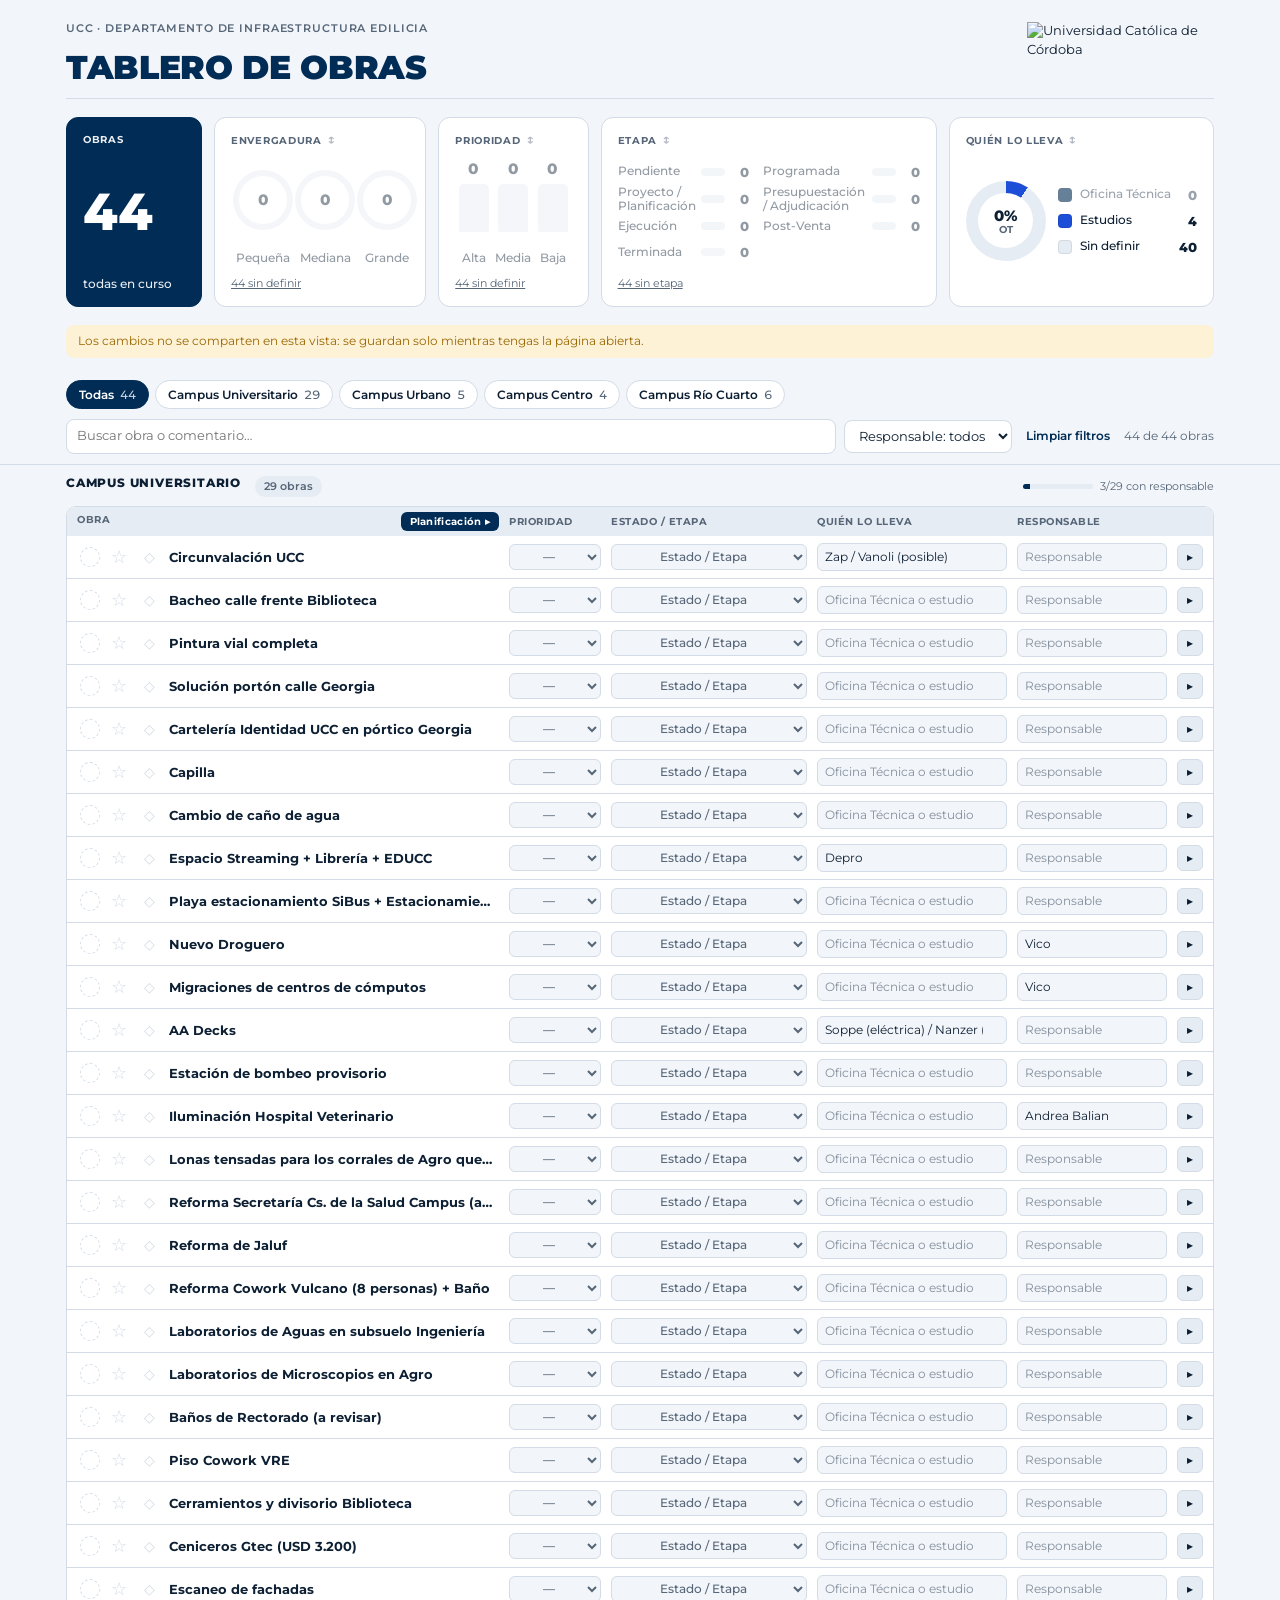
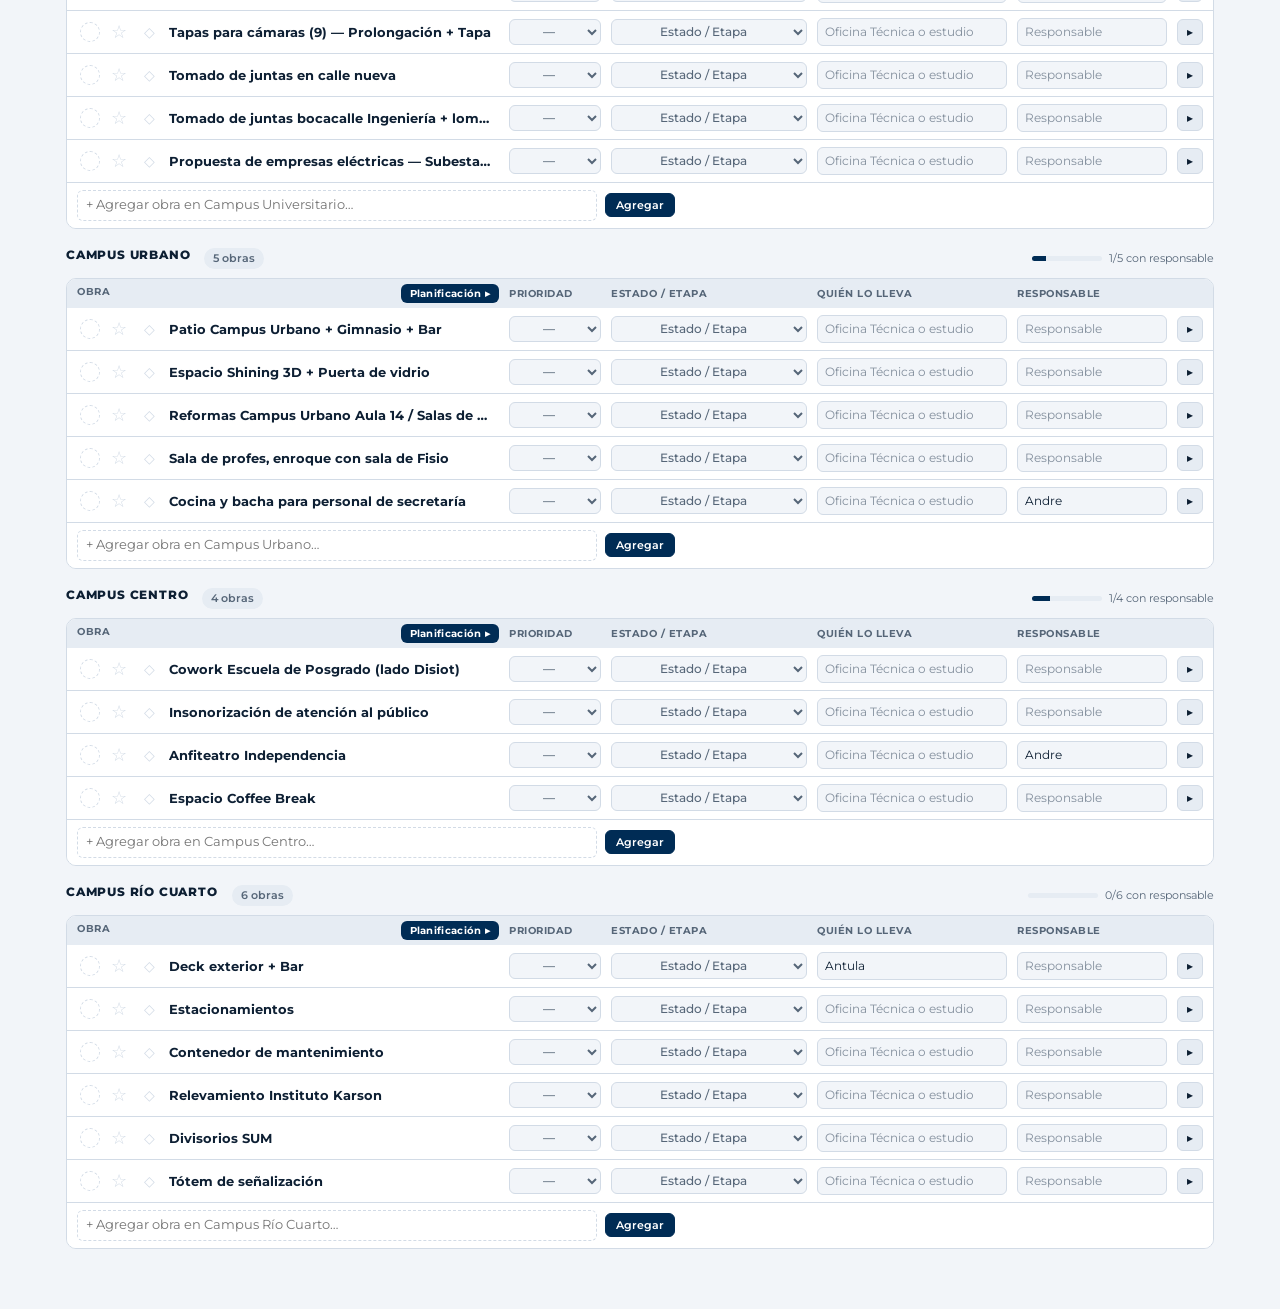
==== index.html @ f3025b64 "Calendario: feriados y períodos académicos se ven y se cargan en la vista Mes (sin pestañas aparte) " ====
<!doctype html><html><head><meta charset=utf8><meta name=viewport content="width=device-width,initial-scale=1,viewport-fit=cover"><style>:root{color-scheme:light;box-sizing:border-box;padding-top:env(safe-area-inset-top,0px);padding-bottom:env(safe-area-inset-bottom,0px)}html{scroll-padding-top:env(safe-area-inset-top,0px)}body{margin:0;padding:0;font:14px -apple-system,BlinkMacSystemFont,sans-serif;background:#fff;color:#000}img{max-width:100%}[hidden]:not([hidden=until-found i]){display:none!important}</style><meta name="description" content="Seguimiento de las obras de la Oficina Técnica de la UCC por sede, etapa y plazo.">
<meta property="og:type" content="website"><meta property="og:locale" content="es_AR"><meta property="og:site_name" content="UCC · Oficina Técnica">
<meta property="og:title" content="Tablero de obras · Oficina Técnica UCC"><meta property="og:description" content="Seguimiento de las obras por sede, etapa y plazo. Acceso con código.">
<meta property="og:url" content="https://ucc-oficinatecnica.github.io/tablero-obras/"><meta property="og:image" content="https://ucc-oficinatecnica.github.io/tablero-obras/preview-obras.jpg"><meta property="og:image:type" content="image/jpeg"><meta property="og:image:width" content="1200"><meta property="og:image:height" content="630"><meta property="og:image:alt" content="Tablero de obras · Oficina Técnica · Infraestructura Edilicia · UCC">
<meta name="twitter:card" content="summary_large_image"><meta name="twitter:title" content="Tablero de obras · Oficina Técnica UCC"><meta name="twitter:description" content="Seguimiento de las obras por sede, etapa y plazo."><meta name="twitter:image" content="https://ucc-oficinatecnica.github.io/tablero-obras/preview-obras.jpg">
</head><body>
<div id="cover" aria-hidden="true"><img src="logo-ucc.svg" alt=""></div>
<title>OFICINA TÉCNICA - Tablero de obras</title>
<meta name="claude:viewport-fit-sides" content="cover">
<link rel="preconnect" href="https://fonts.googleapis.com">
<link rel="stylesheet" href="https://fonts.googleapis.com/css2?family=Montserrat:wght@400;500;600;700;800;900&display=swap">
<style>
/* Layout: herramienta de lectura rápida — encabezado con resumen, barra de filtros fija, obras agrupadas por sede en filas de dos zonas (lectura | asignación) */
:root{
  --bg:#f2f5f9; --surface:#ffffff; --surface-2:#e6ecf3; --line:#d2dbe6;
  --fg:#0d1f33; --muted:#566678; --accent:#002C55; --accent-soft:#d8e6f4;
  --obra:#2f6b35; --obra-soft:#e3f0de;
  --martin:#b42318; --martin-soft:#fbe9e7;
  --ot:#1d4ed8; --ot-soft:#e5ecfd;
  --warn:#9a6700; --warn-soft:#fdf2d6;
  --p:#3d7f5a; --m:#b07a12; --g:#b3402a;
  --f-display:"Montserrat", "Helvetica Neue", Arial, sans-serif;
  --f-body:"Montserrat", "Segoe UI", Arial, sans-serif;
  --r:10px; --total-bg:#002C55; --plan:#00A4EB;
  --e1b:#b3261e; --e1f:#ffffff; --e2b:#d4edbc; --e2f:#1e5a1e; --e3b:#ffcfc9; --e3f:#8a1c12; --e4b:#11734b; --e4f:#ffffff; --e5b:#bfe1f6; --e5f:#0b4f7c; --e6b:#0a53a8; --e6f:#ffffff; --e7b:#ffe5a0; --e7f:#6b4a00; --e8b:#4b5459; --e8f:#ffffff; --e9b:#e4d7f5; --e9f:#4b2a7a; --e10b:#cfe4e6; --e10f:#154750;
}
@media (prefers-color-scheme: dark){:root:not([data-theme="light"]){
  --bg:#0a1626; --surface:#102238; --surface-2:#17304c; --line:#26405e;
  --fg:#e8eff7; --muted:#9db0c6; --accent:#4cc3f5; --accent-soft:#12324d;
  --obra:#8fcf87; --obra-soft:#1f3020;
  --martin:#ff8a7a; --martin-soft:#3a1f1c;
  --ot:#8fb0ff; --ot-soft:#1c2540;
  --warn:#f0c35a; --warn-soft:#3a2f12;
  --p:#7bcf9c; --m:#f0b950; --g:#ff8e72; --total-bg:#0b4a85; --plan:#00A4EB; --e1b:#c9382f; --e1f:#ffffff; --e2b:#2c4a22; --e2f:#bfe6a8; --e3b:#4d2420; --e3f:#ffb4aa; --e4b:#1c8a5c; --e4f:#ffffff; --e5b:#173c56; --e5f:#a8d8f7; --e6b:#2f6fc4; --e6f:#ffffff; --e7b:#4a3c12; --e7f:#ffdf8a; --e8b:#79838a; --e8f:#ffffff; --e9b:#3a2a52; --e9f:#d9c4f7; --e10b:#1f3d44; --e10f:#a9d9e2; color-scheme:dark}}
:root[data-theme="dark"]{
  --bg:#0a1626; --surface:#102238; --surface-2:#17304c; --line:#26405e;
  --fg:#e8eff7; --muted:#9db0c6; --accent:#4cc3f5; --accent-soft:#12324d;
  --obra:#8fcf87; --obra-soft:#1f3020;
  --martin:#ff8a7a; --martin-soft:#3a1f1c;
  --ot:#8fb0ff; --ot-soft:#1c2540;
  --warn:#f0c35a; --warn-soft:#3a2f12;
  --p:#7bcf9c; --m:#f0b950; --g:#ff8e72; --total-bg:#0b4a85; --plan:#00A4EB; --e1b:#c9382f; --e1f:#ffffff; --e2b:#2c4a22; --e2f:#bfe6a8; --e3b:#4d2420; --e3f:#ffb4aa; --e4b:#1c8a5c; --e4f:#ffffff; --e5b:#173c56; --e5f:#a8d8f7; --e6b:#2f6fc4; --e6f:#ffffff; --e7b:#4a3c12; --e7f:#ffdf8a; --e8b:#79838a; --e8f:#ffffff; --e9b:#3a2a52; --e9f:#d9c4f7; --e10b:#1f3d44; --e10f:#a9d9e2; color-scheme:dark}

*{box-sizing:border-box}
body{background:var(--bg);color:var(--fg);font-family:var(--f-body);font-size:12.5px;line-height:1.5}
.wrap{max-width:1180px;margin:0 auto;padding-left:max(16px,env(safe-area-inset-left,0px));padding-right:max(16px,env(safe-area-inset-right,0px))}
header.top{padding-block:22px 12px;display:grid;gap:18px}
.eyebrow{font-size:11px;letter-spacing:.08em;text-transform:uppercase;color:var(--muted);font-weight:600}
h1{font-family:var(--f-display);font-weight:900;font-size:clamp(22px,3.6vw,32px);margin:2px 0 0;letter-spacing:-.01em;text-wrap:balance;color:var(--accent);text-transform:uppercase}
.brand{display:flex;align-items:stretch;justify-content:space-between;gap:16px 24px;flex-wrap:wrap;padding-bottom:16px;border-bottom:1px solid var(--line)}
.logo{display:block;height:60px;width:auto;max-width:100%;margin-left:auto}
@media (prefers-color-scheme:dark){:root:not([data-theme="light"]) .logo{filter:brightness(0) invert(1)}}
:root[data-theme="dark"] .logo{filter:brightness(0) invert(1)}
.brand-t{min-width:0;display:flex;flex-direction:column;align-items:flex-start;justify-content:space-between}
.brand-t .eyebrow{line-height:1;margin-top:calc(2.5px - .1585em)}
.brand-t h1{line-height:1;margin:0 0 calc(2.7px - .1415em)}
.brand-t .eyebrow,.brand-t h1{white-space:nowrap}
.legend{display:flex;flex-wrap:wrap;gap:8px 16px;font-size:11.5px;color:var(--muted)}
.legend span{display:inline-flex;align-items:center;gap:6px}
.dot{width:10px;height:10px;border-radius:3px;display:inline-block}

.stats{display:grid;grid-template-columns:136px minmax(0,1.2fr) minmax(0,.85fr) minmax(0,1.9fr) minmax(0,1.5fr);gap:12px;align-items:stretch}
@media (max-width:1200px){.stats{grid-template-columns:repeat(3,minmax(0,1fr))}.c-etapa{grid-column:span 2}}
@media (max-width:760px){.stats{grid-template-columns:repeat(2,minmax(0,1fr))}.c-etapa{grid-column:1/-1}}
@media (max-width:520px){.stats{grid-template-columns:1fr}}
.card{background:var(--surface);border:1px solid var(--line);border-radius:12px;padding:14px 16px;overflow:hidden;display:grid;grid-template-rows:auto 1fr;gap:10px;min-width:0}
.card>:nth-child(2){align-self:center}
.card h3{margin:0;font-size:10px;font-weight:700;letter-spacing:.07em;text-transform:uppercase;color:var(--muted)}
.card.c-total{background:var(--total-bg);border-color:var(--total-bg);color:#ffffff}
.card.c-total h3,.card.c-total .sub{color:#ffffff;opacity:.92}
.card.c-total .sub{white-space:nowrap}
.card.c-total{grid-template-rows:auto 1fr auto}
.card.c-total .big{align-self:center;font-size:52px}
.big{font-family:var(--f-display);font-size:44px;font-weight:800;line-height:.95;font-variant-numeric:tabular-nums;letter-spacing:-.02em}
.card .sub{font-size:11px;color:var(--muted)}
.sbar{display:flex;height:8px;border-radius:4px;overflow:hidden;background:var(--surface-2);gap:2px}
.sbar i{display:block;height:100%;min-width:3px}
.lgs{display:grid;gap:1px}
.lgs.cols{grid-template-columns:repeat(2,minmax(0,1fr));column-gap:14px}
.lg{font:inherit;display:grid;grid-template-columns:10px minmax(0,1fr) auto;gap:8px;align-items:center;text-align:left;background:none;border:0;border-radius:6px;padding:3px 6px;margin:0 -6px;color:var(--fg);cursor:pointer;font-size:11.5px}
.lg i{width:10px;height:10px;border-radius:3px;border:1px solid rgba(0,0,0,.08)}
.lg span{white-space:nowrap;overflow:hidden;text-overflow:ellipsis}
.lg b{font-family:var(--f-display);font-variant-numeric:tabular-nums;font-size:12.5px}
.lg:hover{background:var(--surface-2)}
.lg[aria-pressed="true"]{background:var(--accent-soft);box-shadow:inset 0 0 0 1px var(--accent)}
.lg.zero{color:var(--muted);opacity:.6}
.bubs{display:grid;grid-template-columns:repeat(3,minmax(0,1fr));align-items:center;gap:8px;min-height:80px}
.bub{font:inherit;background:none;border:0;display:grid;justify-items:center;align-content:end;gap:5px;cursor:pointer;padding:4px 2px;min-width:0;border-radius:8px;color:var(--fg)}
.ring{position:relative;width:60px;height:60px;display:grid;place-items:center}
.ring svg{position:absolute;inset:0;width:100%;height:100%;transform:rotate(-90deg)}
.ring .tr{fill:none;stroke:var(--surface-2);stroke-width:6}
.ring .ar{fill:none;stroke-width:6;stroke-linecap:round}
.ring b{position:relative;font:800 15px var(--f-display);font-variant-numeric:tabular-nums}
.bub-c{flex:none;max-width:100%;border-radius:50%;display:grid;place-items:center;color:#fff;font:800 13.5px var(--f-display);font-variant-numeric:tabular-nums}
.bub-l{font-size:10.5px;font-weight:600}
.colb{font:inherit;background:none;border:0;display:grid;grid-template-rows:auto 64px auto;justify-items:center;gap:4px;cursor:pointer;padding:4px 2px;border-radius:8px;color:var(--fg)}
.colb b{font:800 14.5px var(--f-display);font-variant-numeric:tabular-nums}
.colb-t{width:30px;height:64px;display:flex;align-items:flex-end;background:var(--surface-2);border-radius:5px 5px 2px 2px;overflow:hidden}
.colb-t i{display:block;width:100%;border-radius:5px 5px 0 0}
.colb-l{font-size:11px;font-weight:600}
.cols3{display:grid;grid-template-columns:repeat(3,minmax(0,1fr));gap:2px}
.cols3 .colb{padding:0}
.hbs{display:grid;grid-template-columns:repeat(2,minmax(0,1fr));column-gap:18px;row-gap:3px;align-self:center}
.hb{font:inherit;background:none;border:0;display:grid;grid-template-columns:minmax(0,1fr) 24px 18px;gap:6px;align-items:center;cursor:pointer;padding:3px 6px;margin:0 -6px;border-radius:6px;color:var(--fg);font-size:11px;text-align:left}
.hb-l{white-space:normal;line-height:1.15;font-size:11px}
.hb-t{height:8px;background:var(--surface-2);border-radius:4px;overflow:hidden;display:block}
.hb-t i{display:block;height:100%;border-radius:4px}
.hb b{font:800 12.5px var(--f-display);text-align:right;font-variant-numeric:tabular-nums}
.card.c-lleva{grid-template-rows:auto 1fr}
.dn-w{display:flex;align-items:center;justify-content:center;gap:14px;align-self:center}
.dn-w .lg span{white-space:normal;line-height:1.2}
.dn{flex:none;width:74px;height:74px;border-radius:50%;display:grid;place-items:center}
.dn span{width:52px;height:52px;border-radius:50%;background:var(--surface);display:grid;place-items:center;align-content:center;line-height:1}
.dn b{font:800 15.5px var(--f-display)}
.dn small{font-size:10px;color:var(--muted);font-weight:700}
.c-lleva .dn{width:80px;height:80px}
.c-lleva .dn span{width:55px;height:55px}
.c-lleva .dn b{font-size:16px}
.c-lleva .dn small{font-size:10px}
.c-lleva .dn-w{gap:12px;justify-content:flex-start}
.c-lleva .lgs{gap:6px}
.c-lleva .lg{grid-template-columns:14px minmax(0,1fr) auto;gap:8px;padding:2px 4px;margin:0 -4px;font-size:12px}
.c-lleva .lg i{width:14px;height:14px;border-radius:4px}
.c-lleva .lg b{font-size:13px}
/* Sistema común de las tarjetas: mismas letras, misma línea superior y misma línea inferior */
.card .sub,.bub-l,.colb-l,.hb-l,.lg span,.c-lleva .lg{font-size:11.5px;line-height:1.25}
.card .sub,.bub-l,.colb-l,.hb-l,.lg span{font-weight:500}
.hb b,.lg b,.c-lleva .lg b{font-size:13px;font-weight:800}
.ring b,.colb b,.dn b,.c-lleva .dn b{font-size:15px;font-weight:800}
.card>.bubs,.card>.cols3{align-self:stretch}
.bubs{align-items:stretch;min-height:0}
.bub{display:grid;grid-template-rows:1fr auto;gap:6px;padding-block:0}
.bub .ring{align-self:center;margin-bottom:4px}
.cols3{align-items:stretch}
.colb{grid-template-rows:auto 1fr auto;gap:6px;padding-block:0}
.colb-t{height:auto;min-height:48px}
.card>.hbs{align-self:start;row-gap:0;grid-template-columns:minmax(0,1fr) minmax(0,1.2fr);column-gap:14px}
.hb{min-height:26px;padding-block:0}
.c-lleva .dn-w{align-items:center;align-self:center;margin-bottom:9px}
.c-lleva .lgs{gap:0}
.c-lleva .lg{min-height:26px;padding-block:0}
.dn-w .lgs{flex:1;min-width:0}
.lg-mini{font:inherit;justify-self:start;background:none;border:0;color:var(--muted);font-size:11px;text-decoration:underline;cursor:pointer;padding:0}
.bub:hover,.colb:hover,.hb:hover{background:var(--surface-2)}
.bub[aria-pressed="true"],.colb[aria-pressed="true"],.hb[aria-pressed="true"],.lg-mini[aria-pressed="true"]{background:var(--accent-soft);box-shadow:inset 0 0 0 1px var(--accent)}
.bub.zero,.colb.zero,.hb.zero{opacity:.45}
.planbtn{float:none!important;font:700 11.5px var(--f-body)!important;padding:7px 12px!important;border-radius:8px!important}
.plan-t{float:right;font:700 10px var(--f-body);letter-spacing:.03em;text-transform:none;color:var(--surface);background:var(--accent);border:0;border-radius:6px;padding:3px 9px;cursor:pointer}
.plan-t[aria-pressed="true"]{background:var(--fg)}
#main.plan .tbl{overflow-x:auto;scrollbar-width:none}
#main.plan .tbl::-webkit-scrollbar{display:none}
#hbar{position:fixed;bottom:0;height:16px;overflow-x:auto;overflow-y:hidden;z-index:20;background:var(--surface);border-top:1px solid var(--line)}
#hbar>div{height:1px}
#main.plan .hdr,#main.plan .row{grid-template-columns:310px 234px 2580px;gap:0;padding-inline:0;width:max-content;min-width:100%}
#main.plan .main-cell,#main.plan .c-est,#main.plan .gt{grid-column:auto;grid-row:auto}
#main.plan .main-cell,#main.plan .h-obra{padding-inline:10px;box-sizing:border-box}
#main.plan .c-est,#main.plan .hdr>span:nth-child(3){padding-inline:0 10px;box-sizing:border-box}
#main.plan .c-pr,#main.plan .c-lleva,#main.plan .c-resp,#main.plan .c-chev,#main.plan .h-pr,#main.plan .h-ll,#main.plan .h-rs,#main.plan .h-ch{display:none}
#main.plan .main-cell,#main.plan .h-obra{position:sticky;left:0;z-index:3;background:var(--surface);align-self:stretch;display:flex;align-items:center}
#main.plan .h-obra{background:var(--surface-2);justify-content:space-between}
#main.plan .c-est,#main.plan .hdr>span:nth-child(3){position:sticky;left:310px;z-index:3;background:var(--surface);align-self:stretch;display:flex;align-items:center;box-shadow:6px 0 6px -6px rgba(0,0,0,.18)}
#main.plan .hdr>span:nth-child(3){background:var(--surface-2)}
#main.plan .c-est{gap:6px}
#main.plan .c-est select{width:auto;flex:1;min-width:0}
/* dos carriles de igual altura separados por una línea: real (colores fuertes) arriba, previsto (colores claros) abajo */
.gt{height:38px}
.gt::after{content:"";position:absolute;left:0;right:0;top:19px;height:1px;background:var(--muted);opacity:.35;pointer-events:none}
.gt .g-bar{top:3px;height:15px;font-size:10px;line-height:15px;border-radius:4px}
.gt .g-over{top:3px;height:15px;border-radius:0 4px 4px 0}
.gt .g-teo{top:21px;height:15px;border-radius:4px;opacity:1}
.gt .g-prev{top:21px;height:15px;border-radius:4px;background:color-mix(in srgb,var(--muted) 10%,transparent)}
.lanes{display:grid;grid-template-rows:19px 19px;flex:none;width:52px;font:700 8.5px/19px var(--f-body);letter-spacing:.02em;text-transform:uppercase;color:var(--muted)}
.lanes b{font-weight:700;overflow:hidden;white-space:nowrap;display:flex;line-height:1}
.lanes b:first-child{align-items:flex-end;padding-bottom:3px}
.lanes b:last-child{align-items:flex-start;padding-top:3px}
.lanes{position:relative}
.lanes::after{content:"";position:absolute;left:0;right:-10px;top:19px;height:1px;background:var(--muted);opacity:.35;pointer-events:none}
#main.plan .main-cell .nm{width:100%}
#main.plan .hdr{align-items:end}
#main.plan .addf{position:sticky;left:0;width:min(100%,600px)}
.gh{position:relative;display:grid;gap:1px;font-size:10px;text-transform:none;letter-spacing:0}
.gh-m,.gh-w,.gh-d{display:flex}
.gh-m span{font:700 10px var(--f-body);color:var(--fg);padding:2px 6px;border-right:2px solid var(--surface);white-space:nowrap;overflow:hidden}
.gh-w span{font-weight:600;color:var(--fg);padding:1px 3px;border-right:1px solid var(--surface);white-space:nowrap;overflow:hidden;text-align:center}
.gh-d span{width:12px;text-align:center;color:var(--muted);font-weight:600}
.gt{position:relative;height:38px;align-self:center;border-radius:4px;overflow:hidden}
.gt::before{content:"";position:absolute;inset:0;background-image:repeating-linear-gradient(90deg,transparent 0 11px,color-mix(in srgb,var(--line) 70%,transparent) 11px 12px),repeating-linear-gradient(90deg,transparent 0 59px,var(--line) 59px 60px);pointer-events:none}
.gtb{position:absolute;inset:0;cursor:crosshair;touch-action:none}
.g-seg{position:absolute;top:4px;bottom:4px;background:var(--plan);border-radius:3px;pointer-events:none}
.g-today{position:absolute;top:0;bottom:0;width:2px;margin-left:-1px;background:var(--martin);pointer-events:none;opacity:.8}
.gh .g-today{bottom:-2px}
.chips{display:flex;flex-wrap:wrap;gap:6px;align-items:center}
.chips-l{font-size:10px;font-weight:700;letter-spacing:.06em;text-transform:uppercase;color:var(--muted)}
.chip{font:inherit;font-size:11px;color:var(--fg);background:var(--accent-soft);border:1px solid var(--accent);border-radius:999px;padding:3px 10px;cursor:pointer}
.chip span{color:var(--accent);margin-left:2px}
.sh-h{display:flex;flex-wrap:wrap;align-items:center;gap:6px 14px;margin:0 0 8px}
.sh-h h2{margin:0;font-family:var(--f-display);font-size:17px;font-weight:800;letter-spacing:-.005em;text-transform:none}
.sh-n{font-size:11px;font-weight:600;color:var(--muted);background:var(--surface-2);border-radius:999px;padding:2px 9px}
.sh-p{display:inline-flex;align-items:center;gap:7px;font-size:11px;color:var(--muted);margin-left:auto}
.pbar{width:70px;height:5px;border-radius:3px;background:var(--surface-2);overflow:hidden;display:inline-block}
.pbar i{display:block;height:100%;background:var(--accent)}

.toolbar{position:sticky;top:env(safe-area-inset-top,0px);z-index:5;background:var(--bg);border-bottom:1px solid var(--line);padding-block:10px}
body::before{content:"";position:fixed;inset:0 0 auto;height:env(safe-area-inset-top,0px);z-index:10;background:var(--bg)}
.tb{display:grid;gap:10px}
.tabs{display:flex;gap:6px;overflow-x:auto;scrollbar-width:none}
.tab{flex:none;border:1px solid var(--line);background:var(--surface);color:var(--fg);border-radius:999px;padding:6px 12px;font:600 12px var(--f-body);cursor:pointer;display:inline-flex;gap:6px;align-items:center}
.tab em{font-style:normal;color:var(--muted);font-weight:500;font-variant-numeric:tabular-nums}
.tab[aria-selected="true"]{background:var(--accent);border-color:var(--accent);color:var(--surface)}
.tab[aria-selected="true"] em{color:var(--surface);opacity:.8}
.filters{display:flex;flex-wrap:wrap;gap:8px;align-items:center}
.filters input[type=search],.filters select{font:inherit;font-size:12.5px;color:var(--fg);background:var(--surface);border:1px solid var(--line);border-radius:8px;padding:7px 10px;min-width:0}
.filters input[type=search]{flex:1 1 220px}
.filters select{flex:0 1 auto}
.clear{font:600 11.5px var(--f-body);background:none;border:0;color:var(--accent);cursor:pointer;padding:6px}
.count{font-size:11.5px;color:var(--muted);margin-left:auto}
:focus-visible{outline:2px solid var(--accent);outline-offset:2px}

main{padding-block:10px 60px;display:grid;gap:18px}
.sede h2{font-family:var(--f-display);font-size:11.5px;letter-spacing:.07em;text-transform:uppercase;margin:0 0 6px;display:flex;align-items:baseline;gap:10px}
.sede h2 small{font-family:var(--f-body);font-weight:500;letter-spacing:0;text-transform:none;color:var(--muted);font-size:11px}
.tbl{background:var(--surface);border:1px solid var(--line);border-radius:var(--r);overflow:hidden}
.hdr,.row{display:grid;grid-template-columns:minmax(0,1fr) 92px 196px 190px 150px 26px;gap:10px;align-items:center;padding:7px 10px}
.hdr{font-size:10px;font-weight:700;letter-spacing:.05em;text-transform:uppercase;color:var(--muted);background:var(--surface-2);padding-block:5px}
.item+.item{border-top:1px solid var(--line)}
.row{border-left:3px solid transparent}
.item.done .row{border-left-color:var(--accent)}
.main-cell{min-width:0;display:grid;gap:1px}
.nm{font-weight:700;font-size:13px;line-height:1.25;white-space:nowrap;overflow:hidden;text-overflow:ellipsis}
.nm{display:flex;align-items:center;gap:8px}
.nm span.t{min-width:0;overflow:hidden;text-overflow:ellipsis}
.ed{flex:none;width:20px;height:20px;border-radius:50%;border:1px dashed var(--line);background:transparent;color:var(--muted);font:700 10px var(--f-body);cursor:pointer;padding:0;line-height:1}
.ed:hover{border-color:var(--accent)}
.ed[data-v="Pequeña"]{border:0;background:var(--p);color:var(--surface)}
.ed[data-v="Mediana"]{border:0;background:var(--m);color:var(--surface)}
.ed[data-v="Grande"]{border:0;background:var(--g);color:var(--surface)}
.ed-legend{display:inline-flex;gap:8px;align-items:center;font-size:11px;color:var(--muted)}
.ed-legend i{width:12px;height:12px;border-radius:50%;display:inline-block}
.pv{font-size:11px;white-space:nowrap;overflow:hidden;text-overflow:ellipsis;color:var(--muted)}
.pv .m{color:var(--martin)}
.pv .e{color:var(--fg);font-weight:600}
.row input{font:inherit;font-size:12px;color:var(--fg);background:var(--bg);border:1px solid var(--line);border-radius:6px;padding:4px 7px;width:100%;min-width:0}
.row select{font:inherit;font-size:11.5px;font-weight:600;color:var(--fg);background:var(--bg);border:1px solid var(--line);border-radius:6px;padding:4px 6px;width:100%;min-width:0;cursor:pointer}
.row select.empty{color:var(--muted);font-weight:500}
.sh[data-v="Sí"]{background:var(--obra-soft);color:var(--obra);border-color:transparent}
.sh[data-v="No"]{background:var(--martin-soft);color:var(--martin);border-color:transparent}
.sh[data-v="A definir"]{background:var(--warn-soft);color:var(--warn);border-color:transparent}
.es[data-v="Pendiente"]{background:var(--e1b);color:var(--e1f);border-color:transparent}
.es[data-v="Proyecto / Planificación"]{background:var(--e2b);color:var(--e2f);border-color:transparent}
.es[data-v="Presupuestación / Adjudicación"]{background:var(--e3b);color:var(--e3f);border-color:transparent}
.es[data-v="Ejecución"]{background:var(--e4b);color:var(--e4f);border-color:transparent}
.es[data-v="Post-Venta"]{background:var(--e5b);color:var(--e5f);border-color:transparent}
.es[data-v="Terminada"]{background:var(--e6b);color:var(--e6f);border-color:transparent}
.es[data-v="Suspendida"]{background:var(--e7b);color:var(--e7f);border-color:transparent}
.es[data-v="Programada"]{background:var(--e9b);color:var(--e9f);border-color:transparent}
.es[data-v="En stand by"]{background:var(--e8b);color:var(--e8f);border-color:transparent}
.es[data-v="Mantenimiento"]{background:var(--e10b);color:var(--e10f);border-color:transparent}
.pr{border-width:1.5px}
.pr[data-v="Alta"]{color:var(--martin);border-color:var(--martin);font-weight:700}
.pr[data-v="Media"]{color:var(--warn);border-color:var(--warn)}
.pr[data-v="Baja"]{color:var(--muted);border-color:var(--line)}
#fPlazo,#plazosBtn,#planTop,#sortPr{display:none!important}
#cover{position:fixed;inset:0;z-index:999;display:grid;place-items:center;align-content:center;gap:14px;background:var(--bg);color:var(--muted);font:600 13px var(--f-body);text-align:center;padding:16px}
#cover img{height:44px;opacity:.55}
#gate{position:fixed;inset:0;z-index:1000;display:grid;place-items:center;padding:24px;overflow:auto;background:#d9e7f8}
.gate-bg{position:absolute;inset:0;overflow:hidden}
.gate-bg::before{content:"";position:absolute;inset:-4%;background:url(fondo-acceso.jpg) 8% 78%/auto 150% no-repeat;filter:blur(6px) saturate(.8)}
.gate-bg::after{content:"";position:absolute;inset:0;background:radial-gradient(90% 70% at 12% 0%,rgba(255,255,255,.5),transparent 62%),radial-gradient(70% 60% at 100% 100%,rgba(255,255,255,.35),transparent 60%),linear-gradient(180deg,rgba(222,236,252,.62),rgba(196,216,242,.5))}
.gate-box{position:relative;z-index:2;width:clamp(290px,36vw,440px);box-sizing:border-box;background:linear-gradient(155deg,rgba(255,255,255,.78),rgba(240,246,255,.5));-webkit-backdrop-filter:blur(22px) saturate(1.25);backdrop-filter:blur(22px) saturate(1.25);border:1.5px solid rgba(255,255,255,.85);border-radius:clamp(20px,2.4vw,28px);padding:clamp(20px,5vh,40px) clamp(18px,3.6vw,48px) clamp(22px,5vh,44px);display:grid;gap:clamp(10px,1.8vh,14px);text-align:center;box-shadow:0 24px 70px rgba(30,70,130,.22),inset 0 1px 0 rgba(255,255,255,.9)}
.gate-logo{display:block;height:clamp(42px,8vh,64px);margin:0 auto}
.gate-box::before{content:"";width:44px;height:3px;background:#74b4ee;border-radius:3px;margin:clamp(4px,1.6vh,12px) auto 0;order:2}
.gate-box h1{margin:0;font:800 clamp(17px,2vw,24px) var(--f-display);color:#002c55;order:3;letter-spacing:.01em}
.gate-box p{margin:0;font-size:clamp(11px,1.05vw,14px);color:#4a6384;order:4}
.gate-fld{position:relative;order:5;margin-top:clamp(2px,1vh,8px)}
.gate-box input{width:100%;box-sizing:border-box;font:700 clamp(15px,1.4vw,18px) var(--f-display);letter-spacing:.1em;text-align:center;padding:clamp(11px,2.2vh,16px) 46px;min-width:0;border:1.5px solid rgba(255,255,255,.9);border-radius:clamp(12px,1.3vw,16px);background:rgba(255,255,255,.62);color:#002c55;box-shadow:0 6px 20px rgba(60,100,160,.12),inset 0 1px 0 rgba(255,255,255,.9)}
.gate-box input::placeholder{letter-spacing:.2em;color:#7e92ad;font-weight:600}
.gate-box input:focus{outline:2px solid #3a82d0;outline-offset:2px}
.gate-lock{position:absolute;left:16px;top:50%;transform:translateY(-50%);width:18px;height:18px;color:#6d83a3;pointer-events:none}
.gate-eye{position:absolute;right:8px;top:50%;transform:translateY(-50%);width:32px;height:32px;display:grid;place-items:center;border:0;border-radius:10px;background:none;color:#6d83a3;cursor:pointer;padding:0}
.gate-eye:hover{background:rgba(0,44,85,.08);color:#002c55}
.gate-eye svg{width:18px;height:18px}
.gate-err{order:6;min-height:16px;font-size:12px;font-weight:600;color:var(--martin)}
.gate-box button[type="submit"]{order:7;position:relative;font:700 clamp(14px,1.4vw,17px) var(--f-body);padding:clamp(11px,2.2vh,16px) 48px;border:1px solid rgba(255,255,255,.35);border-radius:clamp(12px,1.3vw,16px);background:linear-gradient(180deg,#1d4f86,#0a3466);color:#fff;cursor:pointer;display:block;text-align:center;box-shadow:0 12px 26px rgba(8,45,95,.35),inset 0 1px 0 rgba(255,255,255,.25)}
.gate-box button[type="submit"] i{position:absolute;right:18px;top:50%;transform:translateY(-50%);font-style:normal;display:grid}
.gate-box button[type="submit"] i svg{width:20px;height:20px}
.gate-box button[type="submit"]:disabled{opacity:.6;cursor:wait}
@media(max-width:560px){.gate-box{width:min(380px,100%)}}
.sortbtn{font:600 11.5px var(--f-body);color:var(--fg);background:var(--surface);border:1px solid var(--line);border-radius:8px;padding:7px 10px;cursor:pointer}
.sortbtn[aria-pressed="true"]{background:var(--accent);border-color:var(--accent);color:var(--surface)}
.sd{flex:none;font-size:10px;font-weight:600;color:var(--muted);background:var(--surface-2);border-radius:4px;padding:1px 6px}
.susp{margin-top:14px;padding-top:16px;border-top:2px dashed var(--line)}
.susp-t{font:inherit;letter-spacing:inherit;text-transform:inherit;color:var(--muted);background:none;border:0;padding:0;cursor:pointer}
.susp .item.no .main-cell,.susp .item.no .c-lleva,.susp .item.no .c-resp{opacity:.6}
.chev{position:relative}
.c-chev{position:relative}
.ncount{position:absolute;top:-6px;right:-6px;min-width:16px;height:16px;border-radius:8px;background:var(--accent);color:var(--surface);font:700 10px/16px var(--f-body);text-align:center;padding:0 3px;pointer-events:none}
.cm.nota .tag{background:var(--accent-soft);color:var(--accent)}
.cm.nota p{color:var(--fg)}
.cm.nota .dt{color:var(--muted);font-size:11px}
.ndel{font:600 10.5px var(--f-body);color:var(--muted);background:none;border:0;padding:0 4px;cursor:pointer;text-decoration:underline}
.nform{display:flex;flex-wrap:wrap;gap:8px;align-items:center;max-width:760px}
.nform select{flex:0 0 92px}
.nform .nfirma{flex:0 0 130px}
.nform .ntxt{flex:1 1 240px}
.nform select{font:inherit;font-size:11.5px;font-weight:600;color:var(--fg);background:var(--bg);border:1px solid var(--line);border-radius:6px;padding:5px 6px}
.nform input{font:inherit;font-size:12px;color:var(--fg);background:var(--bg);border:1px solid var(--line);border-radius:6px;padding:5px 8px;min-width:0}
.nform button{justify-self:start;font:600 11.5px var(--f-body);color:var(--surface);background:var(--accent);border:0;border-radius:6px;padding:6px 12px;cursor:pointer}
.acts{display:flex;flex-wrap:wrap;gap:8px;align-items:center;padding-top:4px;border-top:1px dashed var(--line);margin-top:2px;padding-top:8px}
.act{font:600 11px var(--f-body);color:var(--muted);background:var(--surface);border:1px solid var(--line);border-radius:6px;padding:4px 10px;cursor:pointer}
.act:hover{color:var(--fg);border-color:var(--fg)}
.act.pri{background:var(--accent);border-color:var(--accent);color:var(--surface)}
.act.danger{background:var(--martin);border-color:var(--martin);color:var(--surface)}
.warn-t{font-size:11.5px;font-weight:600;color:var(--martin)}
.rnin{font:inherit;font-size:12.5px;color:var(--fg);background:var(--bg);border:1px solid var(--accent);border-radius:6px;padding:4px 8px;flex:1 1 260px;max-width:480px;min-width:0}
.dels{margin-top:10px}
.dels-t{font:inherit;letter-spacing:inherit;text-transform:inherit;color:var(--muted);background:none;border:0;padding:0;cursor:pointer}
.delrow{display:flex;gap:10px;align-items:center;padding:7px 12px;color:var(--muted)}
.delrow .t{flex:1;min-width:0;text-decoration:line-through}
.nmin{flex:1;min-width:0;font:700 13px var(--f-body)!important;color:var(--fg)!important;background:transparent!important;border:1px solid transparent!important;border-radius:6px;padding:3px 6px!important;margin-left:-6px;text-overflow:ellipsis}
.nmin:hover{border-color:var(--line)!important}
.nmin:focus{background:var(--bg)!important;border-color:var(--accent)!important;outline:none}
.addf{display:flex;gap:8px;align-items:center;padding:7px 10px;border-top:1px solid var(--line);background:var(--surface)}
.addf input{flex:1 1 auto;max-width:520px;min-width:0;font:inherit;font-size:12.5px;color:var(--fg);background:transparent;border:1px dashed var(--line);border-radius:6px;padding:5px 8px}
.addf input:focus{border-style:solid;border-color:var(--accent);background:var(--bg);outline:none}
.row select option{background:var(--surface);color:var(--fg)}
.item.no .main-cell,.item.no .c-lleva,.item.no .c-resp{opacity:.45}
.item.no .nmin{text-decoration:line-through;text-decoration-color:var(--muted)}
.item.fu .main-cell,.item.fu .c-lleva,.item.fu .c-resp{opacity:.75}
.c-total .sub span{display:block}
.row input::placeholder{color:var(--muted);opacity:.7}
.seg{display:grid;grid-auto-flow:column;grid-auto-columns:1fr;border:1px solid var(--line);border-radius:6px;overflow:hidden;background:var(--bg)}
.seg button{font:600 11px var(--f-body);color:var(--fg);background:transparent;border:0;border-right:1px solid var(--line);padding:4px 2px;cursor:pointer}
.seg button:last-child{border-right:0}
.seg button:hover{background:var(--accent-soft)}
.seg button[aria-pressed="true"]{background:var(--accent);color:var(--surface)}
.seg.env button[data-v="Pequeña"][aria-pressed="true"]{background:var(--p)}
.seg.env button[data-v="Mediana"][aria-pressed="true"]{background:var(--m)}
.seg.env button[data-v="Grande"][aria-pressed="true"]{background:var(--g)}
.chev{background:var(--surface-2);border:1px solid var(--line);border-radius:6px;color:var(--fg);cursor:pointer;font-size:11.5px;width:26px;height:26px;padding:0;transition:transform .15s}
.chev:hover{border-color:var(--accent);color:var(--accent)}
.item.open .chev{transform:rotate(90deg)}
.item.dragging{opacity:.45}
.item.dropt{box-shadow:inset 0 3px 0 var(--accent)}
.item.dropb{box-shadow:inset 0 -3px 0 var(--accent)}
.item.open .sgt{transform:none}
.item.sgopen .sgt{transform:rotate(90deg)}
.sgt{margin-left:auto;flex:none}
.sgpanel{padding:6px 12px 12px 23px;background:var(--surface)}
.sgpanel[hidden]{display:none}
#main.plan .sgpanel{position:sticky;left:0;width:calc(var(--tw,1000px) - 12px);box-sizing:border-box}
#main.plan .sgpanel .sg{max-width:none}
#main.plan .item{width:max-content;min-width:100%}
.detail{padding:4px 12px 12px 23px;display:grid;gap:7px;background:var(--surface)}
.cm{font-size:12px;display:grid;grid-template-columns:52px minmax(0,1fr);gap:8px;align-items:start;max-width:860px}
.cm .tag{font-size:10px;font-weight:700;letter-spacing:.05em;text-transform:uppercase;padding:2px 5px;border-radius:4px;text-align:center}
.cm.martin .tag{background:var(--martin-soft);color:var(--martin)}
.cm.martin p{color:var(--martin)}
.cm.ot .tag{background:var(--ot-soft);color:var(--ot)}
.cm.ot p{color:var(--ot)}
.cm p{margin:0;white-space:pre-line}
.ents{display:grid;gap:6px;min-width:0}
.ent{white-space:pre-line}
.cm.martin .ent{color:var(--martin)}
.cm.ot .ent{color:var(--ot)}
.cm.nota .ent{color:var(--fg)}
.ent .dt{font-weight:600;font-size:11px;opacity:.85}
.est{display:grid;grid-template-columns:52px minmax(0,320px);gap:8px;align-items:center;font-size:11px;color:var(--muted)}
.est label{font-size:10px;font-weight:700;text-transform:uppercase;letter-spacing:.05em;text-align:center}
.est input{font:inherit;font-size:12px;color:var(--fg);background:var(--bg);border:1px solid var(--line);border-radius:6px;padding:4px 7px;width:100%}
.nocm{font-size:11px;color:var(--muted);font-style:italic}
.saved{font-size:10.5px;color:var(--muted);min-height:14px;padding-left:60px}
.notice{font-size:11.5px;background:var(--warn-soft);color:var(--warn);border-radius:8px;padding:8px 12px}
.empty{color:var(--muted);text-align:center;padding:40px 0}
.lbl-m{display:none}
@media (max-width:760px){
  .hdr{display:none}
  .row{grid-template-columns:minmax(0,1fr) minmax(0,1fr) 26px;row-gap:6px}
  .main-cell{grid-column:1/3}
  .chev{grid-column:3;grid-row:1}
  .c-pr{grid-column:1/2}
  .c-est{grid-column:2/4}
  .c-lleva{grid-column:1/2}
  .c-resp{grid-column:2/4}
  .detail{padding-left:13px}
}
/* ---- Seguimiento de etapas ---- */
.tk{flex:none;font:700 10.5px/1.3 var(--f-body);font-variant-numeric:tabular-nums;border-radius:999px;padding:2px 8px;border:1px solid transparent;white-space:nowrap;cursor:default}
.tk.ok,.tkc.ok{background:var(--obra-soft);color:var(--obra)}
.tk.near,.tkc.near{background:var(--warn-soft);color:var(--warn)}
.tk.late,.tkc.late{background:var(--martin-soft);color:var(--martin)}
.tk.free,.tkc.free{background:var(--surface-2);color:var(--muted)}
button.tk.nodate{background:transparent;color:var(--muted);border:1px dashed var(--line);cursor:pointer}
button.tk.nodate:hover{border-color:var(--accent);color:var(--accent)}
.tkc{font:700 10.5px/1.3 var(--f-body);border-radius:999px;padding:2px 9px;white-space:nowrap}
.tkp{display:grid;gap:8px;padding:10px 12px;border:1px solid var(--line);border-radius:8px;background:var(--bg);max-width:860px}
.tkp-h{font:700 10px var(--f-body);letter-spacing:.07em;text-transform:uppercase;color:var(--muted)}
.tkp-sub{font:700 10px var(--f-body);letter-spacing:.05em;text-transform:uppercase;color:var(--muted);margin-top:2px}
.tkp-n{font-size:11.5px;color:var(--muted)}
.tkp-cur,.tkp-r{display:flex;flex-wrap:wrap;align-items:center;gap:6px 12px;font-size:11.5px}
.tkp-r{border-top:1px dashed var(--line);padding-top:6px}
.tkp-e{font:700 10.5px/1.3 var(--f-body);border-radius:5px;padding:2px 8px;white-space:nowrap}
.tkp-d b{font-size:13px;font-weight:800}
.tkp-pv{display:inline-flex;align-items:center;gap:6px}
.tkp input[type=date],.tkp input[type=number],.pz input[type=number]{font:inherit;font-size:11.5px;color:var(--fg);background:var(--surface);border:1px solid var(--line);border-radius:6px;padding:3px 6px;min-width:0}
.tkp input[type=number],.pz input[type=number]{width:64px}
/* panel de plazos por etapa */
.pz{margin-top:10px;padding:12px 14px;border:1px solid var(--line);border-radius:10px;background:var(--surface);display:grid;gap:10px}
.pz-h{font:700 10px var(--f-body);letter-spacing:.07em;text-transform:uppercase;color:var(--muted)}
.pz-n{margin:0;font-size:11.5px;color:var(--muted);max-width:760px}
.pz-g{display:flex;flex-wrap:wrap;gap:8px 18px}
.pz-i{display:inline-flex;align-items:center;gap:8px;font-size:11.5px}
.pz-a{display:flex;flex-wrap:wrap;align-items:center;gap:8px 12px;font-size:11.5px;padding-top:8px;border-top:1px dashed var(--line)}
.filters #fPlazo{font:inherit;font-size:12px}
/* barras del calendario */
.g-bar{position:absolute;top:3px;height:12px;border-radius:3px;overflow:hidden;font:700 9.5px/12px var(--f-body);padding:0 4px;white-space:nowrap;box-shadow:inset 0 0 0 1px rgba(0,0,0,.14)}
.g-prev{position:absolute;top:17px;height:5px;border:1.5px dashed;border-radius:3px;pointer-events:none}
.g-over{position:absolute;top:3px;height:12px;background:repeating-linear-gradient(135deg,rgba(180,35,24,.9) 0 3px,rgba(255,255,255,.55) 3px 6px);border-radius:0 3px 3px 0;box-shadow:inset 0 0 0 1px rgba(180,35,24,.8)}
.plg{display:flex;flex-wrap:wrap;align-items:center;gap:6px 14px;font-size:11px;color:var(--muted);padding:2px 2px 0}
.plg-t{font:700 10px var(--f-body);letter-spacing:.07em;text-transform:uppercase}
.plg-i{display:inline-flex;align-items:center;gap:6px}
.plg-i i{width:14px;height:10px;border-radius:3px;display:inline-block;box-shadow:inset 0 0 0 1px rgba(0,0,0,.14)}
.plg-i i.pv{background:transparent;border:1.5px dashed var(--muted);height:6px;box-shadow:none}
.plg-i i.ov{background:repeating-linear-gradient(135deg,rgba(180,35,24,.9) 0 3px,rgba(255,255,255,.55) 3px 6px)}
main>.sede{min-width:0}
.tkp-note{font-size:11px;color:var(--muted)}
/* ---- panel de seguimiento (jerarquía: resumen, pestañas, tarjetas, campos con etiqueta arriba) ---- */
.sg{display:grid;gap:12px;padding:14px;border:1px solid var(--line);border-radius:12px;background:var(--bg);max-width:1000px;min-width:0}
.sg-title{font:800 13px var(--f-display);color:var(--fg)}
.sg-kpis{display:grid;grid-template-columns:minmax(0,1fr);gap:8px}
.sg-seg{display:flex;border:1px solid var(--line);border-radius:10px;overflow:hidden;width:360px;max-width:100%}
.sg-seg button{flex:1;font:700 13px var(--f-body);padding:10px 14px;border:0;background:var(--surface);color:var(--fg);cursor:pointer;text-align:center}
.sg-seg button+button{border-left:1px solid var(--line)}
.sg-seg button:hover{color:var(--fg)}
.sg-seg button[aria-pressed="true"]{background:var(--accent);color:var(--surface)}
.sg-kpi{background:var(--surface);border:1px solid var(--line);border-radius:12px;padding:16px 20px;display:flex;flex-wrap:wrap;align-items:flex-start;gap:14px 20px;min-width:0}
.sg-kpi .sg-kd{border-left:1px solid var(--line);padding-left:20px;display:flex;flex-wrap:wrap;align-items:center;gap:6px 12px;min-width:0}
.sg-kpi .sg-seg{margin-top:0}
@media(max-width:700px){.sg-kpi .sg-kd{border-left:0;padding-left:0;width:100%}.sg-seg{width:100%}}
.sg-kpi.st-late .sg-ks{color:var(--martin);font-weight:700}
.sg-kl{font:700 10px var(--f-body);letter-spacing:.07em;text-transform:uppercase;color:var(--muted)}
.sg-kv{font:800 13px/1.25 var(--f-display);color:var(--fg);display:flex;align-items:center;gap:6px;flex-wrap:wrap}
.sg-ks{font-size:11px;color:var(--muted);line-height:1.3}
.sg-dot{width:9px;height:9px;border-radius:50%;display:inline-block;flex:none;background:var(--muted)}
.sg-dot.ok{background:var(--obra)}.sg-dot.near{background:var(--warn)}.sg-dot.late{background:var(--martin)}.sg-dot.free{background:var(--muted)}
.sg-tabs{display:flex;gap:4px;border-bottom:2px solid var(--line)}
.sg-tab{font:800 12.5px var(--f-body);padding:8px 16px 7px;border:0;background:none;color:var(--muted);border-bottom:3px solid transparent;margin-bottom:-2px;cursor:pointer;text-align:left}
.sg-tab small{display:block;font-weight:500;font-size:10.5px;color:var(--muted)}
.sg-tab:hover{color:var(--fg)}
.sg-tab[aria-selected="true"]{color:var(--accent);border-bottom-color:var(--accent)}
.sg-body{display:grid;gap:12px}
.sg-intro{margin:0;font-size:12px;color:var(--muted);max-width:760px;line-height:1.4}
.sg-card{background:var(--surface);border:1px solid var(--line);border-radius:10px;padding:12px 14px;display:grid;gap:10px;min-width:0}
.sg-assist{background:var(--surface-2)}
.sg-h{font:800 12.5px var(--f-display);color:var(--fg);display:flex;align-items:center;gap:8px;flex-wrap:wrap}
.sg-opc{font:500 11px var(--f-body);color:var(--muted)}
.sg-step{width:20px;height:20px;border-radius:50%;background:var(--accent);color:var(--surface);display:inline-grid;place-items:center;font:800 11px var(--f-body);flex:none}
.sg-stepbox{display:grid;gap:8px;padding:10px 12px;background:var(--surface);border:1px solid var(--line);border-radius:8px}
.sg-fields{display:flex;flex-wrap:wrap;gap:10px 18px;align-items:flex-end}
.sg-f{display:grid;gap:4px;min-width:0}
.sg-fl{font:700 10px var(--f-body);letter-spacing:.05em;text-transform:uppercase;color:var(--muted)}
.sg-inl{display:inline-flex;align-items:center;gap:6px;font-size:11.5px}
.sg-hint{font-size:11px;color:var(--muted);line-height:1.35}
.sg-empty{font-size:12px;color:var(--muted);padding:10px 12px;border:1px dashed var(--line);border-radius:8px;background:var(--bg)}
.sg-call{display:flex;flex-wrap:wrap;align-items:center;gap:8px 10px;padding:9px 12px;border-radius:8px;font-size:12px;font-weight:600;line-height:1.35}
.sg-call.ok{background:var(--obra-soft);color:var(--obra)}.sg-call.near{background:var(--warn-soft);color:var(--warn)}.sg-call.late{background:var(--martin-soft);color:var(--martin)}.sg-call.free{background:var(--surface-2);color:var(--muted)}
.sg-call .sg-dot{margin-right:0}
.sg-msg{font-size:12px;font-weight:600;color:var(--accent);min-height:0}
.sg .tkp-s,.sg input[type=date],.sg input[type=number]{font:inherit;font-size:12px;color:var(--fg);background:var(--surface);border:1px solid var(--line);border-radius:6px;padding:5px 8px;min-width:0}
.sg input[type=number]{width:70px}
.sg .tkp-s{font-weight:600;max-width:270px;width:100%}
.sg .act{font-size:11.5px}
.sg-go{padding:7px 16px;font-size:12.5px}
.sg-total{font:800 13px var(--f-display);color:var(--fg);padding:5px 0}
.sg .sg-kdate{font:500 13px var(--f-body);color:var(--fg);background:var(--surface);border:1px solid var(--line);border-radius:10px;padding:8px 12px;width:100%;min-width:190px;max-width:240px}
.sg .sg-kdate:hover,.sg .sg-kdate:focus{border-color:var(--accent)}
.sg-kpi>.sg-kl{font:700 14px var(--f-body);letter-spacing:0;text-transform:none;color:var(--fg);display:flex;align-items:center;gap:10px;min-height:38px}
.sg-kpi>.sg-kl svg{color:var(--muted)}
/* Escala tipográfica del panel (igual de chica que el resto de la lista): título 13 · bloques 12 · controles 12 · ayudas 11 · etiquetas de campo 10 */
.sg-title{font-size:13px}
.sg-h,.sg-kpi>.sg-kl{font:800 12px var(--f-display)}
.sg-kpi>.sg-kl{min-height:32px;gap:8px}
.sg-kpi>.sg-kl svg{width:14px;height:14px}
.sg-tab{font-size:12px}
.sg-tab small{font-size:10.5px}
.sg-seg{border-radius:8px;width:300px}
.sg-seg button{font:600 12px var(--f-body);padding:7px 12px}
.sg .tkp-s,.sg input[type=date],.sg input[type=number],.sg .sg-kdate{font:600 12px var(--f-body);color:var(--fg);padding:6px 9px;border-radius:8px;min-height:32px;box-sizing:border-box}
.sg .sg-kdate{min-width:150px;max-width:170px}
.sg-fl{font-size:10px}
.sg-ks,.sg-hint,.sg-intro,.sg-empty,.sg-opc,.sg-msg,.sg-call{font-size:11px}
.sg .act,.sg-inl{font-size:11px;font-weight:600}
.sg .act{padding:8px 16px;min-height:32px;border-radius:8px;box-sizing:border-box}
/* el botón de agregar etapa pasada mide lo mismo que el selector de etapa de arriba */
.sg .sg-fields select{width:260px;max-width:100%}
.sg [data-hadd]{width:260px;max-width:100%;text-align:center}
.sg-go{font-size:12px}
.sg-lleva{display:flex;align-items:center;min-height:32px;font-size:12px;font-weight:600;white-space:nowrap}
.sg-total{font-size:12px}
.sg-kpi{align-items:center}
.sg-kpi .sg-kd{align-self:stretch}
.sg-kpi .sg-kd .sg-ks{font-size:12px;font-weight:600;white-space:nowrap}
.sg .sg-kd .sg-kdate{width:170px;min-width:0;flex:none}

@media (max-width:520px){.sg-tab{padding:8px 10px 7px}}
.tkp-l{font:700 10.5px var(--f-body);letter-spacing:.04em;text-transform:uppercase;color:var(--muted)}
.tkp-g{display:grid;gap:7px}
.tkp-gt{font:700 11.5px var(--f-body);color:var(--fg)}
.tkp-q{font-size:11.5px;font-weight:600;color:var(--fg)}
.tkp-opt{display:flex;flex-wrap:wrap;align-items:center;gap:6px 8px;font-size:11.5px;cursor:pointer;padding:6px 8px;border:1px solid var(--line);border-radius:8px;background:var(--surface)}
.tkp-opt:has(input:checked){border-color:var(--accent);background:var(--accent-soft)}
.tkp-opt input[type=radio]{accent-color:var(--accent);margin:0}
.tkp-tbl{display:grid;gap:6px}
.tkp-th,.tkp-tbl .tkp-r{display:grid;grid-template-columns:minmax(200px,270px) 132px 132px 92px minmax(0,1fr);gap:6px 10px;align-items:center}
.tkp-th{font:700 10px var(--f-body);letter-spacing:.05em;text-transform:uppercase;color:var(--muted)}
.tkp-tbl .tkp-r{border-top:1px dashed var(--line);padding-top:6px}
.tkp-tbl input[type=date]{width:100%}
.tkp-ex{display:flex;flex-wrap:wrap;gap:6px 8px;align-items:center}
@media (max-width:760px){.tkp-th{display:none}.tkp-th,.tkp-tbl .tkp-r{grid-template-columns:minmax(0,1fr) minmax(0,1fr)}.tkp-tbl .tkp-r>:first-child,.tkp-tbl .tkp-r>:last-child{grid-column:1/-1}}
.tkp-blk{display:grid;gap:8px;padding-top:8px;border-top:1px solid var(--line)}
.tkp-h+.tkp-blk{border-top:0;padding-top:0}
.tkp-msg{font-size:11px;color:var(--martin);min-height:0}
.tkp-s{font:inherit;font-size:11.5px;font-weight:600;color:var(--fg);background:var(--surface);border:1px solid var(--line);border-radius:6px;padding:3px 6px;min-width:0;max-width:210px}
.tkp .act{font-size:11px}
.g-teo{position:absolute;top:16px;height:6px;border:1px solid;border-radius:3px;opacity:.75}
.g-lim{position:absolute;top:0;bottom:0;width:0;border-left:2px dashed var(--martin);pointer-events:auto;opacity:.9}
.plg-i i.re{width:14px;height:10px;background:var(--muted);opacity:.75;border-radius:3px}
.plg-i i.te{width:14px;height:5px;background:var(--muted);opacity:.45;border-radius:3px;border:1px solid var(--muted)}
.plg-i i.lm{width:0;height:12px;border-left:2px dashed var(--martin);border-radius:0;box-shadow:none}
.tkp-f{display:inline-flex;align-items:center;gap:6px}
.tkp input[type=number][data-dias]{width:58px}
button.tk{font-family:var(--f-body);cursor:pointer}
button.tk:hover{box-shadow:0 0 0 2px var(--accent-soft),0 0 0 3px var(--accent)}
.tk.days{background:var(--surface-2);color:var(--fg)}
.tk.prog{background:var(--e9b);color:var(--e9f)}
.tk.prog.past{background:var(--warn-soft);color:var(--warn)}
.tk.prog.nodate{background:transparent;color:var(--muted);border:1px dashed var(--line)}
.g-flag{position:absolute;top:4px;width:11px;height:11px;margin-left:.5px;transform:rotate(45deg);border-radius:2px;box-shadow:inset 0 0 0 1.5px rgba(0,0,0,.3)}
.plg-i i.fl{width:10px;height:10px;transform:rotate(45deg);border-radius:2px}
@media (max-width:760px){.tkp-cur,.tkp-r{gap:6px 10px}}
@media (prefers-reduced-motion:no-preference){.item .row{transition:border-color .2s}}
/* Obras destacadas: estrella en cada obra y sección propia arriba, con filas amarillas */
:root{--dst-bg:#fffbea;--dst-head:#fff0b3;--dst-line:#e0a100;--dst-ring:#fff3c4;--dst-star:#d99a00}
@media (prefers-color-scheme:dark){:root:not([data-theme="light"]){--dst-bg:#33290f;--dst-head:#473a12;--dst-line:#c99200;--dst-ring:#2a2209;--dst-star:#f0c35a}}
:root[data-theme="dark"]{--dst-bg:#33290f;--dst-head:#473a12;--dst-line:#c99200;--dst-ring:#2a2209;--dst-star:#f0c35a}
.st{flex:none;display:grid;place-items:center;width:22px;height:22px;border:0;background:none;color:var(--line);font-size:18px;line-height:1;padding:0;border-radius:6px;cursor:pointer}
.st:hover:not(:disabled){background:var(--warn-soft);color:var(--dst-star)}
.st.on{color:var(--dst-star)}
.st:disabled{cursor:default}
.dst h2{color:var(--dst-star);display:flex;align-items:center;gap:8px}
.dst h2 small{color:var(--muted);font-weight:600}
.dst .tbl{border:2px solid var(--dst-line);box-shadow:0 0 0 4px var(--dst-ring)}
.dst .tbl>div:first-child{background:var(--dst-head)}
.dst .item .row{background:var(--dst-bg)}
.dst .item .nmin{font-weight:800!important}
.c-total .sub .dsub{color:#ffd54a;font-weight:700}
/* Título de las tarjetas de arriba como botón de orden */
.card h3 .ord{font:inherit;letter-spacing:inherit;text-transform:inherit;color:inherit;background:none;border:0;padding:3px 7px;margin:-3px -7px;border-radius:7px;cursor:pointer;display:inline-flex;align-items:center;gap:6px;transition:background .15s,color .15s}
.card h3 .ord::after{content:"↕";font-size:11px;letter-spacing:0;opacity:.45}
.card h3 .ord:hover{background:var(--surface-2);color:var(--fg)}
.card h3 .ord:hover::after{opacity:.9}
.card h3 .ord[aria-pressed="true"]{background:var(--accent);color:var(--surface)}
.card h3 .ord[aria-pressed="true"]::after{content:"↓";opacity:1}
/* Obras importantes (segundo nivel): rombo en cada obra y sección azul debajo de las destacadas (una obra es destacada o importante, no las dos) */
:root{--gst-bg:#eef4fd;--gst-head:#d4e4f8;--gst-line:#2f6fc4;--gst-ring:#e3eefb;--gst-ico:#1d4f9a}
@media (prefers-color-scheme:dark){:root:not([data-theme="light"]){--gst-bg:#162a44;--gst-head:#1d3858;--gst-line:#4a86d6;--gst-ring:#0f1d30;--gst-ico:#8fb8f5}}
:root[data-theme="dark"]{--gst-bg:#162a44;--gst-head:#1d3858;--gst-line:#4a86d6;--gst-ring:#0f1d30;--gst-ico:#8fb8f5}
.rx{flex:none;display:grid;place-items:center;width:22px;height:22px;border:0;background:none;color:var(--line);font-size:14px;line-height:1;padding:0;border-radius:6px;cursor:pointer}
.rx:hover:not(:disabled){background:var(--gst-bg);color:var(--gst-ico)}
.rx.on{color:var(--gst-line)}
.rx:disabled{cursor:default}
.gst h2{color:var(--gst-ico);display:flex;align-items:center;gap:8px}
.gst h2 small{color:var(--muted);font-weight:600}
.gst .tbl{border:2px solid var(--gst-line);box-shadow:0 0 0 4px var(--gst-ring)}
.gst .tbl>div:first-child{background:var(--gst-head)}
.gst .item .row{background:var(--gst-bg)}
.gst .item .nmin{font-weight:800!important}
.c-total .sub .gsub{color:#9cc4ff;font-weight:700}
</style>

<div class="wrap">
  <header class="top">
    <div class="brand">
      <div class="brand-t">
        <div class="eyebrow">UCC · Departamento de Infraestructura Edilicia</div>
        <h1>Tablero de obras</h1>
      </div>
      <img class="logo" src="logo-ucc.svg" alt="Universidad Católica de Córdoba" width="187" height="60">
    </div>
    <div class="stats" id="stats"></div>
    <div id="notice" hidden class="notice"></div>
  </header>
</div>

<div class="toolbar">
  <div class="wrap tb">
    <div class="tabs" id="tabs" role="tablist" aria-label="Sede"></div>
    <div class="filters">
      <input type="search" id="q" placeholder="Buscar obra o comentario…" aria-label="Buscar">
      <select id="fResp" aria-label="Responsable"></select>
      <select hidden id="fLleva" aria-label="Quién lo lleva">
        <option value="">Quién lo lleva: todos</option>
        <option>Oficina Técnica</option><option value="__estudio">Estudios externos</option><option value="__none">Sin definir</option>
      </select>
      <select hidden id="fEnv" aria-label="Envergadura">
        <option value="">Envergadura: todas</option>
        <option>Pequeña</option><option>Mediana</option><option>Grande</option><option value="__none">Sin definir</option>
      </select>
      <select hidden id="fPr" aria-label="Prioridad">
        <option value="">Prioridad: todas</option><option>Alta</option><option>Media</option><option>Baja</option><option value="__none">Sin prioridad</option>
      </select>
      <select hidden id="fEst" aria-label="Estado"></select>
      <select hidden id="fPlazo" aria-label="Plazo de la etapa"></select>
      <button hidden class="sortbtn" id="plazosBtn" type="button" aria-expanded="false" aria-controls="plazosPanel">Duración general por etapa</button>
      <button hidden class="sortbtn planbtn plan-t" id="planTop" type="button" aria-pressed="false">Ver planificación ▸</button>
      <button hidden class="sortbtn" id="sortPr" type="button" aria-pressed="false">Ordenar por prioridad</button>
      <button class="clear" id="clear" type="button">Limpiar filtros</button>
      <span class="count" id="count"></span>
    </div>
    <div class="chips" id="chips" hidden>
    </div>
  </div>
</div>

<div class="wrap"><div id="plazosPanel" class="pz" hidden></div></div>
<div class="wrap"><main id="main"></main></div>
<datalist id="people"></datalist><datalist id="lleva-list"></datalist>

<!-- Capa de datos: reemplaza la base interna de Claude por Firebase Firestore (ver firebase-config.js) -->
<script src="https://www.gstatic.com/firebasejs/10.12.2/firebase-app-compat.js"></script>
<script src="https://www.gstatic.com/firebasejs/10.12.2/firebase-auth-compat.js"></script>
<script src="https://www.gstatic.com/firebasejs/10.12.2/firebase-firestore-compat.js"></script>
<script src="firebase-config.js"></script>
<script src="firebase-shim.js"></script>

<script>
const BASE = [
["campus-circunvalacion","CAMPUS","Circunvalación UCC","1) Zap tiene que entregar el Concept + Anteproyecto. Ejecutable y aprobable. Aprox 60 días.\n2) Solicitud de proyecto ejecutivo por parte UCC. Posiblemente VANOLI.","",{lleva:"Zap / Vanoli (posible)"}],
["campus-bacheo-biblioteca","CAMPUS","Bacheo calle frente Biblioteca","Ver si es necesario teniendo en cuenta que se realizará la obra de circunvalación del Máster.","Agregado de paño roto que lo hace Distrito (SÍ).\nHay un bache grande en el ingreso, se podría hacer una opción de mínima con bacheos puntuales sin recomposición de paños completos."],
["campus-pintura-vial","CAMPUS","Pintura vial completa","Poner un STOP.",""],
["campus-porton-georgia","CAMPUS","Solución portón calle Georgia","Ver si es necesario en este tiempo que se va a utilizar y se vuelve a evaluar.",""],
["campus-carteleria-georgia","CAMPUS","Cartelería Identidad UCC en pórtico Georgia","Continuar con el avance.",""],
["campus-capilla","CAMPUS","Capilla","Mañana se presentará a Martín las devoluciones que nos indiquen.","Hoy entregarían todo. Los ítems más incidentes son:\n· Revestimientos de madera.\n· Hormigón, sobre todo las terminaciones vistas.\n· La capilla se conecta a la subestación de 500 frente a Ingeniería y al mismo grupo."],
["campus-cano-agua","CAMPUS","Cambio de caño de agua","","Se ejecuta en verano."],
["campus-streaming","CAMPUS","Espacio Streaming + Librería + EDUCC","Equipamiento móvil definirlo por UCC.","Depro tiene que enviar renders para la aprobación final.\nAlejandro ya envió por mail los requisitos.",{lleva:"Depro"}],
["campus-playa-sibus","CAMPUS","Playa estacionamiento SiBus + Estacionamiento ampliado Ing.","Ok! Falta definición de técnica de SiBus.","Se enviaron los detalles al área Técnica."],
["campus-droguero","CAMPUS","Nuevo Droguero","Aprobado! Avanzar sobre el ejecutivo.","Ale envió el correo, se aprobó hasta 55 millones. Lo sigue Vico. Ver requerimientos precisos.\n¿Visitar un espacio que funcione así? (Ver con Daniela López)",{responsable:"Vico"}],
["campus-computo","CAMPUS","Migraciones de centros de cómputos","1) Validar con Vulcano. El espacio donde agregaremos una sala de cómputo nueva podría migrar los óculus ahí.\n2) Elaborar un plan a la foto final (con el nuevo mobiliario).","Presentar las primeras acciones con mínima intervención para comenzar la migración.",{responsable:"Vico"}],
["campus-aa-decks","CAMPUS","AA Decks","Continuar.","Obra eléctrica: faltan detalles del proyecto de Soppe.\nObra de AA: Nanzer está haciendo propuesta + presupuesto de equipos.",{lleva:"Soppe (eléctrica) / Nanzer (AA)"}],
["campus-bombeo","CAMPUS","Estación de bombeo provisorio","Confirmado! Avanzar con presupuesto y resolución.","El presupuesto de la parte eléctrica es de $7.000.000."],
["campus-ilum-veterinario","CAMPUS","Iluminación Hospital Veterinario","","Quedó en manos de Andrea Balian.",{responsable:"Andrea Balian"}],
["campus-lonas-agro","CAMPUS","Lonas tensadas para los corrales de Agro que miran hacia las canchas","","Ver quién lo hace."],
["campus-secretaria-salud","CAMPUS","Reforma Secretaría Cs. de la Salud Campus (a chequear)","Martín dice explícitamente que “se la pierdan en el …”",""],
["campus-jaluf","CAMPUS","Reforma de Jaluf","Siempre y cuando los espacios de profes sean “universales”.",""],
["campus-cowork-vulcano","CAMPUS","Reforma Cowork Vulcano (8 personas) + Baño","Avanzar con ese cowork y baño.","Ver baño con baño de Rectorado."],
["campus-lab-aguas","CAMPUS","Laboratorios de Aguas en subsuelo Ingeniería","No se hace. Se deja de backup para las cosas de 1er piso.",""],
["campus-lab-microscopios","CAMPUS","Laboratorios de Microscopios en Agro","Continuar con la fecha prevista de finalización.",""],
["campus-banos-rectorado","CAMPUS","Baños de Rectorado (a revisar)","",""],
["campus-piso-vre","CAMPUS","Piso Cowork VRE","Coordinar el trabajo para el verano.",""],
["campus-cerramientos-biblio","CAMPUS","Cerramientos y divisorio Biblioteca","","Está en proceso."],
["campus-ceniceros","CAMPUS","Ceniceros Gtec (USD 3.200)","","Volver a insistir a Ale."],
["campus-escaneo-fachadas","CAMPUS","Escaneo de fachadas","",""],
["campus-tapas-camaras","CAMPUS","Tapas para cámaras (9) — Prolongación + Tapa","","Incluye las rotas por SiBus. Está cotizando Distrito."],
["campus-juntas-calle-nueva","CAMPUS","Tomado de juntas en calle nueva","","Reemplazo de las que se salieron."],
["campus-juntas-ingenieria","CAMPUS","Tomado de juntas bocacalle Ingeniería + loma de ingreso","",""],
["campus-subestaciones","CAMPUS","Propuesta de empresas eléctricas — Subestaciones","","Ingenia; GIECO; Grupo Conectar."],
["cu-patio","CAMPUS URBANO","Patio Campus Urbano + Gimnasio + Bar","",""],
["cu-shining","CAMPUS URBANO","Espacio Shining 3D + Puerta de vidrio","","En proceso, fecha de fin 6/11."],
["cu-aula14","CAMPUS URBANO","Reformas Campus Urbano Aula 14 / Salas de robots","",""],
["cu-sala-profes","CAMPUS URBANO","Sala de profes, enroque con sala de Fisio","","Empezar a trabajar en una planta a partir del 19/10."],
["cu-cocina-secretaria","CAMPUS URBANO","Cocina y bacha para personal de secretaría","","Lo está viendo Andre.",{responsable:"Andre"}],
["centro-cowork-posgrado","CENTRO","Cowork Escuela de Posgrado (lado Disiot)","No avanzar. Se pospone de manera indefinida.",""],
["centro-insonorizacion","CENTRO","Insonorización de atención al público","Avanzar con resolución.",""],
["centro-anfiteatro","CENTRO","Anfiteatro Independencia","Ver una propuesta de mejora completa.","Lo ve Andre.",{responsable:"Andre"}],
["centro-coffee-break","CENTRO","Espacio Coffee Break","Hablar con Gabriel Disiot, Daniel Pavón y Daniel López, el encargado de Filosofía. Una vez validada la idea volver a hablar con Martín.","En el Cowork de 1er piso se convierte en aula."],
["rc-deck-bar","RÍO CUARTO","Deck exterior + Bar","Está avanzando el proyecto con ANTULA, agregar mesas y bancos exteriores.","",{lleva:"Antula"}],
["rc-estacionamientos","RÍO CUARTO","Estacionamientos","Martín no los quiere sobre el lote UCC, proponer hacerlos sobre el casco alquilado del frente.",""],
["rc-contenedor","RÍO CUARTO","Contenedor de mantenimiento","",""],
["rc-karson","RÍO CUARTO","Relevamiento Instituto Karson","",""],
["rc-divisorios-sum","RÍO CUARTO","Divisorios SUM","",""],
["rc-totem","RÍO CUARTO","Tótem de señalización","",""]
].map(([id,sede,nombre,martin,ot,def])=>({id,sede,nombre,martin,ot,def:Object.assign({responsable:"",lleva:"",envergadura:"",sehace:"",estado:"",prioridad:"",nombre:"",borrada:false,plan:[],prog:"",limite:"",teo:[],hist:[],prev:{}},def||{})}));
const DEF0={responsable:"",lleva:"",envergadura:"",sehace:"",estado:"",prioridad:"",nombre:"",borrada:false,orden:null,plan:[],prog:"",limite:"",teo:[],hist:[],prev:{}};
let EXTRA=[];
let OBRAS=BASE.slice();
function setExtra(list){EXTRA=list; OBRAS=BASE.concat(EXTRA);}

const SEDES=["CAMPUS","CAMPUS URBANO","CENTRO","RÍO CUARTO"];
const SEDE_LABEL={"CAMPUS":"Campus Universitario","CAMPUS URBANO":"Campus Urbano","CENTRO":"Campus Centro","RÍO CUARTO":"Campus Río Cuarto"};
const OT="Oficina Técnica";
function fix(x){let l=x.lleva||""; if(l==="Estudio externo"||l==="Mixto") l=x.estudio||""; return {responsable:x.responsable||"",lleva:l,envergadura:x.envergadura||"",sehace:x.sehace||"",estado:x.estado||"",prioridad:x.prioridad||"",nombre:typeof x.nombre==="string"?x.nombre:"",borrada:x.borrada===true,destacada:x.destacada===true,gestionar:x.gestionar===true,orden:(typeof x.orden==="number"&&isFinite(x.orden))?x.orden:null,plan:Array.isArray(x.plan)?x.plan.filter(n=>Number.isInteger(n)&&n>=0&&n<NDAYS):[],prog:(typeof x.prog==="string"&&pYmd(x.prog))?x.prog:"",limite:(typeof x.limite==="string"&&pYmd(x.limite))?x.limite:"",teo:Array.isArray(x.teo)?x.teo.filter(t=>t&&typeof t.e==="string"&&pYmd(t.i)&&pYmd(t.f)&&diasEntre(t.i,t.f)>=0).map(t=>({e:t.e,i:t.i,f:t.f})):[],hist:Array.isArray(x.hist)?x.hist.filter(h=>h&&typeof h.e==="string"&&pYmd(h.i)&&(!h.f||pYmd(h.f))).map(h=>({e:h.e,i:h.i,f:h.f||null})):[],prev:(x.prev&&typeof x.prev==="object")?Object.fromEntries(Object.entries(x.prev).filter(([k,v])=>Number.isInteger(v)&&v>0&&v<=3650)):{}};}
const PLAN_START=new Date(2026,9,5), NWEEKS=43, NDAYS=NWEEKS*5, CW=12, PW=NDAYS*CW;
const MESES=["Ene","Feb","Mar","Abr","May","Jun","Jul","Ago","Sep","Oct","Nov","Dic"];
const MHUE={9:"#4a90c8",10:"#5aa6a0",11:"#8a9bb0",0:"#d9772f",1:"#e08a5a",2:"#c9a227",3:"#7bb36a",4:"#b07ac0",5:"#5f8fd6",6:"#d46a8a"};
function dayDate(i){const d=new Date(PLAN_START); d.setDate(d.getDate()+Math.floor(i/5)*7+i%5); return d;}
const PLAN_WEEKS=[...Array(NWEEKS)].map((_,w)=>dayDate(w*5));
function monthRuns(){const runs=[]; PLAN_WEEKS.forEach((d,w)=>{const m=d.getMonth(); const last=runs[runs.length-1]; if(last&&last.m===m) last.n++; else runs.push({m,y:d.getFullYear(),start:w,n:1});}); return runs;}
const MRUNS=monthRuns();
const tint=(m,p)=>`color-mix(in srgb, ${MHUE[m]||"#888"} ${p}%, var(--surface))`;
const PLAN_BG=(()=>{const st=[]; MRUNS.forEach(r=>{const a=r.start*5*CW, b=(r.start+r.n)*5*CW; st.push(`${tint(r.m,9)} ${a}px ${b}px`);}); return `linear-gradient(90deg, ${st.join(",")})`;})();
const TODAY_IDX=(()=>{const t=new Date(); t.setHours(0,0,0,0); const diff=Math.floor((t-PLAN_START)/864e5); if(diff<0) return -1; const w=Math.floor(diff/7), d=Math.min(diff%7,4); const i=w*5+d; return i<NDAYS?i:-1;})();
const PLAN_HDR=`<div class="gh" style="width:2580px">
  <div class="gh-m">${MRUNS.map(r=>`<span style="width:${r.n*5*CW}px;background:${tint(r.m,55)}">${MESES[r.m]} ${String(r.y).slice(2)}</span>`).join("")}</div>
  <div class="gh-w">${PLAN_WEEKS.map((d,w)=>`<span style="width:60px;background:${tint(d.getMonth(),22)}">S${w+1} · ${d.getDate()}/${d.getMonth()+1}</span>`).join("")}</div>
  <div class="gh-d">${PLAN_WEEKS.map(()=>["L","M","X","J","V"].map(x=>`<span>${x}</span>`).join("")).join("")}</div>
  ${TODAY_IDX>=0?`<i class="g-today" style="left:${TODAY_IDX*CW+CW/2}px"></i>`:""}
</div>`;
function segs(plan){const a=[...plan].sort((x,y)=>x-y); const out=[]; let st=null,pv=null; a.forEach(n=>{if(st===null){st=pv=n;} else if(n===pv+1){pv=n;} else {out.push([st,pv]); st=pv=n;}}); if(st!==null) out.push([st,pv]);
  return out.map(([x,y])=>`<i class="g-seg" style="left:${x*CW}px;width:${(y-x+1)*CW}px"></i>`).join("");}
let planOpen=false; try{planOpen=localStorage.getItem("obras-plan")==="1"}catch(e){}
let painting=null, pendingRefresh=false;
const LIVE=()=>OBRAS.filter(o=>!asg(o).borrada);
const nom=o=>asg(o).nombre||o.nombre;
const PR=["Alta","Media","Baja"];
const SH=["Sí","No","A definir"];
const ESTADOS=["Pendiente","Programada","Proyecto / Planificación","Presupuestación / Adjudicación","Ejecución","Post-Venta","Terminada","En stand by","Suspendida","Mantenimiento"];
// Obras que no cuentan como obras en curso: no entran en el contador ni en los gráficos y se muestran aparte
const FUERA=["Suspendida","En stand by","Mantenimiento"];
const ENV=["Pequeña","Mediana","Grande"];

// ---- Seguimiento de etapas: fechas, historial y plazos ----
const pad2=n=>String(n).padStart(2,"0");
const ymd=d=>d.getFullYear()+"-"+pad2(d.getMonth()+1)+"-"+pad2(d.getDate());
const hoyS=()=>ymd(new Date());
const pYmd=s=>{const m=/^(\d{4})-(\d{2})-(\d{2})$/.exec(s||""); return m?new Date(+m[1],+m[2]-1,+m[3]):null;};
const diasEntre=(a,b)=>Math.round((pYmd(b)-pYmd(a))/864e5);
const addDias=(s,n)=>{const d=pYmd(s); d.setDate(d.getDate()+n); return ymd(d);};
const fmtL=s=>{const d=pYmd(s); return d?pad2(d.getDate())+"/"+pad2(d.getMonth()+1)+"/"+d.getFullYear():"";};
const nDias=n=>n+" "+(n===1?"día":"días");
const fmtYmd=s=>{const d=pYmd(s); return d?d.getDate()+"/"+(d.getMonth()+1):"";};
// Un solo color por etapa, el mismo en la lista, los gráficos y el calendario
const ECOL={"Pendiente":1,"Proyecto / Planificación":2,"Presupuestación / Adjudicación":3,"Ejecución":4,"Post-Venta":5,"Terminada":6,"Suspendida":7,"En stand by":8,"Programada":9,"Mantenimiento":10};
const eVar=e=>"var(--e"+(ECOL[e]||8)+"b)", eFg=e=>"var(--e"+(ECOL[e]||8)+"f)";
// Calendario: "real" en tono fuerte y "previsto" en tono bien claro, para cualquier etapa
const eFuerte=e=>[1,4,6,8].includes(ECOL[e]||8)?{bg:eVar(e),fg:eFg(e)}:{bg:eFg(e),fg:eVar(e)};
const eClaro=e=>[1,4,6,8].includes(ECOL[e]||8)?{bg:"color-mix(in srgb,"+eVar(e)+" 22%,var(--surface))",bd:"color-mix(in srgb,"+eVar(e)+" 50%,var(--surface))"}:{bg:eVar(e),bd:"color-mix(in srgb,"+eFg(e)+" 35%,transparent)"};
const ECORTA={"Proyecto / Planificación":"Proyecto","Presupuestación / Adjudicación":"Presupuesto"};
const etCorta=e=>ECORTA[e]||e;
// Reglas de conteo: con plazo (semáforo), solo cuentan días, o no cuentan
const CON_PLAZO=["Proyecto / Planificación","Presupuestación / Adjudicación","Ejecución","Post-Venta"];
const SOLO_DIAS=["Pendiente","En stand by"];
const cuenta=e=>CON_PLAZO.includes(e)||SOLO_DIAS.includes(e);
const ETAPAS_PLAZO=CON_PLAZO;
const ORDEN_PLAN=["Proyecto / Planificación","Presupuestación / Adjudicación","Ejecución","Post-Venta"];
const ORDEN_FULL=["Pendiente","Proyecto / Planificación","Presupuestación / Adjudicación","Ejecución","Post-Venta","Terminada"];
const PLAN_START_S="2026-10-05";
const ordenarTeo=t=>t.slice().sort((x,y)=>x.i<y.i?-1:x.i>y.i?1:0);
const PZ_TXT={ok:"En término",near:"Próxima a vencer",late:"Demorada",free:"Sin plazo: falta cargar cuántos días dura esta etapa",nodate:"Sin fecha de inicio",done:"Terminada",none:""};
let DEFPREV={};                 // duración prevista por defecto de cada etapa (días)
function prevOf(a,e){const v=(a.prev&&a.prev[e])||DEFPREV[e]; return v>0?v:0;}
// período planificado de una etapa y su duración (del plan teórico, o la duración estimada)
function teoDe(a,e){const l=(a.teo||[]).filter(p=>p.e===e); return l.length?l[l.length-1]:null;}
function planDur(a,e){const t=teoDe(a,e); return t?diasEntre(t.i,t.f)+1:prevOf(a,e);}
function openEntry(a){const h=a.hist||[]; const l=h[h.length-1]; return l&&!l.f?l:null;}
// Estado del plazo de la etapa actual: ok, near (vence pronto), late (demorada), free (sin previsto), nodate, done, none
function plazo(o){
  const a=asg(o), e=a.estado; if(!e||e==="Suspendida"||e==="Mantenimiento") return {k:"none",txt:""};
  if(e==="Programada") return {k:"prog",fecha:a.prog||"",txt:a.prog?"Programada para el "+fmtYmd(a.prog)+(diasEntre(a.prog,hoyS())>0?" (la fecha ya pasó)":""):"Programada, sin fecha definida"};
  const op=openEntry(a);
  if(e==="Terminada") return {k:"done",inicio:op&&op.e===e?op.i:"",txt:op&&op.e===e?"Terminada el "+fmtYmd(op.i):"Terminada"};
  if(!op||op.e!==e) return {k:"nodate",txt:"Falta la fecha de inicio de la etapa"};
  const dias=Math.max(0,diasEntre(op.i,hoyS()));
  if(SOLO_DIAS.includes(e)) return {k:"days",dias,inicio:op.i,txt:"Lleva "+dias+" "+(dias===1?"día":"días")+" en "+e+" (desde el "+fmtYmd(op.i)+")"};
  const pt=teoDe(a,e), hoy=hoyS(), limVenc=!!a.limite&&diasEntre(a.limite,hoy)>0;
  const pv=pt?diasEntre(pt.i,pt.f)+1:prevOf(a,e);
  const fin=pt?pt.f:(pv?addDias(op.i,pv):"");
  const rest=pt?diasEntre(hoy,pt.f):(pv?pv-dias:0);
  const cab=e+" desde el "+fmtL(op.i)+": lleva "+nDias(dias)+". ";
  if(!pv&&!limVenc) return {k:"free",dias,inicio:op.i,aviso:PZ_TXT.free,txt:cab+PZ_TXT.free};
  let k=!pv?"ok":(rest<0?"late":(rest<=Math.max(2,Math.ceil(pv*0.2))?"near":"ok"));
  let aviso;
  if(!pv) aviso="";
  else if(k==="late") aviso="Demorada: "+(pt?"según el plan, esta etapa tenía que terminar el ":"esta etapa tenía que terminar el ")+fmtL(fin)+" ("+nDias(-rest)+" de demora)";
  else aviso=PZ_TXT[k]+": "+(pt?"según el plan, esta etapa termina el ":"esta etapa debería terminar el ")+fmtL(fin)+" (faltan "+nDias(rest)+")";
  if(limVenc){k="late"; aviso="Demorada: pasó la fecha límite de la obra ("+fmtL(a.limite)+")";}
  return {k,dias,pv,rest,fin,inicio:op.i,aviso,txt:cab+aviso};
}
function plazoCerrada(a,h){const dur=Math.max(0,diasEntre(h.i,h.f)), pv=planDur(a,h.e); return {dur,pv,k:pv?(dur<=pv?"ok":"late"):"free"};}
// Devuelve el historial con la etapa nueva abierta desde `fecha` (cierra la anterior)
function histConEtapa(a,e,fecha){
  const h=(a.hist||[]).map(x=>({...x})); const l=h[h.length-1];
  if(l&&!l.f){ if(diasEntre(l.i,fecha)<=0) h.pop(); else l.f=fecha; }
  if(e) h.push({e,i:fecha,f:null});
  return h;
}
function cambiarEtapa(id,nuevo){
  const a=asg(OBRAS.find(x=>x.id===id)), op=openEntry(a);
  if(op&&op.e===nuevo){save(id,{estado:nuevo}); return;}
  save(id,{estado:nuevo,hist:histConEtapa(a,nuevo,hoyS())});
}
function setInicio(id,val){
  const a=asg(OBRAS.find(x=>x.id===id)); if(!pYmd(val)||!a.estado) return;
  const op=openEntry(a); let h;
  if(op&&op.e===a.estado){h=a.hist.map(x=>({...x})); const l=h[h.length-1]; l.i=val; const p=h[h.length-2]; if(p&&p.f&&p.f>val) p.f=val;}
  else h=histConEtapa(a,a.estado,val);
  save(id,{hist:h}); setTimeout(refreshFromStore,0);
}
function setDias(id,val){
  const n=parseInt(val,10); if(!(n>=0&&n<=3650)){renderAll(); return;}
  setInicio(id,addDias(hoyS(),-n));
}
function setProg(id,val){ save(id,{prog:pYmd(val)?val:""}); setTimeout(refreshFromStore,0); }
// Cambia una fecha del historial; los períodos quedan pegados (el fin de uno es el inicio del siguiente)
function setHistFecha(id,k,campo,val){
  const a=asg(OBRAS.find(x=>x.id===id)), h=a.hist.map(x=>({...x}));
  if(!pYmd(val)||!h[k]){renderAll(); return;}
  if(campo==="i"){h[k].i=val; if(h[k-1]) h[k-1].f=val;} else {h[k].f=val; if(h[k+1]) h[k+1].i=val;}
  const ok=h.every(x=>!x.f||diasEntre(x.i,x.f)>=0)&&h.every((x,j)=>j===0||diasEntre(h[j-1].i,x.i)>=0);
  if(!ok){ renderAll(); msg(id,"Fecha no válida: la fecha de inicio no puede ser posterior a la de fin."); return; }
  save(id,{hist:h}); setTimeout(refreshFromStore,0);
}
function aObra(id){return OBRAS.find(x=>x.id===id);}
let modoPlan={}, inicioPlan={}, confirmArmar={}, msgs={};
function msg(id,t){msgs[id]=t; const el=document.getElementById("tm-"+id); if(el) el.textContent=t;}
function guardar(id,patch){delete msgs[id]; delete confirmArmar[id]; save(id,patch); setTimeout(refreshFromStore,0);}
function setLimite(id,val){guardar(id,{limite:pYmd(val)?val:""});}
// Arma el plan hacia atrás: la última etapa con duración termina en la fecha límite
function planTeoAtras(a){
  const et=ORDEN_PLAN.filter(e=>prevOf(a,e)>0); let fin=a.limite; const t=[];
  for(let j=et.length-1;j>=0;j--){const d=prevOf(a,et[j]), i=addDias(fin,-(d-1)); t.unshift({e:et[j],i,f:fin}); fin=addDias(i,-1);}
  return t;
}
// Arma el plan hacia adelante desde una fecha de inicio
function planTeoAdelante(a,desde){
  const et=ORDEN_PLAN.filter(e=>prevOf(a,e)>0); let i=desde; const t=[];
  et.forEach(e=>{const f=addDias(i,prevOf(a,e)-1); t.push({e,i,f}); i=addDias(f,1);});
  return t;
}
// Estima el plan con los días de cada etapa: con fecha límite calcula cuándo tiene que empezar; sin ella, cuándo estaría lista
function estimarPlan(a,hoy,inicio){
  const et=ORDEN_PLAN.filter(e=>prevOf(a,e)>0), total=et.reduce((s,e)=>s+prevOf(a,e),0);
  if(!et.length) return {k:"none",total:0,texto:"Escribí cuántos días dura cada etapa y el programa calcula las fechas."};
  if(a.limite){
    const t=planTeoAtras(a), ini=t[0].i, pasado=diasEntre(hoy,ini)<0;
    return {k:pasado?"late":"ok",modo:"atras",total,ini,fin:a.limite,texto:"Para llegar a la fecha límite ("+fmtL(a.limite)+"), la obra tiene que empezar el "+fmtL(ini)+"."+(pasado?" Esa fecha ya pasó: con estos días no se llega a tiempo si empieza hoy.":"")};
  }
  const t=planTeoAdelante(a,inicio), fin=t[t.length-1].f;
  return {k:"ok",modo:"adelante",total,ini:inicio,fin,texto:"Si empieza el "+fmtL(inicio)+", la obra estaría lista el "+fmtL(fin)+"."};
}
function armar(id,forzar){
  const a=asg(aObra(id)), desde=inicioPlan[id]||hoyS(), modo=a.limite?"atras":"adelante";
  if(!ORDEN_PLAN.some(e=>prevOf(a,e)>0)){msg(id,"Faltan los días de cada etapa: cargalos con el botón \"Duración general por etapa\" (arriba de la lista)."); return;}
  if((a.teo||[]).length&&!forzar){confirmArmar[id]=true; renderAll(); return;}
  const t=modo==="atras"?planTeoAtras(a):planTeoAdelante(a,desde);
  guardar(id,{teo:t});
  const tarde=modo==="atras"&&diasEntre(hoyS(),t[0].i)<0;
  msg(id,"Plan armado: empieza el "+fmtL(t[0].i)+" y termina el "+fmtL(t[t.length-1].f)+" ("+t.length+(t.length===1?" etapa":" etapas")+")."+(tarde?" Ojo: ese inicio ya pasó, con estos días no se llega a tiempo si empieza hoy.":""));
}
function teoSet(id,k,campo,val){
  const a=asg(aObra(id)), t=(a.teo||[]).map(x=>({...x}));
  if(!t[k]){renderAll(); return;}
  if(campo==="e"){ if(!ESTADOS.includes(val)){renderAll(); return;} t[k].e=val; }
  else if(campo==="d"){ const n=parseInt(val,10); if(!(n>=1&&n<=3650)){renderAll(); return;} t[k].f=addDias(t[k].i,n-1); }
  else { if(!pYmd(val)){renderAll(); return;} t[k][campo]=val; }
  if(diasEntre(t[k].i,t[k].f)<0){renderAll(); msg(id,"Fecha no válida: la fecha de inicio no puede ser posterior a la de fin."); return;}
  guardar(id,{teo:ordenarTeo(t)});
}
function teoAdd(id){
  const a=asg(aObra(id)), t=(a.teo||[]).map(x=>({...x})), last=t[t.length-1];
  const ix=last?ORDEN_PLAN.indexOf(last.e):-1, e=ORDEN_PLAN[Math.max(0,Math.min(ORDEN_PLAN.length-1,ix+1))];
  const i=last?addDias(last.f,1):hoyS(), d=prevOf(a,e)||15;
  t.push({e,i,f:addDias(i,d-1)}); guardar(id,{teo:ordenarTeo(t)});
}
function teoDel(id,k){const a=asg(aObra(id)); guardar(id,{teo:(a.teo||[]).filter((_,j)=>j!==k)});}
// Seguimiento real: cambiar la etapa de un período, quitarlo o agregar una etapa anterior
function histSetStage(id,k,e){
  const a=asg(aObra(id)); if(!ESTADOS.includes(e)||!a.hist[k]){renderAll(); return;}
  const h=a.hist.map(x=>({...x})); h[k].e=e;
  const patch={hist:h}; if(k===h.length-1&&!h[k].f) patch.estado=e;
  guardar(id,patch);
}
function histDel(id,k){
  const a=asg(aObra(id)), h=a.hist.map(x=>({...x})), q=h[k]; if(!q||!q.f) return;
  h.splice(k,1); if(h[k-1]) h[k-1].f=q.f;            // la etapa anterior ocupa su lugar
  guardar(id,{hist:h});
}
function histAdd(id){
  const a=asg(aObra(id)), h=a.hist.map(x=>({...x})); if(!h.length) return;
  const ix=ORDEN_FULL.indexOf(h[0].e), e=ix>0?ORDEN_FULL[ix-1]:"Pendiente";
  h.unshift({e,i:addDias(h[0].i,-14),f:h[0].i}); guardar(id,{hist:h});
}

function setPrev(id,e,val){
  const a=asg(OBRAS.find(x=>x.id===id)); const p={...a.prev}; const n=parseInt(val,10);
  if(n>0&&n<=3650) p[e]=n; else delete p[e];
  save(id,{prev:p}); setTimeout(refreshFromStore,0);
}
function setDefaults(m){
  DEFPREV=m;
  if(!db) local["config-plazos"]={prev:m};
  else db.doc("asignaciones/config-plazos").set({prev:m}).catch(()=>showNotice("No se pudieron guardar los plazos. Probá de nuevo."));
  setTimeout(refreshFromStore,0);
}
function iniciarSinFecha(){
  const hoy=hoyS();
  LIVE().forEach(o=>{const a=asg(o); if(a.estado&&plazo(o).k==="nodate") save(o.id,{hist:histConEtapa(a,a.estado,hoy)});});
}

let remote={};            // id -> assignment from shared store
let local={};             // fallback when store unavailable
let db=null, canWrite=true, myId=null, userNs=null;
let notes={}, names={};
let editing=null, confirmDel=null, delOpen=false;
let firma=""; try{firma=localStorage.getItem("obras-firma")||""}catch(e){}
let tipoSel="nota";
const fmtDate=t=>{try{return new Date(t).toLocaleDateString("es-AR",{day:"numeric",month:"numeric"})}catch(e){return ""}};
const state={sede:"",q:"",resp:"",lleva:"",env:"",sh:"",est:"",pr:"",plazo:"",sortPr:false,orden:"",quick:""};
try{const s=JSON.parse(localStorage.getItem("obras-filtros")||"null"); if(s) Object.assign(state,s,{quick:""});}catch(e){}
// Sacados de la barra de arriba: no dejar activos filtros u orden que ya no se pueden apagar
state.plazo=""; state.sortPr=false;
function saveFilters(){try{localStorage.setItem("obras-filtros",JSON.stringify(state))}catch(e){}}

function asg(o){return remote[o.id]||local[o.id]||o.def}
const norm=s=>(s||"").toLowerCase().normalize("NFD").replace(/[̀-ͯ]/g,"");
const esc=s=>(s||"").replace(/[&<>"]/g,c=>({"&":"&amp;","<":"&lt;",">":"&gt;",'"':"&quot;"}[c]));

function people(){const set=new Set(); LIVE().forEach(o=>{const r=asg(o).responsable; if(r) r.split(/\s*[\/,+]\s*/).forEach(p=>p&&set.add(p.trim()))}); return [...set].sort((a,b)=>a.localeCompare(b,"es"))}

function matches(o){
  const a=asg(o);
  if(state.sede && o.sede!==state.sede) return false;
  if(state.q){const t=norm(state.q); if(!norm([nom(o),o.martin,o.ot,a.responsable,a.lleva].join(" ")).includes(t)) return false;}
  if(state.resp==="__none"){ if(a.responsable) return false; }
  else if(state.resp && !norm(a.responsable).includes(norm(state.resp))) return false;
  if(state.lleva==="__none"){ if(a.lleva) return false; } else if(state.lleva==="__estudio"){ if(!a.lleva||a.lleva===OT) return false; } else if(state.lleva && a.lleva!==state.lleva) return false;
  if(state.pr==="__none"){ if(a.prioridad) return false; } else if(state.pr && a.prioridad!==state.pr) return false;
  if(state.est==="__none"){ if(a.estado) return false; } else if(state.est && a.estado!==state.est) return false;
  if(state.env==="__none"){ if(a.envergadura) return false; } else if(state.env && a.envergadura!==state.env) return false;
  if(state.plazo){const k=plazo(o).k; const ok={ok:["ok"],near:["near"],late:["late"],sin:["nodate","free"]}[state.plazo]||[]; if(!ok.includes(k)) return false;}
  return true;
}

const ordBtn=(k,t)=>`<button type="button" class="ord" data-ord="${k}" aria-pressed="${state.orden===k}" title="${state.orden===k?"Volver al orden de antes":"Ordenar la lista por "+t.toLowerCase()}">${t}</button>`;
function renderStats(){
  const live=LIVE(), act=live.filter(o=>!isFuera(o)).map(asg), n=act.length||1, nDest=act.filter(a=>a.destacada).length, nGes=act.filter(a=>a.gestionar&&!a.destacada).length;
  const nF=e=>live.filter(o=>asg(o).estado===e).length, fuera=[[nF("Suspendida"),"suspendida","suspendidas"],[nF("En stand by"),"stand by","stand by"],[nF("Mantenimiento"),"mantenimiento","mantenimiento"]].filter(x=>x[0]);
  const cnt=f=>act.filter(f).length;
  const item=(f,v,label,k,color)=>`<button type="button" class="lg ${k?"":"zero"}" data-sf="${f}" data-sv="${esc(v)}" aria-pressed="${state[f]===v}"><i style="background:${color}"></i><span>${label}</span><b>${k}</b></button>`;
  const bar=segs=>`<div class="sbar" aria-hidden="true">${segs.filter(x=>x[0]).map(([k,c])=>`<i style="flex:${k};background:${c}"></i>`).join("")}</div>`;
  const prCol={Alta:"var(--martin)",Media:"var(--warn)",Baja:"var(--muted)"};
  const prs=PR.map(p=>[p,cnt(a=>a.prioridad===p)]), sinPr=cnt(a=>!a.prioridad);
  const ets=ESTADOS.filter(e=>!FUERA.includes(e)).map(e=>[e,cnt(a=>a.estado===e),eVar(e)]), sinEt=cnt(a=>!a.estado);
  const envCol={Pequeña:"var(--p)",Mediana:"var(--m)",Grande:"var(--g)"}, envs=ENV.map(e=>[e,cnt(a=>a.envergadura===e)]), sinEnv=cnt(a=>!a.envergadura);
  const nOT=cnt(a=>a.lleva===OT), nEs=cnt(a=>a.lleva&&a.lleva!==OT), sinLl=cnt(a=>!a.lleva);
  const none="var(--surface-2)";
  const pressed=(f,v)=>`data-sf="${f}" data-sv="${esc(v)}" aria-pressed="${state[f]===v}"`;
  // Envergadura: círculos proporcionales
  const maxE=Math.max(1,...envs.map(x=>x[1]));
  const RC=2*Math.PI*27;
  const bubbles=envs.map(([e,k])=>{const len=(RC*Math.min(1,k/n)).toFixed(1); return `<button type="button" class="bub ${k?"":"zero"}" ${pressed("env",e)} aria-label="${e}: ${k} de ${act.length}"><span class="ring"><svg viewBox="0 0 60 60" aria-hidden="true"><circle class="tr" cx="30" cy="30" r="27"/>${k?`<circle class="ar" cx="30" cy="30" r="27" style="stroke:${envCol[e]}" stroke-dasharray="${len} ${RC.toFixed(1)}"/>`:""}</svg><b>${k}</b></span><span class="bub-l">${e}</span></button>`;}).join("");
  // Prioridad: columnas
  const maxP=Math.max(1,...prs.map(x=>x[1]));
  const cols=prs.map(([p,k])=>`<button type="button" class="colb ${k?"":"zero"}" ${pressed("pr",p)}><b>${k}</b><span class="colb-t"><i style="height:${Math.max(4,Math.round(k/maxP*100))}%;background:${prCol[p]}"></i></span><span class="colb-l">${p}</span></button>`).join("");
  // Etapa: barras horizontales
  const maxEt=Math.max(1,...ets.map(x=>x[1]));
  const hbars=ets.map(([e,k,c])=>`<button type="button" class="hb ${k?"":"zero"}" ${pressed("est",e)}><span class="hb-l">${e}</span><span class="hb-t"><i style="width:${k?Math.max(3,Math.round(k/maxEt*100)):0}%;background:${c}"></i></span><b>${k}</b></button>`).join("");
  // Quién lo lleva: dona
  const tl=nOT+nEs+sinLl||1, aOT=nOT/tl*360, aEs=nEs/tl*360;
  const pct=Math.round(nOT/tl*100);
  document.getElementById("stats").innerHTML=`
    <div class="card c-total"><h3>Obras</h3><div class="big">${act.length}</div><div class="sub">${nDest?`<span class="dsub">★ ${nDest} ${nDest>1?"destacadas":"destacada"}</span>`:""}${nGes?`<span class="gsub">◆ ${nGes} ${nGes>1?"importantes":"importante"}</span>`:""}${fuera.length?fuera.map(([k,a,b])=>`<span>+ ${k} ${k>1?b:a}</span>`).join(""):(nDest||nGes?"":"todas en curso")}</div></div>
    <div class="card"><h3>${ordBtn("env","Envergadura")}</h3><div class="bubs">${bubbles}</div>${sinEnv?`<button type="button" class="lg-mini" ${pressed("env","__none")}>${sinEnv} sin definir</button>`:""}</div>
    <div class="card"><h3>${ordBtn("pr","Prioridad")}</h3><div class="cols3">${cols}</div>${sinPr?`<button type="button" class="lg-mini" ${pressed("pr","__none")}>${sinPr} sin definir</button>`:""}</div>
    <div class="card c-etapa"><h3>${ordBtn("est","Etapa")}</h3><div class="hbs">${hbars}</div>${sinEt?`<button type="button" class="lg-mini" ${pressed("est","__none")}>${sinEt} sin etapa</button>`:""}</div>
    <div class="card c-lleva"><h3>${ordBtn("lleva","Quién lo lleva")}</h3><div class="dn-w"><div class="dn" style="background:conic-gradient(var(--accent) 0 ${aOT}deg,var(--ot) ${aOT}deg ${aOT+aEs}deg,var(--surface-2) ${aOT+aEs}deg 360deg)"><span><b>${pct}%</b><small>OT</small></span></div>
      <div class="lgs">${item("lleva",OT,"Oficina Técnica",nOT,"var(--accent)")}${item("lleva","__estudio","Estudios",nEs,"var(--ot)")}${sinLl?item("lleva","__none","Sin definir",sinLl,none):""}</div></div></div>`;
}
const CHIP_LBL={pr:"Prioridad",est:"Etapa",lleva:"Quién lo lleva",env:"Envergadura",resp:"Responsable",plazo:"Plazo"};
function chipVal(f,v){if(f==="plazo") return {ok:"En término",near:"Próxima a vencer",late:"Demorada",sin:"Sin fecha o sin previsto"}[v]||v; if(v==="__none") return "sin definir"; if(v==="__estudio") return "Estudios externos"; return v;}
function renderChips(){
  const el=document.getElementById("chips"); const out=[];
  ["pr","est","lleva","env","resp","plazo"].forEach(f=>{if(state[f]) out.push(`<button type="button" class="chip" data-unset="${f}">${CHIP_LBL[f]}: <b>${esc(chipVal(f,state[f]))}</b> <span aria-hidden="true">✕</span></button>`);});
  if(state.q) out.push(`<button type="button" class="chip" data-unset="q">Búsqueda: <b>${esc(state.q)}</b> <span aria-hidden="true">✕</span></button>`);
  const filtrando=out.length>0;
  if(ORD[state.orden]) out.push(`<button type="button" class="chip" data-unset="orden">Orden: <b>${esc(ORD[state.orden].txt)}</b> <span aria-hidden="true">✕</span></button>`);
  el.innerHTML=out.length?`<span class="chips-l">${filtrando?"Filtrando":"Ordenando"}</span>`+out.join(""):""; el.hidden=!out.length;
}

function renderTabs(){
  const cnt=s=>LIVE().filter(o=>!isFuera(o)&&(!s||o.sede===s)).length;
  document.getElementById("tabs").innerHTML=[["","Todas"],...SEDES.map(s=>[s,SEDE_LABEL[s]])].map(([v,l])=>
    `<button class="tab" role="tab" data-sede="${v}" aria-selected="${state.sede===v}">${l} <em>${cnt(v)}</em></button>`).join("");
}

function renderRespFilter(){
  const sel=document.getElementById("fResp");
  const ps=people();
  sel.innerHTML=`<option value="">Responsable: todos</option><option value="__none">Sin responsable</option>`+ps.map(p=>`<option>${esc(p)}</option>`).join("");
  sel.value=state.resp; if(sel.value!==state.resp){state.resp="";sel.value="";}
  document.getElementById("people").innerHTML=ps.map(p=>`<option value="${esc(p)}">`).join("");
  const ll=[OT,...new Set(LIVE().map(o=>asg(o).lleva).filter(x=>x&&x!==OT))];
  document.getElementById("lleva-list").innerHTML=ll.map(p=>`<option value="${esc(p)}">`).join("");
}

function seg(cls,field,opts,val,id,short){
  return `<div class="seg ${cls}" role="group">`+opts.map((v,i)=>
    `<button type="button" data-id="${id}" data-f="${field}" data-v="${v}" aria-pressed="${val===v}" ${canWrite?"":"disabled"} title="${v}">${short?short[i]:v}</button>`).join("")+`</div>`;
}

const open=new Set(), openSg=new Set();
// ---- Seguimiento: contador, detalle, barras del calendario ----
function tkChip(o){
  const p=plazo(o); if(p.k==="none"||p.k==="done") return "";
  let txt, cls=p.k;
  if(p.k==="nodate") txt="sin fecha";
  else if(p.k==="prog"){ txt=p.fecha?"para "+fmtYmd(p.fecha):"sin fecha"; cls="prog"+(p.fecha?(diasEntre(p.fecha,hoyS())>0?" past":""):" nodate"); }
  else if(p.k==="days") txt=p.dias+" d";
  else txt=(p.pv?p.dias+"/"+p.pv:p.dias)+" d";
  return `<button type="button" class="tk ${cls}" data-toggle="${o.id}" title="${esc(p.txt)}. Tocá para editar fechas y plazos.">${txt}</button>`;
}
let segTab={}, limModo={};
function seguimientoHtml(o,a){
  const id=o.id, dis=canWrite?"":"disabled", e=a.estado, hoy=hoyS(), tab=segTab[id]||"real";
  const chip=x=>`<span class="tkp-e" style="background:${eVar(x)};color:${eFg(x)}">${esc(etCorta(x))}</span>`;
  const sel=(attrs,val,lbl)=>`<select class="tkp-s" ${attrs} ${dis} aria-label="${lbl||"Etapa"}">${ESTADOS.map(x=>`<option ${x===val?"selected":""}>${esc(x)}</option>`).join("")}</select>`;
  const dIn=(attrs,val,lbl)=>`<input type="date" ${attrs} value="${val||""}" ${dis} aria-label="${lbl}">`;
  const nIn=(attrs,val,lbl,ph)=>`<input type="number" min="1" max="3650" step="1" ${attrs} value="${val===""||val==null?"":val}" ${ph?`placeholder="${ph}"`:""} ${dis} aria-label="${lbl}">`;
  const campo=(lbl,html)=>`<div class="sg-f"><span class="sg-fl">${lbl}</span>${html}</div>`;
  const p=plazo(o), op=openEntry(a), h=a.hist||[], teo=a.teo||[];
  const cap=s=>s?s.charAt(0).toUpperCase()+s.slice(1):s;
  // ---------- RESUMEN ----------
  const dl=a.limite?diasEntre(hoy,a.limite):null;
  let kE, kEs;
  if(!e){kE="Sin etapa"; kEs="Elegí una en la lista de obras";}
  else if(e==="Suspendida"||e==="Mantenimiento"){kE=chip(e); kEs="No se cuenta el tiempo";}
  else if(e==="Programada"){kE=chip(e); kEs=a.prog?"Para el "+fmtL(a.prog):"Sin fecha todavía";}
  else if(e==="Terminada"){kE=chip(e); kEs=op&&op.e===e?"Desde el "+fmtL(op.i):"";}
  else if(p.k==="nodate"){kE=chip(e); kEs="Falta la fecha en que empezó";}
  else {kE=chip(e); kEs="Lleva "+nDias(p.dias)+", desde el "+fmtL(p.inicio);}
  const PK={ok:["En término","ok"],near:["Próxima a vencer","near"],late:["Demorada","late"],free:["Sin plazo","free"],days:["Solo se cuentan los días","free"],nodate:["Sin fecha de inicio","free"],prog:["No se cuenta","free"],done:["Obra terminada","ok"],none:["No se cuenta","free"]};
  const kp=PK[p.k]; const kPs=({free:"Falta cargar cuántos días dura la etapa",days:"Esta etapa no tiene plazo",nodate:"Cargá la fecha en la pestaña Desarrollo real",prog:"Programada: no cuenta días",done:op&&op.e===e?"Terminó el "+fmtL(op.i):"",none:e==="Suspendida"?"Suspendida: no cuenta tiempo":e==="Mantenimiento"?"Mantenimiento: no cuenta tiempo":"Elegí una etapa en la lista"})[p.k]??(p.aviso?cap(p.aviso.split(": ").slice(1).join(": ")):"");
  const kL=a.limite?fmtL(a.limite):"Sin fecha límite", kLs=a.limite?(e==="Terminada"?"":(dl>=0?"Faltan "+nDias(dl):"Se pasó hace "+nDias(-dl))):"Todavía no la cargaste";
  const kPl=teo.length?`${fmtL(teo[0].i)} → ${fmtL(teo[teo.length-1].f)}`:"Sin plan", kPls=teo.length?teo.length+(teo.length===1?" etapa planificada":" etapas planificadas"):"Armalo en la pestaña Plan";
  const kpi=(l,v,s,cls)=>`<div class="sg-kpi ${cls||""}"><span class="sg-kl">${l}</span><span class="sg-kv">${v}</span><span class="sg-ks">${esc(s||"")}</span></div>`;
  const limM=limModo[id]||(a.limite?"con":"sin");
  const limSub=limM==="sin"?"Esta obra no tiene fecha límite":(a.limite?(e==="Terminada"?"":(dl>=0?"Faltan "+nDias(dl):"Se pasó hace "+nDias(-dl))):"");
  const segBtn=(m,txt)=>`<button type="button" data-limmodo="${id}:${m}" aria-pressed="${limM===m}" ${dis}>${txt}</button>`;
  const resumen=`<div class="sg-kpis"><div class="sg-kpi ${a.limite&&dl<0&&e!=="Terminada"?"st-late":""}"><span class="sg-kl"><svg width="16" height="16" viewBox="0 0 24 24" fill="none" stroke="currentColor" stroke-width="2" stroke-linecap="round" stroke-linejoin="round" aria-hidden="true"><rect x="3" y="5" width="18" height="16" rx="2"/><path d="M3 10h18M8 3v4M16 3v4"/></svg>Fecha límite</span><div class="sg-seg" role="group" aria-label="¿La obra tiene fecha límite?">${segBtn("sin","Sin fecha límite")}${segBtn("con","Con fecha límite")}</div>${limM==="con"?`<div class="sg-kd"><input type="date" class="sg-kdate" id="lim-${id}" data-id="${id}" data-lim="1" value="${a.limite||""}" ${dis} aria-label="Fecha límite de la obra"><span class="sg-ks">${esc(limSub)}</span></div>`:(limSub?`<span class="sg-ks sg-kd">${esc(limSub)}</span>`:"")}</div></div>`;  const tabs=`<div class="sg-tabs" role="tablist" aria-label="Seguimiento"><button type="button" role="tab" class="sg-tab" aria-selected="${tab==="real"}" data-segtab="${id}:real">Desarrollo real</button><button type="button" role="tab" class="sg-tab" aria-selected="${tab==="plan"}" data-segtab="${id}:plan">Desarrollo previsto</button></div>`;

  // ---------- PESTAÑA REAL ----------
  let real;
  {
    const last=h.length-1, curSel=op&&op.e===e?sel(`id="hs-${id}-${last}" data-id="${id}" data-hk="${last}" data-hf="e"`,e):chip(e);
    let campos="", nota="";
    if(!e) campos=`<div class="sg-hint">Elegí una etapa en la lista de obras para empezar a contar el tiempo.</div>`;
    else if(e==="Suspendida"||e==="Mantenimiento") campos=campo("Etapa",curSel)+`<div class="sg-hint">No se cuenta el tiempo mientras la obra esté ${e==="Suspendida"?"suspendida":"en mantenimiento"}.</div>`;
    else if(e==="Programada") campos=campo("Etapa",curSel)+campo("Programada para el",dIn(`id="prog-${id}" data-id="${id}" data-prog="1"`,a.prog,"Fecha para la que está programada"));
    else if(e==="Terminada") campos=campo("Etapa",curSel)+campo("Terminada el",dIn(`id="ini-${id}" data-id="${id}" data-ini="1"`,op&&op.e===e?op.i:"","Fecha de terminación"));
    else if(p.k==="nodate") campos=campo("Etapa",chip(e))+campo("Empezó el",dIn(`id="ini-${id}" data-id="${id}" data-ini="1"`,"","Fecha de inicio de la etapa"))+`<button type="button" class="act" data-usehoy="${id}" ${dis}>Empezó hoy</button>`, nota=`<div class="sg-hint">Cargá la fecha en que empezó para empezar a contar los días.</div>`;
    else {
      campos=campo("Etapa",curSel)+campo("Empezó el",dIn(`id="ini-${id}" data-id="${id}" data-ini="1"`,op.i,"Fecha en que empezó la etapa"))+`<span class="sg-ks sg-lleva" id="dias-${id}" title="Se calcula solo desde la fecha de inicio">Lleva ${p.dias} ${p.dias===1?"día":"días"}</span>`;
      nota="";
    }
    const rrows=h.map((q,k)=>({q,k})).filter(({q})=>q.f).reverse().map(({q,k})=>{
      const c=plazoCerrada(a,q), cu=cuenta(q.e);
      const est=CON_PLAZO.includes(q.e)?`<span class="tkc ${c.k}">${c.k==="ok"?"En término":c.k==="late"?"Demorada: +"+nDias(c.dur-c.pv):"Sin plazo"}</span>`:"";
      return `<div class="tkp-r">${sel(`id="hs-${id}-${k}" data-id="${id}" data-hk="${k}" data-hf="e"`,q.e)}${dIn(`id="hi-${id}-${k}" data-id="${id}" data-hk="${k}" data-hf="i"`,q.i,"Desde, "+esc(q.e))}${dIn(`id="hf-${id}-${k}" data-id="${id}" data-hk="${k}" data-hf="f"`,q.f,"Hasta, "+esc(q.e))}<span>${cu?`<b>${c.dur}</b> ${c.dur===1?"día":"días"}`:"no cuenta"}</span><span class="tkp-ex">${est}<button type="button" class="act" data-hdel="${id}:${k}" ${dis} aria-label="Quitar este período">Quitar</button></span></div>`;
    }).join("");
    const hist=rrows?`<div class="sg-card"><div class="sg-h">Etapas anteriores</div><div class="tkp-tbl"><div class="tkp-th"><span>Etapa</span><span>Desde</span><span>Hasta</span><span>Días</span><span></span></div>${rrows}</div></div>`:"";
    real=`<div class="sg-card"><div class="sg-h">Etapa actual</div><div class="sg-fields">${campos}</div>${nota}${h.length?`<div><button type="button" class="act" data-hadd="${id}" ${dis}>+ Agregar una etapa que ya pasó</button></div>`:""}</div>${hist}`;
  }

  // ---------- PESTAÑA PLAN ----------
  let plan;
  {
    const trows=teo.map((t,k)=>`<div class="tkp-r">${sel(`id="te-${id}-${k}" data-id="${id}" data-te="${k}" data-tf="e"`,t.e)}${dIn(`id="ti-${id}-${k}" data-id="${id}" data-te="${k}" data-tf="i"`,t.i,"Desde")}${dIn(`id="tfn-${id}-${k}" data-id="${id}" data-te="${k}" data-tf="f"`,t.f,"Hasta")}<span><label class="tkp-pv">${nIn(`id="td-${id}-${k}" data-id="${id}" data-te="${k}" data-tf="d"`,diasEntre(t.i,t.f)+1,"Días planificados")} días</label></span><span class="tkp-ex"><button type="button" class="act" data-tdel="${id}:${k}" ${dis} aria-label="Quitar esta etapa del plan">Quitar del plan</button></span></div>`).join("");
    const finPlan=teo.length?teo[teo.length-1].f:"";
    const acciones=`<div class="sg-fields"><button type="button" class="act" data-tadd="${id}" ${dis}>+ Agregar una etapa al plan</button>${!a.limite&&finPlan?`<button type="button" class="act" data-usarlim="${id}" ${dis}>Usar el ${fmtL(finPlan)} como fecha límite</button>`:""}</div>`;    plan=`<div class="sg-card"><div class="sg-h">Estimar el plan</div>${trows?`<div class="tkp-tbl"><div class="tkp-th"><span>Etapa</span><span>Desde</span><span>Hasta</span><span>Días</span><span></span></div>${trows}</div>`:`<div class="sg-empty">Todavía no hay plan. Agregá las etapas con el botón de abajo.</div>`}${acciones}<div class="sg-msg" id="tm-${id}" aria-live="polite">${esc(msgs[id]||"")}</div></div>`;
  }  return `<div class="sg"><div class="sg-top"><span class="sg-title">Seguimiento de etapas</span></div>${resumen}${tabs}<div class="sg-body" role="tabpanel">${tab==="real"?real:plan}</div></div>`;
}// fecha -> columna del calendario (lunes a viernes). El inicio de un fin de semana pasa al lunes; el final, al viernes.
function dIdx(s,fin){
  const d=pYmd(s), diff=Math.floor((d-PLAN_START)/864e5);
  if(diff<0) return 0;
  let w=Math.floor(diff/7), dd=diff%7;
  if(dd>4){ if(fin) dd=4; else {w++; dd=0;} }
  return w*5+dd;
}
function barsHtml(a){
  const hoy=hoyS(); let out="";
  // carril de abajo: plan teórico
  (a.teo||[]).forEach(t=>{
    const x=dIdx(t.i,false), y=Math.min(NDAYS-1,dIdx(t.f,true));
    if(x>=NDAYS||y<x) return;
    out+=`<i class="g-teo" style="left:${x*CW}px;width:${(y-x+1)*CW}px;background:${eClaro(t.e).bg};border-color:${eClaro(t.e).bd}" title="${esc("Desarrollo previsto · "+t.e+": "+fmtYmd(t.i)+" → "+fmtYmd(t.f)+" ("+(diasEntre(t.i,t.f)+1)+" d)")}"></i>`;
  });
  // carril de arriba: lo real
  (a.hist||[]).forEach(en=>{
    if(!cuenta(en.e)&&en.e!=="Terminada") return;            // Programada y Suspendida no se dibujan
    const abierta=!en.f; let fin=en.f?addDias(en.f,-1):hoy;
    if(en.e==="Terminada"&&abierta) fin=en.i;
    if(diasEntre(en.i,fin)<0) fin=en.i;
    const x=dIdx(en.i,false), y=Math.min(NDAYS-1,dIdx(fin,true));
    if(x>=NDAYS||y<x) return;
    const dias=Math.max(0,diasEntre(en.i,en.f||hoy)), pt=CON_PLAZO.includes(en.e)?teoDe(a,en.e):null, pv=CON_PLAZO.includes(en.e)?planDur(a,en.e):0;
    const ttl=`Desarrollo real · ${en.e}: ${fmtYmd(en.i)} → ${en.f?fmtYmd(en.f):"hoy"} · ${dias} d`+(pv?` (previsto ${pv} d)`:"");
    const w=(y-x+1)*CW;
    out+=`<i class="g-bar" style="left:${x*CW}px;width:${w}px;background:${eFuerte(en.e).bg};color:${eFuerte(en.e).fg}" title="${esc(ttl)}">${w>=70?esc(etCorta(en.e))+(en.e==="Terminada"?"":" "+dias+" d"):""}</i>`;
    if(pv&&(abierta||dias>pv)){
      const pe=pt?pt.f:addDias(en.i,pv-1), py=Math.min(NDAYS-1,dIdx(pe,true));
      if(!pt&&py>=x) out+=`<i class="g-prev" style="left:${x*CW}px;width:${(py-x+1)*CW}px;border-color:color-mix(in srgb,${eVar(en.e)} 55%,var(--fg))" title="${esc(en.e+": previsto hasta el "+fmtYmd(pe)+" ("+pv+" d)")}"></i>`;
      const sobre=diasEntre(pe,en.f?addDias(en.f,-1):hoy);
      if(sobre>0){const ox=dIdx(addDias(pe,1),false); if(ox<=y) out+=`<i class="g-over" style="left:${ox*CW}px;width:${(y-ox+1)*CW}px" title="${esc("Demora: "+sobre+" d sobre lo previsto")}"></i>`;}
    }
  });
  if(a.estado==="Programada"&&a.prog){const gx=dIdx(a.prog,false); if(gx<NDAYS) out+=`<i class="g-flag" style="left:${gx*CW}px;background:${eVar("Programada")}" title="${esc("Programada para el "+fmtYmd(a.prog))}"></i>`;}
  if(a.limite&&a.estado!=="Terminada"){const lx=dIdx(a.limite,true); if(diasEntre(PLAN_START_S,a.limite)>=0&&lx<NDAYS) out+=`<i class="g-lim" style="left:${lx*CW+CW-2}px" title="${esc("Fecha límite: "+fmtYmd(a.limite)+"/"+pYmd(a.limite).getFullYear())}"></i>`;}
  return out;
}function legendHtml(){
  const et=["Pendiente","Proyecto / Planificación","Presupuestación / Adjudicación","Ejecución","Post-Venta","Terminada","En stand by"];
  return `<div class="plg"><span class="plg-t">Etapas</span>${et.map(e=>`<span class="plg-i"><i style="background:${eVar(e)}"></i>${esc(e)}</span>`).join("")}<span class="plg-i"><i class="fl" style="background:${eVar("Programada")}"></i>Programada (fecha objetivo)</span><span class="plg-t">Carriles</span><span class="plg-i"><i class="re"></i>Arriba: desarrollo real</span><span class="plg-i"><i class="te"></i>Abajo: desarrollo previsto</span><span class="plg-i"><i class="ov"></i>Demora sobre lo previsto</span><span class="plg-i"><i class="lm"></i>Fecha límite</span></div>`;
}let pzOpen=false, pzConfirm=false;
function renderPlazoFilter(){
  const sel=document.getElementById("fPlazo"); if(!sel) return;
  const c={ok:0,near:0,late:0,sin:0};
  LIVE().filter(o=>!isFuera(o)).forEach(o=>{const k=plazo(o).k; if(k==="ok")c.ok++; else if(k==="near")c.near++; else if(k==="late")c.late++; else if(k==="nodate"||k==="free")c.sin++;});
  sel.innerHTML=`<option value="">Plazo: todos</option><option value="ok">En término (${c.ok})</option><option value="near">Próxima a vencer (${c.near})</option><option value="late">Demorada (${c.late})</option><option value="sin">Sin fecha o sin previsto (${c.sin})</option>`;
  sel.value=state.plazo||"";
}
function renderPlazos(){
  const p=document.getElementById("plazosPanel"), b=document.getElementById("plazosBtn"); if(!p||!b) return;
  b.setAttribute("aria-expanded",pzOpen); p.hidden=!pzOpen; if(!pzOpen) return;
  const sinFecha=LIVE().filter(o=>asg(o).estado&&plazo(o).k==="nodate").length, dis=canWrite?"":"disabled";
  p.innerHTML=`<div class="pz-h">Duración general de cada etapa</div>
    <p class="pz-n">Cuántos días dura cada etapa, para todas las obras. Sirve para armar los planes y para el semáforo cuando una obra no tiene plan. Para cambiarlo en una obra en particular, tocá su contador (o la flecha ▸) y escribí otro número en "Cuántos días dura cada etapa". Una etapa figura <b>próxima a vencer</b> cuando le queda el 20% de su plazo o menos, y <b>demorada</b> cuando lo superó.</p>
    <div class="pz-g">${ETAPAS_PLAZO.map((e,i)=>`<label class="pz-i"><span class="tkp-e" style="background:${eVar(e)};color:${eFg(e)}">${esc(etCorta(e))}</span><input type="number" min="1" max="3650" step="1" id="pz-${i}" data-id="pz" data-pz="${esc(e)}" value="${DEFPREV[e]||""}" placeholder="días" ${dis} aria-label="Duración prevista de ${esc(e)} en días"> <span>días</span></label>`).join("")}</div>
    <p class="pz-n"><b>Cómo se cuenta cada etapa:</b> Pendiente y En stand by solo cuentan los días que llevan ahí. Programada no cuenta días: se le pone la fecha para la que está programada. Suspendida y Mantenimiento no cuentan nada. Terminada marca la fecha de fin. Las obras Suspendidas, En stand by y en Mantenimiento no entran en el contador de obras: se muestran aparte, debajo de las sedes.</p>
    ${sinFecha?(pzConfirm
      ?`<div class="pz-a"><span class="warn-t">¿Usar hoy (${fmtYmd(hoyS())}) como inicio de la etapa actual en ${sinFecha} ${sinFecha===1?"obra":"obras"}?</span><button type="button" class="act pri" data-pzgo ${dis}>Sí, usar hoy</button><button type="button" class="act" data-pzno>Cancelar</button></div>`
      :`<div class="pz-a"><span>Hay <b>${sinFecha}</b> ${sinFecha===1?"obra":"obras"} con etapa pero sin fecha de inicio, así que todavía no cuentan días.</span><button type="button" class="act" data-pzask ${dis}>Usar hoy como inicio en todas</button></div>`):""}`;
}

function row(o,showSede){
  const a=asg(o);
  const done=a.responsable&&a.lleva&&a.envergadura;
  const ns=(notes[o.id]||[]);
  const own=n=>n.autor&&n.autor===myId?` <button type="button" class="ndel" data-del="${n.id}" aria-label="Borrar comentario">Borrar</button>`:"";
  const block=(cls,lab,orig,origDate,tipo)=>{
    const ents=[]; if(orig) ents.push(`<div class="ent"><span class="dt">${origDate}</span><br>${esc(orig)}</div>`);
    ns.filter(n=>n.tipo===tipo).forEach(n=>ents.push(`<div class="ent"><span class="dt">${fmtDate(n.fecha)}</span>${own(n)}<br>${esc(n.texto)}</div>`));
    return ents.length?`<div class="cm ${cls}"><span class="tag">${lab}</span><div class="ents">${ents.join("")}</div></div>`:"";
  };
  const cms=block("martin","Martín",o.martin,"14/10","martin")+block("ot","OT",o.ot,"15/10","ot");
  const notesHtml=ns.filter(n=>n.tipo!=="martin"&&n.tipo!=="ot").map(n=>`<div class="cm nota"><span class="tag">Nota</span><div class="ents"><div class="ent"><b>${esc(n.firma||names[n.autor]||"Alguien")}</b> <span class="dt">${fmtDate(n.fecha)}</span>${own(n)}<br>${esc(n.texto)}</div></div></div>`).join("");
  const isOpen=open.has(o.id);
  const sel=(cls,f,opts,v,ph,lbl)=>`<select class="${cls} ${v?"":"empty"}" id="${f}-${o.id}" data-id="${o.id}" data-f="${f}" data-v="${esc(v)}" aria-label="${lbl} de ${esc(nom(o))}" ${canWrite?"":"disabled"}><option value="">${ph}</option>${opts.map(x=>`<option ${x===v?"selected":""}>${x}</option>`).join("")}</select>`;
  const sgOpen=planOpen&&openSg.has(o.id);
  return `<div class="item ${done?"done":""} ${isOpen?"open":""} ${sgOpen?"sgopen":""} ${a.estado==="Suspendida"?"no":FUERA.includes(a.estado)?"fu":""}" id="o-${o.id}">
    <div class="row" ${(canWrite&&!ORD[state.orden])?`draggable="true" data-drag="${o.id}"`:""}>
      <div class="main-cell">
        <div class="nm"><button class="ed" type="button" data-ed="${o.id}" data-v="${a.envergadura}" title="Envergadura: ${a.envergadura||"sin definir"} (tocá para cambiar)" aria-label="Envergadura de ${esc(nom(o))}: ${a.envergadura||"sin definir"}" ${canWrite?"":"disabled"}>${a.envergadura?a.envergadura[0]:""}</button><button class="st${a.destacada?" on":""}" type="button" data-star="${o.id}" aria-pressed="${!!a.destacada}" title="${a.destacada?"Quitar de obras destacadas":"Marcar como obra destacada"}" aria-label="${a.destacada?"Quitar de obras destacadas":"Marcar como obra destacada"}: ${esc(nom(o))}" ${canWrite?"":"disabled"}>${a.destacada?"★":"☆"}</button><button class="rx${a.gestionar?" on":""}" type="button" data-rayo="${o.id}" aria-pressed="${!!a.gestionar}" title="${a.gestionar?"Quitar de obras importantes":"Marcar como obra importante"}" aria-label="${a.gestionar?"Quitar de obras importantes":"Marcar como obra importante"}: ${esc(nom(o))}" ${canWrite?"":"disabled"}>${a.gestionar?"◆":"◇"}</button><input class="nmin" id="nm-${o.id}" data-id="${o.id}" data-f="nombre" value="${esc(nom(o))}" aria-label="Nombre de la obra" title="Tocá para editar el nombre" ${canWrite?"":"readonly"}>${showSede?`<span class="sd">${SEDE_LABEL[o.sede]}</span>`:""}${planOpen?`<button class="chev sgt" type="button" data-sgtoggle="${o.id}" aria-expanded="${sgOpen}" title="Ver seguimiento de etapas" aria-label="Seguimiento de etapas de ${esc(nom(o))}">▸</button>`:""}</div>
      </div>
      <div class="c-pr">${sel("pr","prioridad",PR,a.prioridad,"—","Prioridad")}</div>
      <div class="c-est">${sel("es","estado",ESTADOS,a.estado,"Estado / Etapa","Estado")}${planOpen?`<span class="lanes" aria-hidden="true"><b>Real</b><b>Previsto</b></span>`:""}</div>
      <div class="c-lleva"><input id="l-${o.id}" list="lleva-list" data-id="${o.id}" data-f="lleva" value="${esc(a.lleva)}" placeholder="Oficina Técnica o estudio" aria-label="Quién lleva ${esc(nom(o))}" ${canWrite?"":"disabled"}></div>
      <div class="c-resp"><input id="r-${o.id}" list="people" data-id="${o.id}" data-f="responsable" value="${esc(a.responsable)}" placeholder="Responsable" aria-label="Responsable de ${esc(nom(o))}" ${canWrite?"":"disabled"}></div>
      <span class="c-chev"><button class="chev" type="button" data-toggle="${o.id}" aria-expanded="${isOpen}" aria-label="Ver comentarios">▸</button>${ns.length?`<span class="ncount" aria-label="${ns.length} notas">${ns.length}</span>`:""}</span>
      ${planOpen?`<div class="gt" style="width:2580px;background-image:${PLAN_BG}">${barsHtml(a)}${TODAY_IDX>=0?`<i class="g-today" style="left:${TODAY_IDX*CW+CW/2}px"></i>`:""}</div>`:""}
    </div>
    ${planOpen?`<div class="sgpanel" ${sgOpen?"":"hidden"}>${seguimientoHtml(o,a)}</div>`:""}
    <div class="detail" ${isOpen?"":"hidden"}>
      ${cms||notesHtml?cms:`<div class="nocm">Sin comentarios todavía</div>`}
      ${notesHtml}
      ${db&&canWrite&&myId?`<form class="nform" data-nf="${o.id}"><select class="ntipo" id="t-${o.id}" aria-label="De quién es el comentario"><option value="nota" ${tipoSel==="nota"?"selected":""}>Nota</option><option value="martin" ${tipoSel==="martin"?"selected":""}>Martín</option><option value="ot" ${tipoSel==="ot"?"selected":""}>OT</option></select><input class="nfirma" ${tipoSel==="nota"?"":"hidden"} id="f-${o.id}" data-id="${o.id}" value="${esc(firma)}" placeholder="Tu nombre" aria-label="Tu nombre" autocomplete="off"><input class="ntxt" id="n-${o.id}" data-id="${o.id}" placeholder="Agregar un comentario…" aria-label="Agregar comentario a ${esc(nom(o))}" autocomplete="off"><button type="submit">Agregar</button></form>`:""}
      <div class="saved" id="s-${o.id}"></div>
      ${canWrite?(editing===o.id?`<form class="acts renf" data-ren="${o.id}"><input id="rn-${o.id}" data-id="${o.id}" class="rnin" value="${esc(nom(o))}" aria-label="Nuevo nombre"><button type="submit" class="act pri">Guardar nombre</button><button type="button" class="act" data-cancel>Cancelar</button></form>`
        :confirmDel===o.id?`<div class="acts"><span class="warn-t">¿Borrar esta obra de la lista?</span><button type="button" class="act danger" data-dodel="${o.id}">Sí, borrar</button><button type="button" class="act" data-cancel>Cancelar</button></div>`
        :`<div class="acts"><button type="button" class="act" data-askdel="${o.id}">Borrar obra</button></div>`):""}
    </div>
  </div>`;
}

const hdr=()=>`<div class="hdr"><span class="h-obra">Obra <button type="button" class="plan-t" aria-pressed="${planOpen}">${planOpen?"◂ Cerrar planificación":"Planificación ▸"}</button></span><span class="h-pr">Prioridad</span><span>Estado / Etapa</span><span class="h-ll">Quién lo lleva</span><span class="h-rs">Responsable</span><span class="h-ch"></span>${planOpen?`<span class="h-g">${PLAN_HDR}</span>`:""}</div>`;
const isFuera=o=>FUERA.includes(asg(o).estado);
// Orden manual de las obras dentro de cada sede: cada obra puede tener un número "orden"; si no lo tiene, vale su posición original x 1000
const ordOf=o=>{const v=asg(o).orden; return typeof v==="number"?v:OBRAS.indexOf(o)*1000;};
// Mueve una obra a continuación (after) o antes de otra, tomando un número entre las dos vecinas: se guarda solo esa obra
function moverObra(id,refId,after){
  const sec=document.getElementById("o-"+refId); if(!sec||id===refId) return;
  const ids=[...sec.closest(".tbl").querySelectorAll(".item[id^='o-']")].map(e=>e.id.slice(2)).filter(x=>x!==id);
  const k=ids.indexOf(refId); if(k<0) return;
  const A=after?ids[k]:ids[k-1], B=after?ids[k+1]:ids[k];
  const ord=x=>ordOf(aObra(x));
  const v=(A&&B)?(ord(A)+ord(B))/2:(A?ord(A)+1000:ord(B)-1000);
  guardar(id,{orden:v});
}
const GRUPOS_FUERA=[["Suspendida","Obras suspendidas"],["En stand by","Obras en stand by"],["Mantenimiento","Obras en mantenimiento"]];
let fueraOpen={};   // qué grupos de obras fuera del conteo están desplegados (por defecto todos)
// Orden elegido al tocar el título de una tarjeta de arriba: dentro de cada sede, primero lo más importante y al final lo "sin definir"
const ETAPA_ORD=ESTADOS.filter(e=>!FUERA.includes(e));
const ORD={
  pr:{rk:a=>{const i=PR.indexOf(a.prioridad); return i<0?9:i}, txt:"Prioridad (alta primero)"},
  env:{rk:a=>{const i=ENV.indexOf(a.envergadura); return i<0?9:ENV.length-1-i}, txt:"Envergadura (grande primero)"},
  est:{rk:a=>{const i=ETAPA_ORD.indexOf(a.estado); return i<0?99:i}, txt:"Etapa (en orden de avance)"},
  lleva:{rk:a=>!a.lleva?2:(a.lleva===OT?0:1), txt:"Quién lo lleva (Oficina Técnica primero)"}
};
function sortItems(items){
  const od=ORD[state.orden]; if(!od) return items;
  return items.map((o,i)=>[o,i]).sort((x,y)=>od.rk(asg(x[0]))-od.rk(asg(y[0]))||x[1]-y[1]).map(x=>x[0]);
}
function renderList(){
  const main=document.getElementById("main");
  const vis=LIVE().filter(matches);
  const act=vis.filter(o=>!isFuera(o));
  document.getElementById("count").textContent=`${vis.filter(o=>!isFuera(o)).length} de ${LIVE().filter(o=>!isFuera(o)).length} obras`;
  const noFilter=!state.q&&!state.resp&&!state.lleva&&!state.env&&!state.est&&!state.pr&&!state.plazo;
  const dest=sortItems(act.filter(o=>asg(o).destacada&&(!state.sede||o.sede===state.sede)).sort((x,y)=>ordOf(x)-ordOf(y)));
  let html=dest.length?`<section class="sede dst"><h2>★ Obras destacadas <small>${dest.length} ${dest.length===1?"obra":"obras"}</small></h2><div class="tbl">${hdr()}${dest.map(o=>row(o,true)).join("")}</div></section>`:"";
  const ges=sortItems(act.filter(o=>asg(o).gestionar&&!asg(o).destacada&&(!state.sede||o.sede===state.sede)).sort((x,y)=>ordOf(x)-ordOf(y)));
  if(ges.length) html+=`<section class="sede gst"><h2>◆ Obras importantes <small>${ges.length} ${ges.length===1?"obra":"obras"}</small></h2><div class="tbl">${hdr()}${ges.map(o=>row(o,true)).join("")}</div></section>`;
  html+=SEDES.map(s=>{
    if(state.sede&&state.sede!==s) return "";
    const items=sortItems(act.filter(o=>o.sede===s&&!asg(o).destacada&&!(asg(o).gestionar)).sort((x,y)=>ordOf(x)-ordOf(y))); if(!items.length&&!noFilter) return "";
    const base=LIVE().filter(o=>o.sede===s&&!isFuera(o));
    const asignadas=base.filter(o=>asg(o).responsable).length, nd=base.filter(o=>asg(o).destacada).length, ng=base.filter(o=>asg(o).gestionar&&!asg(o).destacada).length;
    const addF=canWrite?`<form class="addf" data-sede="${s}"><input id="add-${s.replace(/\W/g,"")}" data-id="add" placeholder="+ Agregar obra en ${SEDE_LABEL[s]}…" aria-label="Nombre de la obra nueva en ${SEDE_LABEL[s]}" autocomplete="off"><button type="submit" class="act pri">Agregar</button></form>`:"";
    return `<section class="sede"><div class="sh-h"><h2>${SEDE_LABEL[s]}</h2><span class="sh-n">${base.length} ${base.length===1?"obra":"obras"}${nd?` · ${nd} ${nd===1?"destacada":"destacadas"} arriba`:""}${ng?` · ${ng} ${ng===1?"importante":"importantes"} arriba`:""}</span><span class="sh-p" title="${asignadas} de ${base.length} con responsable"><span class="pbar"><i style="width:${base.length?Math.round(asignadas/base.length*100):0}%"></i></span>${asignadas}/${base.length} con responsable</span></div>
      <div class="tbl">${hdr()}${items.map(o=>row(o)).join("")}${addF}</div></section>`;
  }).join("");
  GRUPOS_FUERA.forEach(([est,titulo])=>{
    const sus=vis.filter(o=>asg(o).estado===est); if(!sus.length) return;
    const items=sortItems(sus.slice().sort((a,b)=>SEDES.indexOf(a.sede)-SEDES.indexOf(b.sede))), ab=fueraOpen[est]!==false;
    html+=`<section class="sede susp"><h2><button type="button" class="susp-t" data-e="${esc(est)}" aria-expanded="${ab}">${ab?"▾":"▸"} ${titulo}</button> <small>${sus.length} ${sus.length===1?"obra":"obras"}</small></h2>
      <div class="tbl" ${ab?"":"hidden"}>${hdr()}${items.map(o=>row(o,true)).join("")}</div></section>`;
  });
  const del=OBRAS.filter(o=>asg(o).borrada);
  if(del.length){
    html+=`<section class="sede dels"><h2><button type="button" class="dels-t" aria-expanded="${delOpen}">${delOpen?"▾":"▸"} Obras borradas</button> <small>${del.length}</small></h2>
      <div class="tbl" ${delOpen?"":"hidden"}>${del.map(o=>`<div class="item"><div class="delrow"><span class="t">${esc(nom(o))}</span><span class="sd">${SEDE_LABEL[o.sede]}</span>${canWrite?`<button type="button" class="act" data-restore="${o.id}">Restaurar</button>`:""}</div></div>`).join("")}</div></section>`;
  }
  renderChips();
  main.classList.toggle("plan",planOpen);
  const pt=document.getElementById("planTop"); pt.setAttribute("aria-pressed",planOpen); pt.textContent=planOpen?"◂ Cerrar planificación":"Ver planificación ▸";
  main.innerHTML=html||`<div class="empty">No hay obras con estos filtros.</div>`;
}

function renderAll(){renderStats();renderTabs();renderRespFilter();renderPlazoFilter();renderPlazos();renderList();}

// Live re-render that preserves focus in a text field being typed in
function refreshFromStore(){
  if(painting){pendingRefresh=true; return;}
  const ae=document.activeElement;
  const focusId=ae&&ae.id&&ae.tagName==="INPUT"&&ae.dataset.id?ae.id:null;
  const val=focusId?ae.value:null, sel=focusId?[ae.selectionStart,ae.selectionEnd]:null;
  renderAll();
  if(focusId){const el=document.getElementById(focusId); if(el){el.value=val; el.focus(); try{el.setSelectionRange(sel[0],sel[1])}catch(e){}}}
}

const pending={};
async function save(id,patch){
  const o=OBRAS.find(x=>x.id===id);
  const next=Object.assign({},asg(o),patch);
  const s=document.getElementById("s-"+id);
  if(!db){local[id]=next; renderStats(); updateCardState(id); if(s) s.textContent="Guardado solo en esta pantalla"; return;}
  remote[id]=next; renderStats(); updateCardState(id);
  if(s) s.textContent="Guardando…";
  // one write at a time per document
  pending[id]=(pending[id]||Promise.resolve()).then(()=>db.doc("asignaciones/"+id).set(next)).then(()=>{
    const el=document.getElementById("s-"+id); if(el) el.textContent="Guardado";
    setTimeout(()=>{const e2=document.getElementById("s-"+id); if(e2&&e2.textContent==="Guardado") e2.textContent="";},2000);
  }).catch(e=>{
    const el=document.getElementById("s-"+id);
    if(e&&e.code==="invalid_argument"){canWrite=false; showNotice("Tenés acceso de solo lectura: podés ver las asignaciones pero no cambiarlas."); renderAll();}
    else if(el) el.textContent="No se pudo guardar. Probá de nuevo.";
  });
}
function updateCardState(id){
  const o=OBRAS.find(x=>x.id===id), a=asg(o), el=document.getElementById("o-"+id);
  if(el){const done=a.responsable&&a.lleva&&a.envergadura; el.classList.toggle("done",!!done);}
}
function showNotice(t){const n=document.getElementById("notice"); n.textContent=t; n.hidden=false;}

// Arrastrar una obra para cambiarla de fila (con el agarrador ⋮⋮ de la izquierda)
let dragId=null;
function limpiarDrop(){document.querySelectorAll(".item.dropt,.item.dropb").forEach(x=>x.classList.remove("dropt","dropb"));}
let downEl=null;
document.addEventListener("mousedown",e=>{downEl=e.target;},true);
document.addEventListener("dragstart",e=>{
  const h=e.target.closest&&e.target.closest("[data-drag]"); if(!h) return;
  if(downEl&&downEl.closest&&downEl.closest("input,select,textarea,[contenteditable]")){e.preventDefault(); return;}
  dragId=h.dataset.drag; e.dataTransfer.effectAllowed="move"; try{e.dataTransfer.setData("text/plain",dragId)}catch(err){}
  const it=h.closest(".item"); if(it){try{e.dataTransfer.setDragImage(it,20,20)}catch(err){} it.classList.add("dragging");}
});
document.addEventListener("dragover",e=>{
  if(!dragId) return; const it=e.target.closest&&e.target.closest(".item[id^='o-']"); if(!it) return;
  const tbl=it.closest(".tbl"), src=document.getElementById("o-"+dragId); if(!src||src.closest(".tbl")!==tbl) return;
  e.preventDefault(); e.dataTransfer.dropEffect="move"; limpiarDrop();
  const r=it.getBoundingClientRect(); it.classList.add(e.clientY>r.top+r.height/2?"dropb":"dropt");
});
document.addEventListener("drop",e=>{
  if(!dragId) return; const it=e.target.closest&&e.target.closest(".item[id^='o-']"); const id=dragId; dragId=null;
  if(!it){limpiarDrop(); return;}
  e.preventDefault(); const after=it.classList.contains("dropb"); limpiarDrop();
  moverObra(id,it.id.slice(2),after);
});
document.addEventListener("dragend",()=>{dragId=null; limpiarDrop(); document.querySelectorAll(".item.dragging").forEach(x=>x.classList.remove("dragging"));});

// Events
document.addEventListener("click",e=>{
  if(e.target.closest("#plazosBtn")){pzOpen=!pzOpen; pzConfirm=false; renderPlazos(); return;}
  const lmb=e.target.closest("[data-limmodo]"); if(lmb){const [lid,lmo]=lmb.dataset.limmodo.split(":"); if(lmo==="sin"){delete limModo[lid]; guardar(lid,{limite:""});} else {limModo[lid]="con"; renderList();} return;}
  const stb=e.target.closest("[data-segtab]"); if(stb){const [sid,stab]=stb.dataset.segtab.split(":"); segTab[sid]=stab; renderList(); return;}
  const ar=e.target.closest("[data-armar]"); if(ar){armar(ar.dataset.armar,false); return;}
  const ul=e.target.closest("[data-usarlim]"); if(ul){const ua=asg(aObra(ul.dataset.usarlim)); if((ua.teo||[]).length) setLimite(ul.dataset.usarlim,ua.teo[ua.teo.length-1].f); return;}
  const ay=e.target.closest("[data-armarsi]"); if(ay){armar(ay.dataset.armarsi,true); return;}
  const an=e.target.closest("[data-armarno]"); if(an){delete confirmArmar[an.dataset.armarno]; renderAll(); return;}
  const ta=e.target.closest("[data-tadd]"); if(ta){teoAdd(ta.dataset.tadd); return;}
  const td=e.target.closest("[data-tdel]"); if(td){const [tid,tk]=td.dataset.tdel.split(":"); teoDel(tid,+tk); return;}
  const ha=e.target.closest("[data-hadd]"); if(ha){histAdd(ha.dataset.hadd); return;}
  const hd=e.target.closest("[data-hdel]"); if(hd){const [hid,hk]=hd.dataset.hdel.split(":"); histDel(hid,+hk); return;}
  const uh=e.target.closest("[data-usehoy]"); if(uh){setInicio(uh.dataset.usehoy,hoyS()); return;}
  if(e.target.closest("[data-pzask]")){pzConfirm=true; renderPlazos(); return;}
  if(e.target.closest("[data-pzno]")){pzConfirm=false; renderPlazos(); return;}
  if(e.target.closest("[data-pzgo]")){iniciarSinFecha(); pzConfirm=false; renderAll(); return;}
  const ord=e.target.closest(".ord[data-ord]");
  if(ord){state.orden=state.orden===ord.dataset.ord?"":ord.dataset.ord; saveFilters(); renderStats(); renderList(); return;}
  const rayo=e.target.closest(".rx[data-rayo]");
  if(rayo){const id=rayo.dataset.rayo, o=OBRAS.find(x=>x.id===id); if(o&&canWrite){const on=!asg(o).gestionar; save(id,on?{gestionar:true,destacada:false}:{gestionar:false}); renderList();} return;}
  const star=e.target.closest(".st[data-star]");
  if(star){const id=star.dataset.star, o=OBRAS.find(x=>x.id===id); if(o&&canWrite){const on=!asg(o).destacada; save(id,on?{destacada:true,gestionar:false}:{destacada:false}); renderList();} return;}
  const ed=e.target.closest(".ed");
  if(ed){const id=ed.dataset.ed, cur=asg(OBRAS.find(x=>x.id===id)).envergadura; const nv=ENV[(ENV.indexOf(cur)+2)%4-1]||"";
    ed.dataset.v=nv; ed.textContent=nv?nv[0]:""; ed.title="Envergadura: "+(nv||"sin definir")+" (tocá para cambiar)"; save(id,{envergadura:nv}); return;}
  if(e.target.closest(".plan-t")){planOpen=!planOpen; try{localStorage.setItem("obras-plan",planOpen?"1":"0")}catch(err){} renderList(); return;}
  const sg=e.target.closest(".susp-t"); if(sg){const k=sg.dataset.e; fueraOpen[k]=fueraOpen[k]===false; renderList(); return;}
  if(e.target.closest(".dels-t")){delOpen=!delOpen; renderList(); return;}
  const ae=e.target.closest("[data-edit],[data-askdel],[data-cancel],[data-dodel],[data-restore]");
  if(ae){
    if(ae.dataset.edit){editing=ae.dataset.edit; confirmDel=null; renderList(); const inp=document.getElementById("rn-"+editing); if(inp){inp.focus(); inp.select();}}
    else if(ae.dataset.askdel){confirmDel=ae.dataset.askdel; editing=null; renderList();}
    else if(ae.hasAttribute("data-cancel")){editing=null; confirmDel=null; renderList();}
    else if(ae.dataset.dodel){const id=ae.dataset.dodel; confirmDel=null; open.delete(id); save(id,{borrada:true}); renderAll();}
    else if(ae.dataset.restore){save(ae.dataset.restore,{borrada:false}); renderAll();}
    return;
  }
  const sgt=e.target.closest("[data-sgtoggle]");
  if(sgt){const id=sgt.dataset.sgtoggle, it=document.getElementById("o-"+id), op=!openSg.has(id);
    op?openSg.add(id):openSg.delete(id); it.classList.toggle("sgopen",op); const pn=it.querySelector(".sgpanel"); if(pn)pn.hidden=!op; sgt.setAttribute("aria-expanded",op); return;}
  const tg=e.target.closest("[data-toggle]");
  if(tg){const id=tg.dataset.toggle, it=document.getElementById("o-"+id); const op=!open.has(id);
    op?open.add(id):open.delete(id); it.classList.toggle("open",op); it.querySelector(".detail").hidden=!op; it.querySelector(".chev").setAttribute("aria-expanded",op); return;}
  const t=e.target.closest(".tab"); if(t){state.sede=t.dataset.sede; saveFilters(); renderTabs(); renderList(); return;}
  const b=e.target.closest(".seg button");
  if(b){const id=b.dataset.id,f=b.dataset.f,v=b.dataset.v; const cur=asg(OBRAS.find(x=>x.id===id))[f];
    const nv=cur===v?"":v; b.parentElement.querySelectorAll("button").forEach(x=>x.setAttribute("aria-pressed",x.dataset.v===nv));
    save(id,{[f]:nv}); return;}
  const un=e.target.closest("[data-unset]");
  if(un){state[un.dataset.unset]=""; syncFilterInputs(); saveFilters(); renderAll(); return;}
  const mn=e.target.closest(".mini,.lg,.bub,.colb,.hb,.lg-mini");
  if(mn){const f=mn.dataset.sf, v=mn.dataset.sv; state[f]=state[f]===v?"":v; syncFilterInputs(); saveFilters(); renderAll(); return;}
});
document.addEventListener("submit",async e=>{
  const f=e.target.closest(".addf"); if(!f) return; e.preventDefault();
  const inp=f.querySelector("input"), v=inp.value.trim(), sede=f.dataset.sede; if(!v) return;
  inp.value="";
  if(!db){setExtra(EXTRA.concat([{id:"local-"+Date.now(),sede,nombre:v,martin:"",ot:"",def:{...DEF0}}])); renderAll(); return;}
  try{await db.collection("obras").add({sede,nombre:v.slice(0,200),creado:Date.now()});}
  catch(err){inp.value=v; showNotice("No se pudo agregar la obra. Probá de nuevo.");}
});
document.addEventListener("submit",e=>{
  const f=e.target.closest(".renf"); if(!f) return; e.preventDefault();
  const id=f.dataset.ren, o=OBRAS.find(x=>x.id===id), v=f.querySelector(".rnin").value.trim();
  editing=null; save(id,{nombre:(!v||v===o.nombre)?"":v.slice(0,200)}); renderList();
});
document.addEventListener("submit",async e=>{
  const f=e.target.closest(".nform"); if(!f) return; e.preventDefault();
  const id=f.dataset.nf, tipo=f.querySelector(".ntipo").value, inp=f.querySelector(".ntxt"), fi=f.querySelector(".nfirma"), t=inp.value.trim(); if(!t||!db||!myId) return;
  firma=fi.value.trim(); try{localStorage.setItem("obras-firma",firma)}catch(e){}
  if(tipo==="nota"&&!firma){fi.focus(); const sv=document.getElementById("s-"+id); if(sv) sv.textContent="Poné tu nombre para que se sepa quién escribe."; return;}
  inp.value=""; inp.disabled=true;
  try{await db.collection("comentarios").add({obra:id,tipo:["martin","ot","nota"].includes(tipo)?tipo:"nota",texto:t.slice(0,2000),autor:myId,firma:tipo==="nota"?firma.slice(0,60):"",fecha:Date.now()});}
  catch(err){inp.value=t; const sv=document.getElementById("s-"+id); if(sv) sv.textContent="No se pudo guardar el comentario. Probá de nuevo.";}
  inp.disabled=false; const again=document.getElementById("n-"+id); if(again) again.focus();
});
document.addEventListener("click",async e=>{
  const b=e.target.closest(".ndel"); if(!b||!db) return;
  try{await db.doc("comentarios/"+b.dataset.del).delete();}catch(err){}
});
document.addEventListener("keydown",e=>{if(e.key==="Enter"&&e.target.matches(".nmin")){e.preventDefault(); e.target.blur();}});
document.addEventListener("input",e=>{if(e.target.matches(".ntipo")){tipoSel=e.target.value; const fi=e.target.parentElement.querySelector(".nfirma"); if(fi) fi.hidden=tipoSel!=="nota"; const sv=document.getElementById("s-"+e.target.closest(".nform").dataset.nf); if(sv) sv.textContent="";} if(e.target.matches(".nfirma")){firma=e.target.value; try{localStorage.setItem("obras-firma",firma.trim())}catch(err){} document.querySelectorAll(".nfirma").forEach(x=>{if(x!==e.target) x.value=firma;});}});
document.addEventListener("change",e=>{
  const i=e.target;
  if(i.matches("[data-ini]")){setInicio(i.dataset.id,i.value); return;}
  if(i.matches("[data-pv]")){setPrev(i.dataset.id,i.dataset.pv,i.value); return;}
  if(i.matches("[data-dias]")){setDias(i.dataset.id,i.value); return;}
  if(i.matches("[data-prog]")){setProg(i.dataset.id,i.value); return;}
  if(i.matches("[data-hk]")){ if(i.dataset.hf==="e") histSetStage(i.dataset.id,+i.dataset.hk,i.value); else setHistFecha(i.dataset.id,+i.dataset.hk,i.dataset.hf,i.value); return;}
  if(i.matches("[data-te]")){teoSet(i.dataset.id,+i.dataset.te,i.dataset.tf,i.value); return;}
  if(i.matches("[data-lim]")){setLimite(i.dataset.id,i.value); return;}
  if(i.matches("[data-inicioplan]")){inicioPlan[i.dataset.inicioplan]=i.value; setTimeout(refreshFromStore,0); return;}
  if(i.matches("[data-pz]")){const m={...DEFPREV}, n=parseInt(i.value,10); if(n>0&&n<=3650) m[i.dataset.pz]=n; else delete m[i.dataset.pz]; setDefaults(m); return;}
  if(i.matches(".row select")){const v=i.value; i.dataset.v=v; i.classList.toggle("empty",!v); if(i.dataset.f==="estado") cambiarEtapa(i.dataset.id,v); else save(i.dataset.id,{[i.dataset.f]:v}); if(i.dataset.f==="estado"){renderAll();} return;}
  if(i.matches(".nmin")){const o=OBRAS.find(x=>x.id===i.dataset.id), v=i.value.trim(); save(o.id,{nombre:(!v||v===o.nombre)?"":v.slice(0,200)}); if(!v) i.value=o.nombre; return;}
  if(i.matches(".row input")){save(i.dataset.id,{[i.dataset.f]:i.value.trim()}); if(i.dataset.f==="responsable") renderRespFilter();}
});
function gIdx(el,x){const r=el.getBoundingClientRect(); return Math.max(0,Math.min(NDAYS-1,Math.floor((x-r.left)/CW)));}
document.addEventListener("pointerdown",e=>{
  const el=e.target.closest(".gtb"); if(!el||!canWrite||e.button>0) return; e.preventDefault();
  const id=el.dataset.gid, o=OBRAS.find(x=>x.id===id); if(!o) return;
  const set=new Set(asg(o).plan), i=gIdx(el,e.clientX);
  painting={id,el,set,mode:!set.has(i),last:i};
  painting.mode?set.add(i):set.delete(i); el.innerHTML=segs(set);
  try{el.setPointerCapture(e.pointerId)}catch(err){}
});
document.addEventListener("pointermove",e=>{
  if(!painting) return; const i=gIdx(painting.el,e.clientX); if(i===painting.last) return;
  const [a,b]=i<painting.last?[i,painting.last]:[painting.last,i];
  for(let k=a;k<=b;k++) painting.mode?painting.set.add(k):painting.set.delete(k);
  painting.last=i; painting.el.innerHTML=segs(painting.set);
});
function endPaint(){
  if(!painting) return; const {id,set}=painting; painting=null;
  save(id,{plan:[...set].sort((x,y)=>x-y)});
  if(pendingRefresh){pendingRefresh=false; refreshFromStore();}
}
document.addEventListener("pointerup",endPaint);
document.addEventListener("pointercancel",endPaint);
document.getElementById("q").addEventListener("input",e=>{state.q=e.target.value; saveFilters(); renderList();});
document.getElementById("fResp").addEventListener("change",e=>{state.resp=e.target.value; saveFilters(); renderStats(); renderList();});
document.getElementById("fLleva").addEventListener("change",e=>{state.lleva=e.target.value; saveFilters(); renderStats(); renderList();});
document.getElementById("fPr").addEventListener("change",e=>{state.pr=e.target.value; saveFilters(); renderStats(); renderList();});
document.getElementById("sortPr").addEventListener("click",e=>{state.sortPr=!state.sortPr; e.currentTarget.setAttribute("aria-pressed",state.sortPr); saveFilters(); renderList();});
document.getElementById("fEst").addEventListener("change",e=>{state.est=e.target.value; saveFilters(); renderStats(); renderList();});
document.getElementById("fEnv").addEventListener("change",e=>{state.env=e.target.value; saveFilters(); renderStats(); renderList();});
document.getElementById("fPlazo").addEventListener("change",e=>{state.plazo=e.target.value; saveFilters(); renderList();});
document.getElementById("clear").addEventListener("click",()=>{Object.assign(state,{sede:"",q:"",resp:"",lleva:"",env:"",sh:"",est:"",pr:"",plazo:"",sortPr:false,orden:""}); syncFilterInputs(); saveFilters(); renderAll();});
function syncFilterInputs(){document.getElementById("q").value=state.q; document.getElementById("fLleva").value=state.lleva; document.getElementById("fEnv").value=state.env; document.getElementById("fEst").value=state.est; document.getElementById("fPr").value=state.pr; document.getElementById("fPlazo").value=state.plazo||""; document.getElementById("sortPr").setAttribute("aria-pressed",!!state.sortPr);}

document.getElementById("fEst").innerHTML=`<option value="">Estado / Etapa: todos</option>`+ESTADOS.map(x=>`<option>${x}</option>`).join("")+`<option value="__none">Sin estado</option>`;
syncFilterInputs();
renderAll();

// Shared store
(async()=>{
  const quitarCubierta=()=>{const c=document.getElementById("cover"); if(c) c.remove();};
  const fallaCubierta=t=>{const c=document.getElementById("cover"); if(c){c.removeAttribute("aria-hidden"); c.insertAdjacentHTML("beforeend","<div>"+t+"</div>");}};
  setTimeout(()=>fallaCubierta("Está tardando más de lo normal. Recargá la página."),15000);
  const d=window.claude&&window.claude.use?await window.claude.use("db"):null;
  if(!d){quitarCubierta(); showNotice("Los cambios no se comparten en esta vista: se guardan solo mientras tengas la página abierta."); return;}
  db=d;
  try{const user=window.claude.use?await window.claude.use("user"):null; userNs=user; if(user&&user.id){try{myId=await user.id()}catch(e){}} if(user&&user.can){const w=await user.can("data.write"); if(w===false){canWrite=false; showNotice("Tenés acceso de solo lectura: podés ver las asignaciones pero no cambiarlas."); renderAll();}}}catch(e){}
  // Acceso con código: sin el código correcto las reglas de Firestore no dejan leer ni escribir nada
  const probe=async()=>{try{await db.collection("asignaciones").doc("config-plazos").get(); return true;}catch(e){return !(e&&e.code==="permission-denied");}};
  const pedirCodigo=()=>new Promise(resolve=>{
    const ov=document.createElement("div"); ov.id="gate"; ov.setAttribute("role","dialog"); ov.setAttribute("aria-modal","true"); ov.setAttribute("aria-label","Código de acceso");
    ov.innerHTML=`<div class="gate-bg" aria-hidden="true"></div><form class="gate-box"><img src="logo-ucc.svg" alt="UCC" class="gate-logo"><h1>TABLERO DE OBRAS</h1><p>Ingresá el código de acceso que te dieron.</p><div class="gate-fld"><svg class="gate-lock" viewBox="0 0 24 24" fill="none" stroke="currentColor" stroke-width="1.8" stroke-linecap="round" stroke-linejoin="round" aria-hidden="true"><rect x="5" y="11" width="14" height="10" rx="2"/><path d="M8 11V8a4 4 0 0 1 8 0v3"/><circle cx="12" cy="16" r=".8" fill="currentColor"/></svg><input id="gate-code" type="password" inputmode="text" autocomplete="off" autocapitalize="off" autocorrect="off" spellcheck="false" maxlength="40" placeholder="Código" aria-label="Código de acceso"><button type="button" class="gate-eye" aria-label="Mostrar el código" title="Mostrar el código"><svg viewBox="0 0 24 24" fill="none" stroke="currentColor" stroke-width="2" stroke-linecap="round" stroke-linejoin="round" aria-hidden="true"><path d="M2 12s3.6-7 10-7 10 7 10 7-3.6 7-10 7S2 12 2 12z"/><circle cx="12" cy="12" r="3"/></svg></button></div><div class="gate-err" id="gate-err" role="alert"></div><button type="submit">Entrar<i aria-hidden="true"><svg viewBox="0 0 24 24" fill="none" stroke="currentColor" stroke-width="1.8" stroke-linecap="round" stroke-linejoin="round" aria-hidden="true"><path d="M4 12h16M14 6l6 6-6 6"/></svg></i></button></form>`;
    document.body.appendChild(ov);
    const fm=ov.querySelector("form"), inp=ov.querySelector("#gate-code"), er=ov.querySelector("#gate-err"); inp.focus();
    const ojo=ov.querySelector(".gate-eye"); ojo.addEventListener("click",()=>{const ver=inp.type==="password"; inp.type=ver?"text":"password"; ojo.setAttribute("aria-label",ver?"Ocultar el código":"Mostrar el código"); ojo.title=ojo.getAttribute("aria-label"); inp.focus();});
    fm.addEventListener("submit",async ev=>{ev.preventDefault(); const c=inp.value.trim(); if(!c){er.textContent="Escribí el código."; return;}
      er.textContent=""; const bt=fm.querySelector("button"); bt.disabled=true;
      try{await db.collection("miembros").doc(myId).set({codigo:c}); if(await probe()){ov.remove(); resolve(true); return;}}catch(ex){}
      er.textContent="Código incorrecto. Probá de nuevo."; bt.disabled=false; inp.select();});
  });
  if(!(await probe())){ if(!myId){fallaCubierta("No se pudo verificar tu acceso. Recargá la página."); return;} await pedirCodigo(); }
  quitarCubierta();
  const iniciar=()=>{
  db.collection("asignaciones").onSnapshot(snap=>{
    const next={}; snap.docs.forEach(doc=>{ if(doc.exists){const x=doc.data(); next[doc.id]=fix(x);}});
    remote=next; DEFPREV=(next["config-plazos"]&&next["config-plazos"].prev)||{}; refreshFromStore();
  },err=>{ if(err&&err.code==="permission-denied"){location.reload(); return;} showNotice("Se cortó la conexión con los datos compartidos. Recargá la página.");});
  db.collection("obras").orderBy("creado").onSnapshot(snap=>{
    const list=[]; snap.docs.forEach(doc=>{ if(!doc.exists) return; const x=doc.data(); if(!SEDES.includes(x.sede)||typeof x.nombre!=="string") return;
      list.push({id:doc.id,sede:x.sede,nombre:x.nombre,martin:"",ot:"",def:{...DEF0}}); });
    setExtra(list); refreshFromStore();
  },err=>{});
  db.collection("comentarios").orderBy("fecha").onSnapshot(async snap=>{
    const next={}; const ids=new Set();
    snap.docs.forEach(doc=>{ if(!doc.exists) return; const x=doc.data(); if(typeof x.obra!=="string"||typeof x.texto!=="string") return;
      (next[x.obra]=next[x.obra]||[]).push({id:doc.id,texto:x.texto,autor:x.autor||"",firma:typeof x.firma==="string"?x.firma:"",tipo:typeof x.tipo==="string"?x.tipo:"nota",fecha:x.fecha||0}); if(x.autor) ids.add(x.autor); });
    notes=next; refreshFromStore();
    const missing=[...ids].filter(i=>!(i in names));
    if(missing.length&&userNs&&userNs.profiles){try{const ps=await userNs.profiles(missing); missing.forEach(i=>{names[i]=(ps&&ps[i]&&ps[i].name)||""}); refreshFromStore();}catch(e){}}
  },err=>{});
  };
  iniciar(); if(window.initMejoras) window.initMejoras(db); if(window.initMinutas) window.initMinutas(db); if(window.initRapidas) window.initRapidas(db); if(window.initCalendario) window.initCalendario(db);
})();
</script>


<script>
// Ajusta la etiqueta y el título para que terminen justo en el borde derecho de la tarjeta de Envergadura
(function(){
  function fit(el,target,min,max){
    el.style.fontSize='';
    const w=el.getBoundingClientRect().width, fs=parseFloat(getComputedStyle(el).fontSize);
    if(!w||!target) return;
    el.style.fontSize=Math.max(min,Math.min(max,fs*target/w)).toFixed(2)+'px';
  }
  function run(){
    const e=document.querySelector('.eyebrow'), h=document.querySelector('h1'), b=document.querySelector('.brand-t'), c=document.querySelector('.stats > :nth-child(2)');
    if(!e||!h||!b||!c) return;
    if(innerWidth<=1200){e.style.fontSize='';h.style.fontSize='';return;}
    const target=c.getBoundingClientRect().right-b.getBoundingClientRect().left;
    fit(e,target,9,14); fit(h,target,20,46);
  }
  addEventListener('resize',run);
  if(document.fonts&&document.fonts.ready) document.fonts.ready.then(run);
  addEventListener('load',run); run();
})();
</script>
<script>
// Barra de desplazamiento horizontal flotante para el calendario (pegada al borde inferior de la pantalla)
(function(){
  const bar=document.createElement('div');bar.id='hbar';bar.hidden=true;bar.innerHTML='<div></div>';document.body.appendChild(bar);
  const inner=bar.firstChild;let cur=null,lock=false;
  function pick(){
    if(!document.getElementById('main').classList.contains('plan'))return null;
    const vh=innerHeight;
    // Se muestra mientras haya algún calendario cerca de la pantalla (aunque su final ya se vea)
    for(const t of document.querySelectorAll('#main.plan .tbl')){
      const r=t.getBoundingClientRect();
      if(r.width>0&&r.top<vh-40&&r.bottom>-300&&t.scrollWidth>t.clientWidth)return t;
    }
    return null;
  }
  function allTo(x,except){document.querySelectorAll('#main.plan .tbl').forEach(t=>{if(t!==except&&Math.abs(t.scrollLeft-x)>1)t.scrollLeft=x})}
  function upd(){
    // el panel de seguimiento ocupa todo el ancho visible del calendario
    document.querySelectorAll('#main.plan .tbl').forEach(t=>{const w=t.clientWidth; if(w&&t.dataset.tw!==String(w)){t.dataset.tw=w; t.style.setProperty('--tw',w+'px')}});
    cur=pick();
    if(!cur){bar.hidden=true;return}
    const r=cur.getBoundingClientRect();
    bar.hidden=false;bar.style.left=r.left+'px';bar.style.width=r.width+'px';
    inner.style.width=cur.scrollWidth+'px';
    if(Math.abs(bar.scrollLeft-cur.scrollLeft)>1)bar.scrollLeft=cur.scrollLeft;
  }
  bar.addEventListener('scroll',()=>{
    if(cur&&!lock&&Math.abs(cur.scrollLeft-bar.scrollLeft)>1){lock=true;allTo(bar.scrollLeft);requestAnimationFrame(()=>{lock=false})}
  });
  document.addEventListener('scroll',e=>{
    const t=e.target;
    if(!t||!t.classList||!t.classList.contains('tbl'))return;
    if(Math.abs(bar.scrollLeft-t.scrollLeft)>1)bar.scrollLeft=t.scrollLeft;
    allTo(t.scrollLeft,t);
  },true);
  addEventListener('scroll',upd,{passive:true});addEventListener('resize',upd);
  new MutationObserver(()=>requestAnimationFrame(upd)).observe(document.getElementById('main'),{childList:true,subtree:true,attributes:true,attributeFilter:['class']});
  setInterval(upd,400);
  upd();
})();
</script>
<style>
#mj-tab{position:absolute;right:0;top:146px;min-height:110px;box-sizing:border-box;display:flex;align-items:center;justify-content:center;gap:8px;z-index:100;writing-mode:vertical-rl;background:var(--accent);color:#fff;border:0;border-radius:10px 0 0 10px;padding:14px 8px;font:700 12px var(--f-body);letter-spacing:.06em;cursor:pointer;box-shadow:-2px 2px 8px rgba(0,0,0,.2)}
#mj-tab:hover{filter:brightness(1.15)}
@media (max-width:760px){#mj-tab{max-height:150px}}
#mj-tab b{background:#fff;color:var(--accent);border-radius:9px;padding:1px 5px;margin-top:6px;font-size:11px;writing-mode:horizontal-tb;display:inline-block}
#mj{position:fixed;top:12px;right:12px;bottom:12px;z-index:101;width:min(420px,calc(100vw - 24px));display:flex;flex-direction:column;overflow:hidden;border-radius:24px;border:1px solid var(--line);color:var(--fg);background:linear-gradient(165deg,color-mix(in srgb,var(--ot) 11%,var(--surface)),var(--surface) 58%);box-shadow:-6px 6px 28px rgba(0,0,0,.2);transform:translateX(calc(100% + 24px));transition:transform .25s;margin-top:env(safe-area-inset-top,0px)}
#mj::before,#mj::after{content:"";position:absolute;border-radius:50%;background:color-mix(in srgb,var(--ot) 9%,transparent);pointer-events:none}
#mj::before{width:170px;height:170px;top:-60px;right:-50px}
#mj::after{width:46px;height:46px;top:62px;right:30px}
#mj>*{position:relative;z-index:1}
#mj.open{transform:none}
#mj[hidden]{display:none!important}
.mj-h{display:flex;align-items:flex-start;gap:10px;padding:22px 22px 6px}
.mj-ht{flex:1;min-width:0}
.mj-h h2{margin:0;font:700 19px/1.2 var(--f-display);color:var(--accent)}
.mj-sub{margin:6px 0 0;color:var(--muted);font-size:12px}
.mj-x{border:0;background:var(--surface);color:var(--fg);width:34px;height:34px;border-radius:50%;font-size:18px;cursor:pointer;box-shadow:0 1px 5px rgba(0,0,0,.15)}
.mj-new{padding:10px 18px 16px;display:grid;gap:10px}
.mj-fld{position:relative}
.mj-fld svg{position:absolute;left:12px;top:11px;width:16px;height:16px;color:var(--muted);pointer-events:none}
#mj input[type=text],#mj textarea{font:inherit;font-size:12.5px;color:var(--fg);background:var(--surface);border:1px solid var(--line);border-radius:12px;padding:9px 10px 9px 36px;width:100%;box-sizing:border-box;min-width:0}
#mj textarea{min-height:74px;resize:vertical}
#mj input[type=text]:focus,#mj textarea:focus{outline:none;border-color:var(--accent)}
.mj-row{display:flex;gap:8px;align-items:center;justify-content:space-between}
.mj-err{color:var(--martin);font-size:11.5px}
.mj-err:empty{display:none}
.mj-b{background:var(--accent);color:#fff;border:0;border-radius:8px;padding:7px 14px;font:700 12px var(--f-body);cursor:pointer}
.mj-b:disabled{opacity:.5;cursor:default}
.mj-g{display:inline-flex;align-items:center;gap:6px;background:color-mix(in srgb,var(--ot) 13%,var(--surface));color:var(--accent);border:0;border-radius:999px;padding:9px 16px;font:600 12px var(--f-body);cursor:pointer}
.mj-g svg,#mj-add svg{width:15px;height:15px;flex:none}
#mj-add{display:inline-flex;align-items:center;gap:6px;border-radius:999px;padding:9px 18px;font-size:12px}
.mj-l{flex:1;overflow:auto;padding:4px 16px 16px;display:grid;gap:10px;align-content:start}
.mj-i{border:1px solid var(--line);border-radius:16px;background:var(--surface);overflow:hidden;box-shadow:0 1px 4px rgba(0,0,0,.08)}
.mj-top{display:flex;gap:12px;align-items:flex-start;padding:12px;background:color-mix(in srgb,var(--ot) 9%,var(--surface))}
.mj-info{flex:1;min-width:0;display:grid;gap:6px}
.mj-t{white-space:pre-wrap;overflow-wrap:anywhere;font:600 12.5px/1.35 var(--f-body);color:var(--fg)}
.mj-i.ok .mj-t{text-decoration:line-through;color:var(--muted)}
.mj-m{font-size:11.5px;color:var(--muted)}
.mj-acc{display:flex;gap:6px;flex-wrap:wrap;margin-top:4px}
.mj-acc button{display:inline-flex;align-items:center;gap:6px;border-radius:10px;padding:6px 10px;font:600 11.5px var(--f-body);cursor:pointer;border:1px solid}
.mj-acc button svg{width:14px;height:14px;flex:none}
.mj-acc .mj-hecha{color:var(--ot);background:var(--ot-soft);border-color:color-mix(in srgb,var(--ot) 35%,transparent)}
.mj-acc .mj-borrar{color:var(--martin);background:var(--martin-soft);border-color:color-mix(in srgb,var(--martin) 35%,transparent)}
.mj-fotos{display:flex;gap:8px;flex-wrap:wrap}
.mj-top .mj-fotos{flex:none;width:calc(2*80px + 8px);max-width:50%}
.mj-fotos .mj-ft{position:relative}
.mj-fotos img{width:80px;height:80px;object-fit:cover;border-radius:12px;border:1px solid var(--line);cursor:zoom-in;display:block;box-sizing:border-box}
.mj-top .mj-fotos:has(.mj-ft:only-child){width:80px}
.mj-new .mj-fotos img{width:72px;height:72px}
.mj-fotos .mj-q{position:absolute;top:-8px;right:-8px;width:26px;height:26px;border-radius:50%;border:1px solid var(--line);background:var(--surface);color:var(--fg);font-size:15px;line-height:1;cursor:pointer;padding:0;box-shadow:0 1px 4px rgba(0,0,0,.2)}
.mj-cs{display:grid;gap:8px;padding:12px;background:var(--surface)}
.mj-c{background:var(--bg);border:1px solid var(--line);border-radius:10px;padding:7px 9px;font-size:12px;display:grid;gap:2px}
.mj-c small{color:var(--muted);font-size:10.5px;display:flex;gap:6px}
.mj-c small b{color:var(--fg)}
.mj-c small button{margin-left:auto;border:0;background:none;color:var(--muted);cursor:pointer;font-size:12px}
.mj-c p{margin:0;white-space:pre-wrap;overflow-wrap:anywhere}
.mj-cf{display:flex;gap:8px}
.mj-cin{position:relative;flex:1;min-width:0}
.mj-cin svg{position:absolute;left:11px;top:50%;transform:translateY(-50%);width:15px;height:15px;color:var(--muted);pointer-events:none}
#mj .mj-cin input{padding:8px 10px 8px 34px;border-radius:10px;font-size:12px}
.mj-cf .mj-b{border-radius:10px;padding:0 14px;font-size:12px}
.mj-vacio{color:var(--muted);font-size:12px;text-align:center;padding:20px 0}
#mj-zoom{position:fixed;inset:0;z-index:200;background:rgba(0,0,0,.85);display:grid;place-items:center;padding:16px;cursor:zoom-out}
#mj-zoom img{max-width:100%;max-height:100%;border-radius:8px}
/* Mejoras - panel azul liso (el mismo azul de la tarjeta "Obras"), compacto */
#mj{top:12px;right:12px;bottom:12px;max-height:none;width:min(380px,calc(100vw - 24px));border-radius:18px;border:0;color:#fff;background:var(--total-bg);box-shadow:0 16px 44px rgba(0,20,50,.4);overflow:clip;opacity:0;pointer-events:none;margin-top:0;padding-top:0;transform:translateX(calc(100% + 24px));transition:transform .3s cubic-bezier(.2,.8,.2,1),opacity .2s}
#mj.open{transform:none;opacity:1;pointer-events:auto}
#mj::before,#mj::after{display:none}
.mj-h{background:none;box-shadow:none;border:0;border-radius:0;margin:0;padding:14px 14px 8px;gap:8px}
.mj-h h2{color:#fff;font:700 16px/1.2 var(--f-display);letter-spacing:0}
.mj-sub{color:rgba(255,255,255,.65);font-size:11px;margin-top:3px}
.mj-x{background:rgba(255,255,255,.12);color:#fff;border-radius:8px;width:26px;height:26px;box-shadow:none;font-size:16px}
.mj-x:hover{background:rgba(255,255,255,.24);transform:none}
.mj-new{margin:2px 12px 0;padding:10px;gap:6px;background:rgba(255,255,255,.07);border:1px solid rgba(255,255,255,.12);border-radius:12px;box-shadow:none}
.mj-r1{display:flex;gap:6px}
.mj-r1 .mj-fld{flex:1;min-width:0}
#mj input[type=text],#mj textarea{background:rgba(255,255,255,.09);border:1px solid rgba(255,255,255,.14);color:#fff;border-radius:8px;font-size:12px;padding:6px 8px 6px 28px}
#mj input[type=text]::placeholder,#mj textarea::placeholder{color:rgba(255,255,255,.5)}
#mj input[type=text]:hover,#mj textarea:hover{border-color:rgba(255,255,255,.3)}
#mj input[type=text]:focus,#mj textarea:focus{border-color:#fff;background:rgba(255,255,255,.12);box-shadow:none}
#mj textarea{min-height:46px}
.mj-fld svg,.mj-cin svg{color:rgba(255,255,255,.6);left:9px;top:8px;width:13px;height:13px}
.mj-cin svg{top:50%}
.mj-g{background:rgba(255,255,255,.12);color:#fff;border:0;border-radius:8px;padding:0 10px;font-size:11.5px;gap:5px;white-space:nowrap}
.mj-g:hover{background:rgba(255,255,255,.22);transform:none}
.mj-g svg,#mj-add svg{width:13px;height:13px}
.mj-row{justify-content:flex-end}
.mj-b,#mj-add{background:#fff;color:#002C55;border-radius:8px;box-shadow:none;padding:6px 12px;font-size:11.5px;gap:5px}
.mj-b:hover:not(:disabled){transform:none;filter:brightness(.93)}
.mj-err{color:#ffb3a8;font-size:11px}
.mj-l{padding:10px 12px 14px;gap:8px;background:none;border:0;margin:0}
.mj-i{background:rgba(255,255,255,.07);border:1px solid rgba(255,255,255,.12);border-radius:12px;box-shadow:none}
.mj-top{background:none;padding:8px 10px;gap:8px;align-items:center}
.mj-top .mj-fotos{width:calc(2*44px + 4px);gap:4px}
.mj-top .mj-fotos:has(.mj-ft:only-child){width:44px}
.mj-fotos img{width:44px;height:44px;border:0;border-radius:8px;box-shadow:none}
.mj-fotos .mj-q{background:#fff;color:#002C55;border:0;width:16px;height:16px;font-size:11px;top:-5px;right:-5px;box-shadow:none}
.mj-info{gap:4px}
.mj-t{color:#fff;font:600 12.5px/1.3 var(--f-body)}
.mj-mrow{display:flex;align-items:center;justify-content:space-between;gap:6px;flex-wrap:wrap}
.mj-m{color:rgba(255,255,255,.6);font-size:10.5px}
.mj-acc{margin:0;gap:4px}
.mj-acc button{border-radius:6px;padding:3px 7px;font-size:10.5px;gap:4px}
.mj-acc button svg{width:11px;height:11px}
.mj-acc .mj-hecha{background:rgba(90,210,130,.15);color:#9be8ae;border-color:rgba(90,210,130,.35)}
.mj-acc .mj-borrar{background:rgba(255,120,105,.13);color:#ffa497;border-color:rgba(255,120,105,.35)}
.mj-acc button:hover{filter:brightness(1.25);transform:none}
.mj-cs{background:rgba(0,0,0,.18);border-top:1px solid rgba(255,255,255,.1);padding:6px 10px;gap:4px}
.mj-c{background:rgba(255,255,255,.08);border:0;border-radius:8px;padding:4px 8px;font-size:11.5px;color:#fff;gap:0}
.mj-c small{color:rgba(255,255,255,.55);font-size:10px}
.mj-c small b{color:#fff}
.mj-c small button{color:rgba(255,255,255,.5);font-size:11px}
.mj-cf{gap:5px}
#mj .mj-cin input{border-radius:8px;padding:4px 8px 4px 26px;font-size:11.5px}
.mj-cin svg{left:8px}
.mj-cf .mj-b{border-radius:8px;padding:0 10px;font-size:11px}
.mj-sep{display:flex;align-items:center;gap:8px;margin:4px 2px 0;color:rgba(255,255,255,.5);font:700 10px var(--f-body);letter-spacing:.08em;text-transform:uppercase}
.mj-sep::before,.mj-sep::after{content:"";flex:1;height:1px;background:rgba(255,255,255,.14)}
.mj-sep span{flex:none}
/* Idea hecha: segundo plano (borde punteado, apagada, foto en gris, título tachado) */
.mj-i.ok{background:rgba(255,255,255,.025);border:1px dashed rgba(255,255,255,.2)}
.mj-i.ok .mj-t{color:rgba(255,255,255,.52);text-decoration:line-through;text-decoration-thickness:1.5px}
.mj-i.ok .mj-m{opacity:.55}
.mj-i.ok .mj-fotos{opacity:.5}
.mj-i.ok .mj-fotos img{filter:grayscale(1)}
.mj-i.ok .mj-cs{opacity:.45;background:none}
.mj-i.ok .mj-cs:hover,.mj-i.ok .mj-cs:focus-within{opacity:.9}
.mj-i.ok .mj-hecha{background:rgba(255,255,255,.08);color:rgba(255,255,255,.75);border-color:rgba(255,255,255,.25)}
.mj-i.ok .mj-borrar{opacity:.7}
.mj-vacio{display:grid;justify-items:center;gap:3px;padding:24px 0;color:rgba(255,255,255,.6)}
.mj-vacio svg{width:32px;height:32px;color:#fff;opacity:.5;margin-bottom:2px}
.mj-vacio b{color:#fff;font-size:12px}
.mj-vacio span{font-size:11px}
#mj-add,.mj-cf .mj-b{width:84px;box-sizing:border-box;display:inline-flex;align-items:center;justify-content:center;padding-left:0;padding-right:0;flex:none}
.mj-tip{display:block;margin-top:2px;font-style:italic;font-size:10px;color:rgba(255,255,255,.4)}
/* Lista de ideas: tres vistas. Fila con círculo para marcar hecha, título completo y detalle que se abre */
.mj-l{grid-auto-rows:max-content}
.mj-i{padding:0}
.mj-fila{display:flex;align-items:flex-start;gap:9px;padding:9px 10px}
.mj-chk{flex:none;width:20px;height:20px;margin-top:1px;padding:0;border-radius:50%;border:1.5px solid rgba(255,255,255,.5);background:none;color:transparent;display:grid;place-items:center;cursor:pointer;transition:background .15s,border-color .15s,color .15s}
.mj-chk svg{width:12px;height:12px}
.mj-chk:hover{border-color:#9be8ae;color:#9be8ae}
.mj-i.ok .mj-chk{background:#2f9e5f;border-color:#2f9e5f;color:#fff}
.mj-main{flex:1;min-width:0;cursor:pointer}
.mj-t{font:600 12.5px/1.35 var(--f-body);overflow-wrap:anywhere}
.mj-m{margin-top:3px;font-size:10.5px;color:rgba(255,255,255,.55)}
.mj-chev{flex:none;width:22px;height:22px;padding:0;border:0;background:none;color:rgba(255,255,255,.6);cursor:pointer;display:grid;place-items:center;transition:transform .2s}
.mj-chev svg{width:16px;height:16px}
.mj-i.open .mj-chev{transform:rotate(180deg)}
.mj-body{border-top:1px solid rgba(255,255,255,.1);padding:8px 10px 10px;display:grid;gap:7px;background:rgba(0,0,0,.14)}
.mj-body .mj-fotos{gap:6px}
.mj-body .mj-fotos img{width:56px;height:56px;border-radius:8px}
.mj-bt{display:flex;justify-content:flex-end}
.mj-bt .mj-borrar{display:inline-flex;align-items:center;gap:5px;border-radius:6px;padding:3px 8px;font:600 10.5px var(--f-body);cursor:pointer;background:rgba(255,120,105,.13);color:#ffa497;border:1px solid rgba(255,120,105,.35)}
.mj-bt .mj-borrar svg{width:11px;height:11px}
/* Barra de desplazamiento cómoda: ancha, redonda, bien visible, con triangulitos arriba y abajo */
.mj-l,.mn-l{scrollbar-gutter:stable}
@supports not selector(::-webkit-scrollbar){.mj-l,.mn-l{scrollbar-width:auto;scrollbar-color:rgba(255,255,255,.45) rgba(255,255,255,.08)}}
.mj-l::-webkit-scrollbar,.mn-l::-webkit-scrollbar{width:14px}
.mj-l::-webkit-scrollbar-track,.mn-l::-webkit-scrollbar-track{background:rgba(255,255,255,.07);border-radius:10px;margin:2px 0}
.mj-l::-webkit-scrollbar-thumb,.mn-l::-webkit-scrollbar-thumb{background:rgba(255,255,255,.42);border-radius:10px;border:2px solid transparent;background-clip:padding-box;min-height:44px}
.mj-l::-webkit-scrollbar-thumb:hover,.mn-l::-webkit-scrollbar-thumb:hover{background:rgba(255,255,255,.65);background-clip:padding-box}
.mj-l::-webkit-scrollbar-thumb:active,.mn-l::-webkit-scrollbar-thumb:active{background:#fff;background-clip:padding-box}
.mj-l::-webkit-scrollbar-button:single-button,.mn-l::-webkit-scrollbar-button:single-button{display:block;width:14px;height:14px;background-repeat:no-repeat;background-position:center;background-size:10px}
.mj-l::-webkit-scrollbar-button:single-button:vertical:decrement,.mn-l::-webkit-scrollbar-button:single-button:vertical:decrement{background-image:url("data:image/svg+xml,%3Csvg xmlns='http://www.w3.org/2000/svg' viewBox='0 0 10 10'%3E%3Cpath d='M5 2.5L8.6 7.5H1.4z' fill='%23ffffff' fill-opacity='.75'/%3E%3C/svg%3E")}
.mj-l::-webkit-scrollbar-button:single-button:vertical:increment,.mn-l::-webkit-scrollbar-button:single-button:vertical:increment{background-image:url("data:image/svg+xml,%3Csvg xmlns='http://www.w3.org/2000/svg' viewBox='0 0 10 10'%3E%3Cpath d='M5 7.5L8.6 2.5H1.4z' fill='%23ffffff' fill-opacity='.75'/%3E%3C/svg%3E")}
.mj-l::-webkit-scrollbar-button:single-button:hover,.mn-l::-webkit-scrollbar-button:single-button:hover{background-color:rgba(255,255,255,.14);border-radius:6px}
.mj-l{padding-right:2px}.mn-l{padding-right:2px}
</style>
<button id="mj-tab" type="button" hidden aria-expanded="false" aria-controls="mj">Mejoras <b id="mj-n">0</b></button>
<aside id="mj" hidden aria-label="Mejoras de la interfaz">
  <div class="mj-h"><div class="mj-ht"><h2>Mejoras de la página</h2><p class="mj-sub">Escribí una idea para mejorar la página. La ven todos.<span class="mj-tip">Para sumar una foto, pegala con Ctrl+V.</span></p></div><button class="mj-x" type="button" id="mj-cerrar" aria-label="Cerrar">×</button></div>
  <form class="mj-new" id="mj-form">
    <div class="mj-r1">
      <div class="mj-fld"><svg viewBox="0 0 24 24" fill="none" stroke="currentColor" stroke-width="1.8" stroke-linecap="round" stroke-linejoin="round" aria-hidden="true"><circle cx="12" cy="8" r="4"/><path d="M4 21a8 8 0 0 1 16 0"/></svg><input type="text" id="mj-nom" maxlength="60" placeholder="Tu nombre" aria-label="Tu nombre" autocomplete="name"></div>
    </div>
    <div class="mj-fld"><svg viewBox="0 0 24 24" fill="none" stroke="currentColor" stroke-width="1.8" stroke-linecap="round" stroke-linejoin="round" aria-hidden="true"><path d="M21 12a8 8 0 0 1-11.7 7.1L4 20l1-4.6A8 8 0 1 1 21 12z"/></svg><textarea id="mj-txt" maxlength="500" placeholder="Ej: que el calendario se vea más grande" aria-label="Nueva mejora"></textarea></div>
    <div class="mj-fotos" id="mj-prev"></div>
    <div class="mj-err" id="mj-err" role="alert"></div>
    <div class="mj-row">
      <button type="submit" class="mj-b" id="mj-add"><svg viewBox="0 0 24 24" fill="currentColor" aria-hidden="true"><path d="M12 2l1.8 5.2L19 9l-5.2 1.8L12 16l-1.8-5.2L5 9l5.2-1.8zM19 14l.9 2.6L22.5 17.5l-2.6.9L19 21l-.9-2.6-2.6-.9 2.6-.9z"/></svg>Agregar</button>
    </div>
  </form>
  <div class="mj-l" id="mj-lista"></div>
</aside>
<script>
// Panel lateral de mejoras. Cada mejora es un documento de la colección "mejoras" en Firestore:
//   t (texto), f (fecha), ok (hecha), n (nombre), fotos {id: foto}, coms {id: {t, n, f}}.
// Las fotos se achican en el navegador y se guardan dentro del documento. Fotos y comentarios son campos
// propios, así dos personas escribiendo a la vez no se pisan.
window.initMejoras=function(db){
  const col=db.collection("mejoras"), $=id=>document.getElementById(id), FV=firebase.firestore.FieldValue;
  const tab=$("mj-tab"), pan=$("mj"); let items={}, nuevas=[], borr={}; const MAXF=4;
  const abrir=v=>{pan.classList.toggle("open",v); tab.setAttribute("aria-expanded",v); tab.hidden=v; if(!v) alinear(); try{localStorage.setItem("mj-open",v?"1":"")}catch(e){}};
  const aviso=()=>showNotice("No se pudo guardar. Probá de nuevo (si sigue fallando, avisá: puede faltar publicar las reglas nuevas en Firebase).");
  const dia=ms=>new Date(ms).toLocaleDateString("es-AR",{day:"numeric",month:"short"});
  const nombre=()=>{let n=$("mj-nom").value.trim().slice(0,60); try{localStorage.setItem("obras-firma",n)}catch(e){} return n;};
  const nid=p=>p+Date.now().toString(36)+Math.random().toString(36).slice(2,5);
  try{$("mj-nom").value=localStorage.getItem("obras-firma")||""}catch(e){}

  // Achica la foto (lado mayor 1000 px, JPEG) para que entre en la base
  function achicar(file){return new Promise((ok,mal)=>{const u=URL.createObjectURL(file), im=new Image();
    im.onload=()=>{URL.revokeObjectURL(u); const k=Math.min(1,1000/Math.max(im.width,im.height)), c=document.createElement("canvas");
      c.width=Math.round(im.width*k); c.height=Math.round(im.height*k); c.getContext("2d").drawImage(im,0,0,c.width,c.height);
      let q=.75, d=c.toDataURL("image/jpeg",q); while(d.length>180000&&q>.35){q-=.1; d=c.toDataURL("image/jpeg",q);} d.length>180000?mal():ok(d);};
    im.onerror=()=>{URL.revokeObjectURL(u); mal();}; im.src=u;});}

  // Lista compacta: cada idea es una fila; el detalle (fotos, comentarios, borrar) se abre al tocarla
  let over={};
  const abierta=(i,x)=>i in over?over[i]:false;
  const CHK='<svg viewBox="0 0 24 24" fill="none" stroke="currentColor" stroke-width="2.6" stroke-linecap="round" stroke-linejoin="round" aria-hidden="true"><path d="M5 12.5l4.5 4.5L19 7.5"/></svg>';
  const CHEV='<svg viewBox="0 0 24 24" fill="none" stroke="currentColor" stroke-width="2.2" stroke-linecap="round" stroke-linejoin="round" aria-hidden="true"><path d="M6 9l6 6 6-6"/></svg>';
  const TRASH='<svg viewBox="0 0 24 24" fill="none" stroke="currentColor" stroke-width="2" stroke-linecap="round" stroke-linejoin="round" aria-hidden="true"><path d="M4 7h16M10 11v6M14 11v6M6 7l1 12a2 2 0 0 0 2 2h6a2 2 0 0 0 2-2l1-12M9 7V4h6v3"/></svg>';
  const BUB='<svg viewBox="0 0 24 24" fill="none" stroke="currentColor" stroke-width="1.8" stroke-linecap="round" stroke-linejoin="round" aria-hidden="true"><path d="M21 12a8 8 0 0 1-11.7 7.1L4 20l1-4.6A8 8 0 1 1 21 12z"/></svg>';
  function itemHtml(i,x){
    const fs=Object.entries(x.fotos).sort((a,b)=>a[0]<b[0]?-1:1), cs=Object.entries(x.coms).sort((a,b)=>a[1].f-b[1].f), op=abierta(i,x), id=esc(i);
    const meta=[x.n?esc(x.n):"",dia(x.f),cs.length?cs.length+(cs.length===1?" comentario":" comentarios"):"",fs.length?fs.length+(fs.length===1?" foto":" fotos"):""].filter(Boolean).join(" · ");
    const txt=x.ok?"Reabrir":"Marcar hecha";
    return `<div class="mj-i${x.ok?" ok":""}${op?" open":""}"><div class="mj-fila">
      <button class="mj-chk" data-a="ok" data-i="${id}" aria-label="${txt}" title="${txt}">${CHK}</button>
      <div class="mj-main" data-a="tog" data-i="${id}"><div class="mj-t">${esc(x.t)}</div><div class="mj-m">${meta}</div></div>
      <button class="mj-chev" data-a="tog" data-i="${id}" aria-expanded="${op}" aria-label="${op?"Cerrar detalle":"Ver detalle"}">${CHEV}</button></div>
      ${op?`<div class="mj-body">
        ${fs.length?`<div class="mj-fotos">${fs.map(([k,d])=>`<div class="mj-ft"><img src="${d}" alt="Foto" data-z="1"><button class="mj-q" data-a="qf" data-i="${id}" data-k="${esc(k)}" aria-label="Quitar foto">×</button></div>`).join("")}</div>`:""}
        ${cs.map(([k,c])=>`<div class="mj-c"><small><b>${esc(c.n||"Alguien")}</b>${dia(c.f)}<button data-a="qc" data-i="${id}" data-k="${esc(k)}" aria-label="Borrar comentario">×</button></small><p>${esc(c.t)}</p></div>`).join("")}
        <div class="mj-cf"><div class="mj-cin">${BUB}<input type="text" maxlength="500" placeholder="Escribir un comentario…" aria-label="Comentario" data-c="${id}" value="${esc(borr[i]||"")}"></div><button class="mj-b" data-a="com" data-i="${id}">Enviar</button></div>
        <div class="mj-bt"><button class="mj-borrar" data-a="del" data-i="${id}">${TRASH}Borrar idea</button></div></div>`:""}</div>`;
  }
  function pintar(){
    const act=document.activeElement, keep=act&&act.dataset&&act.dataset.c?{i:act.dataset.c,s:act.selectionStart}:null;
    document.querySelectorAll("#mj-lista [data-c]").forEach(e=>{borr[e.dataset.c]=e.value;});
    const ids=Object.keys(items).sort((a,b)=>(items[a].ok-items[b].ok)||(items[b].f-items[a].f));
    $("mj-n").textContent=ids.filter(i=>!items[i].ok).length;
    let html="";
    if(!ids.length) html='<div class="mj-vacio"><svg viewBox="0 0 24 24" fill="none" stroke="currentColor" stroke-width="1.6" stroke-linecap="round" stroke-linejoin="round" aria-hidden="true"><path d="M9 18h6M10 21h4M12 3a6 6 0 0 0-3.5 10.9c.6.5 1 1.2 1 2V16h5v-.1c0-.8.4-1.5 1-2A6 6 0 0 0 12 3z"/></svg><b>Todavía no hay ideas</b><span>Escribí la primera arriba.</span></div>';
    else html=ids.map((i,n)=>(items[i].ok&&(n===0||!items[ids[n-1]].ok)?'<div class="mj-sep"><span>Hechas</span></div>':"")+itemHtml(i,items[i])).join("");
    $("mj-lista").innerHTML=html;
    if(keep){const e=document.querySelector(`#mj-lista [data-c="${CSS.escape(keep.i)}"]`); if(e){e.focus(); try{e.setSelectionRange(keep.s,keep.s)}catch(_){}}}
  }
  function pintarPrev(){$("mj-prev").innerHTML=nuevas.map((d,k)=>`<div class="mj-ft"><img src="${d}" alt="Foto a agregar"><button type="button" class="mj-q" data-n="${k}" aria-label="Quitar foto">×</button></div>`).join(""); }

  col.onSnapshot(s=>{items={}; s.docs.forEach(d=>{const v=d.data(); if(!v||typeof v.t!=="string") return;
      const m=o=>(o&&typeof o==="object")?o:{};
      items[d.id]={t:v.t,f:+v.f||0,ok:v.ok===true,n:typeof v.n==="string"?v.n:"",
        fotos:Object.fromEntries(Object.entries(m(v.fotos)).filter(([k,x])=>typeof x==="string"&&x.startsWith("data:image/"))),
        coms:Object.fromEntries(Object.entries(m(v.coms)).filter(([k,x])=>x&&typeof x.t==="string").map(([k,x])=>[k,{t:x.t,n:typeof x.n==="string"?x.n:"",f:+x.f||0}]))};});
    pintar();},()=>{});
  tab.hidden=false; pan.hidden=false;
  // La pestaña toma la posición y el alto de la fila de tarjetas de arriba
  const st=document.getElementById("stats");
  function alinear(){if(window.alinearPestanas) window.alinearPestanas();}
  alinear(); addEventListener("resize",alinear); addEventListener("load",alinear);
  if(window.ResizeObserver) new ResizeObserver(alinear).observe(st);
  tab.onclick=()=>{abrir(true); $("mj-txt").focus();};
  $("mj-cerrar").onclick=()=>abrir(false);
  document.addEventListener("keydown",e=>{if(e.key==="Escape"){const z=$("mj-zoom"); if(z) z.remove(); else if(pan.classList.contains("open")) abrir(false);}});
  // Pegar una captura o imagen copiada (Ctrl+V) dentro del formulario de arriba
  $("mj-form").addEventListener("paste",async e=>{
    const fs=[...(e.clipboardData&&e.clipboardData.files||[])].filter(f=>f.type.startsWith("image/")); if(!fs.length) return;
    e.preventDefault();
    for(const f of fs){ if(nuevas.length>=MAXF){$("mj-err").textContent="Máximo "+MAXF+" fotos por idea."; break;}
      try{nuevas.push(await achicar(f)); pintarPrev();}catch(x){showNotice("No se pudo usar esa imagen. Probá con otra.");} }});
  $("mj-prev").onclick=e=>{const b=e.target.closest("[data-n]"); if(b){nuevas.splice(+b.dataset.n,1); pintarPrev();}};
  $("mj-form").onsubmit=async e=>{e.preventDefault(); const t=$("mj-txt").value.trim(), er=$("mj-err"); er.textContent="";
    if(!t){er.textContent="Escribí la idea."; return;} const n=nombre(); if(!n){er.textContent="Poné tu nombre."; $("mj-nom").focus(); return;}
    const b=$("mj-add"); b.disabled=true;
    const fotos={}; nuevas.forEach((d,k)=>{fotos[nid("f")+k]=d;});
    try{await col.doc(nid("m")).set({t,n,f:Date.now(),ok:false,fotos,coms:{}}); $("mj-txt").value=""; nuevas=[]; pintarPrev();}catch(x){aviso();}
    b.disabled=false;};
  $("mj-lista").onclick=async e=>{
    if(e.target.dataset.z){const z=document.createElement("div"); z.id="mj-zoom"; z.innerHTML=`<img src="${e.target.src}" alt="Foto">`; z.onclick=()=>z.remove(); document.body.appendChild(z); return;}
    const b=e.target.closest("[data-a]"); if(!b) return; const i=b.dataset.i, a=b.dataset.a, k=b.dataset.k;
    if(a==="tog"){ if(items[i]){over[i]=!abierta(i,items[i]); pintar();} return; }
    const ref=col.doc(i);
    try{
      if(a==="ok") await ref.update({ok:!items[i].ok});
      else if(a==="del"){ if(confirm("¿Borrar esta mejora con sus fotos y comentarios?")) await ref.delete(); }
      else if(a==="qf"){ if(confirm("¿Quitar esta foto?")) await ref.update({["fotos."+k]:FV.delete()}); }
      else if(a==="qc"){ if(confirm("¿Borrar este comentario?")) await ref.update({["coms."+k]:FV.delete()}); }
      else if(a==="com"){ const inp=document.querySelector(`#mj-lista [data-c="${CSS.escape(i)}"]`), t=inp.value.trim(); if(!t) return;
        let n=$("mj-nom").value.trim(); if(!n){$("mj-nom").focus(); $("mj-err").textContent="Poné tu nombre para comentar."; return;} n=nombre();
        inp.value=""; delete borr[i]; await ref.update({["coms."+nid("c")]:{t:t.slice(0,500),n,f:Date.now()}}).catch(x=>{borr[i]=t; throw x;}); }
    }catch(x){aviso();}};
  $("mj-lista").addEventListener("keydown",e=>{if(e.key==="Enter"&&e.target.dataset.c){e.preventDefault(); e.target.closest(".mj-cf").querySelector("[data-a=com]").click();}});
  try{ if(localStorage.getItem("mj-open")==="1" && innerWidth>760) abrir(true); }catch(e){}
};
</script>
<style>
#mn-tab{position:absolute;right:0;top:360px;z-index:100;writing-mode:vertical-rl;display:flex;align-items:center;justify-content:center;gap:8px;min-height:96px;box-sizing:border-box;background:var(--total-bg);color:#fff;border:0;border-radius:10px 0 0 10px;padding:14px 8px;font:700 12px var(--f-body);letter-spacing:.06em;cursor:pointer;box-shadow:-2px 2px 8px rgba(0,0,0,.2)}
#mn-tab:hover{filter:brightness(1.15)}
#mn-tab b{background:#fff;color:#002C55;border-radius:9px;padding:1px 5px;margin-top:6px;font-size:11px;writing-mode:horizontal-tb;display:inline-block}
#mn-p{position:fixed;top:12px;right:12px;bottom:12px;z-index:101;width:min(380px,calc(100vw - 24px));display:flex;flex-direction:column;overflow:clip;border-radius:18px;background:var(--total-bg);color:#fff;box-shadow:0 16px 44px rgba(0,20,50,.4);opacity:0;pointer-events:none;transform:translateX(calc(100% + 24px));transition:transform .3s cubic-bezier(.2,.8,.2,1),opacity .2s}
#mn-p.open{transform:none;opacity:1;pointer-events:auto}
#mn-p[hidden],#mn-tab[hidden]{display:none!important}
.mn-h{display:flex;align-items:flex-start;gap:8px;padding:14px 14px 8px}
.mn-h div{flex:1;min-width:0}
.mn-h h2{margin:0;font:700 16px/1.2 var(--f-display);color:#fff}
.mn-h p{margin:3px 0 0;color:rgba(255,255,255,.65);font-size:11px}
.mn-x{border:0;background:rgba(255,255,255,.12);color:#fff;border-radius:8px;width:26px;height:26px;font-size:16px;line-height:1;cursor:pointer;flex:none}
.mn-x:hover{background:rgba(255,255,255,.24)}
.mn-top{padding:0 12px 8px}
.mn-btn{background:#fff;color:#002C55;border:0;border-radius:8px;padding:6px 12px;font:700 11.5px var(--f-body);cursor:pointer;width:100%;box-sizing:border-box}
.mn-btn:disabled{opacity:.5;cursor:default}
.mn-g{background:rgba(255,255,255,.12);color:#fff;border:0;border-radius:8px;padding:6px 12px;font:600 11.5px var(--f-body);cursor:pointer}
.mn-form{display:grid;gap:7px;margin:0 12px 8px;padding:10px;background:rgba(255,255,255,.07);border:1px solid rgba(255,255,255,.12);border-radius:12px}
.mn-form[hidden]{display:none}
.mn-form label{display:grid;gap:3px;font:600 10.5px var(--f-body);color:rgba(255,255,255,.65)}
.mn-form input,.mn-form select{font:inherit;font-size:12px;color:#fff;background:rgba(255,255,255,.09);border:1px solid rgba(255,255,255,.14);border-radius:8px;padding:6px 8px;min-width:0;width:100%;box-sizing:border-box;color-scheme:dark}
.mn-form select option,.mn-form select optgroup{color:#111;background:#fff}
.mn-form input::placeholder{color:rgba(255,255,255,.45)}
.mn-form input:focus,.mn-form select:focus{outline:none;border-color:#fff;background:rgba(255,255,255,.12)}
.mn-form input[type=file]{padding:4px 6px;font-size:11px}
.mn-ayuda{margin:0;color:rgba(255,255,255,.45);font-size:10px;font-style:italic}
.mn-err{color:#ffb3a8;font-size:11px}
.mn-err:empty{display:none}
.mn-acc{display:flex;gap:6px;justify-content:flex-end}
.mn-acc .mn-btn{width:84px}
.mn-l{flex:1;min-height:0;overflow:auto;padding:4px 12px 14px;display:grid;gap:8px;align-content:start}
.mn-i{background:rgba(255,255,255,.07);border:1px solid rgba(255,255,255,.12);border-radius:12px;padding:9px 10px;display:grid;gap:6px}
.mn-r{display:flex;gap:9px;align-items:center}
.mn-ico{flex:none;width:30px;height:36px;border-radius:5px;background:rgba(255,120,105,.18);color:#ffa497;display:grid;place-items:center;font:800 8.5px var(--f-body);letter-spacing:.04em}
.mn-ico.l{background:rgba(141,188,255,.2);color:#b9d3ff}
.mn-d{flex:1;min-width:0;display:grid;gap:2px}
.mn-t{font:600 12.5px/1.3 var(--f-body);overflow-wrap:anywhere}
.mn-m{color:rgba(255,255,255,.6);font-size:10.5px;overflow-wrap:anywhere}
.mn-bt{display:flex;gap:5px;justify-content:flex-end}
.mn-bt button{border-radius:6px;padding:3px 9px;font:600 10.5px var(--f-body);cursor:pointer;border:1px solid rgba(255,255,255,.25);background:none;color:#fff}
.mn-bt .ver{background:#fff;color:#002C55;border-color:#fff}
.mn-bt .bor{background:rgba(255,120,105,.13);color:#ffa497;border-color:rgba(255,120,105,.35)}
.mn-vacio{display:grid;justify-items:center;gap:3px;padding:28px 0;color:rgba(255,255,255,.6);text-align:center}
.mn-vacio svg{width:34px;height:34px;opacity:.5}
.mn-vacio b{color:#fff;font-size:12px}
.mn-vacio span{font-size:11px}
</style>
<button id="mn-tab" type="button" hidden aria-expanded="false" aria-controls="mn-p">Minutas <b id="mn-c">0</b></button>
<aside id="mn-p" hidden aria-label="Minutas de reunión">
  <div class="mn-h"><div><h2>Minutas de reunión</h2><p>Subí el PDF de cada reunión. Lo ven todos.</p></div><button class="mn-x" type="button" id="mn-cerrar" aria-label="Cerrar">×</button></div>
  <div class="mn-top"><button class="mn-btn" id="mn-nueva" type="button">+ Subir minuta</button></div>
  <form class="mn-form" id="mn-form" hidden>
    <label>Título<input type="text" id="mn-t" maxlength="150" placeholder="Ej: Reunión de obras"></label>
    <label>Fecha de la reunión<input type="date" id="mn-d"></label>
    <label>Obra (opcional)<select id="mn-o"></select></label>
    <label>Tu nombre<input type="text" id="mn-n" maxlength="60" placeholder="Quién la sube" autocomplete="name"></label>
    <label>Archivo PDF<input type="file" id="mn-f" accept="application/pdf"></label>
    <p class="mn-ayuda">Hasta 600 KB. Si pesa más, pegá abajo el link de Google Drive.</p>
    <label>o link de Google Drive<input type="text" id="mn-l" maxlength="500" placeholder="https://drive.google.com/…"></label>
    <div class="mn-err" id="mn-e" role="alert"></div>
    <div class="mn-acc"><button class="mn-g" type="button" id="mn-cancel">Cancelar</button><button class="mn-btn" type="submit" id="mn-s">Subir</button></div>
  </form>
  <div class="mn-l" id="mn-lista"></div>
</aside>
<script>
// Minutas: cada una es un documento de la colección "minutas" en Firestore.
//   t (título), d (fecha aaaa-mm-dd), obra (id de la obra o ""), n (quien la subió), f (cuándo se subió),
//   pdf (el PDF como texto "data:application/pdf;base64,…"), kb (tamaño) o link (enlace a Drive).
// Un PDF entra hasta ~600 KB porque la base de datos no guarda archivos grandes: si pesa más, se pega el link.
window.initMinutas=function(db){
  const MAXKB=600, col=db.collection("minutas"), $=id=>document.getElementById(id); let items={};
  const tab=$("mn-tab"), pan=$("mn-p");
  const hoy=()=>{const d=new Date(); return d.getFullYear()+"-"+String(d.getMonth()+1).padStart(2,"0")+"-"+String(d.getDate()).padStart(2,"0");};
  const fecha=d=>{const [y,m,dd]=(d||"").split("-"); return y?new Date(+y,m-1,+dd).toLocaleDateString("es-AR",{day:"numeric",month:"short",year:"numeric"}):"";};
  const nid=()=>"mn"+Date.now().toString(36)+Math.random().toString(36).slice(2,5);
  const ids=()=>Object.keys(items).sort((a,b)=>(items[b].d>items[a].d?1:items[b].d<items[a].d?-1:items[b].f-items[a].f));
  const nomObra=id=>{const o=OBRAS.find(x=>x.id===id); return o?nom(o):"";};
  const obraOpts=()=>'<option value="">Sin obra (general)</option>'+SEDES.map(s=>`<optgroup label="${esc(SEDE_LABEL[s])}">`+LIVE().filter(o=>o.sede===s).map(o=>`<option value="${esc(o.id)}">${esc(nom(o))}</option>`).join("")+"</optgroup>").join("");
  const abrir=v=>{ if(v){const m=$("mj-cerrar"); if($("mj")&&$("mj").classList.contains("open")&&m) m.click();}
    pan.classList.toggle("open",v); tab.setAttribute("aria-expanded",v); tab.hidden=v; alinear(); };
  // En pantallas anchas la pestaña va al lado de la de Mejoras (a su izquierda), con el mismo alto que las tarjetas de arriba.
  // En pantallas angostas no hay lugar al costado y va justo debajo.
  const st=document.getElementById("stats"), mjt=$("mj-tab");
  function alinear(){if(window.alinearPestanas) window.alinearPestanas();}
  tab.hidden=false; pan.hidden=false; alinear(); addEventListener("resize",alinear); addEventListener("load",alinear);
  if(window.ResizeObserver) new ResizeObserver(alinear).observe(st);
  tab.onclick=()=>abrir(true); $("mn-cerrar").onclick=()=>abrir(false);
  if(mjt){ mjt.addEventListener("click",()=>abrir(false)); new MutationObserver(alinear).observe(mjt,{attributes:true,attributeFilter:["hidden"]}); }
  document.addEventListener("keydown",e=>{if(e.key==="Escape"&&pan.classList.contains("open")) abrir(false);});
  function pintar(){const k=ids(); $("mn-c").textContent=k.length;
    $("mn-lista").innerHTML=k.length?k.map(i=>{const x=items[i], ob=nomObra(x.obra);
      return `<div class="mn-i"><div class="mn-r"><div class="mn-ico${x.pdf?"":" l"}">${x.pdf?"PDF":"LINK"}</div><div class="mn-d"><div class="mn-t">${esc(x.t)}</div><div class="mn-m">${esc(fecha(x.d))}${ob?" · "+esc(ob):""}${x.n?" · subió "+esc(x.n):""}${x.pdf?" · "+x.kb+" KB":""}</div></div></div>
      <div class="mn-bt"><button class="ver" data-m="ver" data-i="${esc(i)}">${x.pdf?"Ver PDF":"Abrir link"}</button><button class="bor" data-m="del" data-i="${esc(i)}">Borrar</button></div></div>`}).join("")
      :'<div class="mn-vacio"><svg viewBox="0 0 24 24" fill="none" stroke="currentColor" stroke-width="1.5" stroke-linecap="round" stroke-linejoin="round" aria-hidden="true"><path d="M7 3h7l5 5v13H7z"/><path d="M14 3v5h5M10 13h6M10 17h6"/></svg><b>Todavía no hay minutas</b><span>Tocá "Subir minuta" para cargar la primera.</span></div>';}
  const leer=file=>new Promise((ok,mal)=>{const r=new FileReader(); r.onload=()=>ok(r.result); r.onerror=mal; r.readAsDataURL(file);});
  $("mn-nueva").onclick=()=>{const f=$("mn-form"); f.hidden=!f.hidden; if(!f.hidden){$("mn-o").innerHTML=obraOpts(); $("mn-d").value=$("mn-d").value||hoy(); try{$("mn-n").value=$("mn-n").value||localStorage.getItem("obras-firma")||""}catch(e){} $("mn-t").focus();}};
  $("mn-cancel").onclick=()=>{$("mn-form").hidden=true; $("mn-form").reset(); $("mn-e").textContent="";};
  $("mn-form").onsubmit=async e=>{e.preventDefault(); const er=$("mn-e"); er.textContent="";
    const t=$("mn-t").value.trim(), d=$("mn-d").value, n=$("mn-n").value.trim(), link=$("mn-l").value.trim(), f=$("mn-f").files[0];
    if(!t){er.textContent="Poné un título."; return;} if(!d){er.textContent="Poné la fecha de la reunión."; return;} if(!n){er.textContent="Poné tu nombre."; return;}
    if(!f&&!link){er.textContent="Elegí el PDF o pegá un link."; return;}
    if(f&&f.type!=="application/pdf"){er.textContent="El archivo tiene que ser un PDF."; return;}
    if(f&&f.size>MAXKB*1024){er.textContent=`Ese PDF pesa ${Math.round(f.size/1024)} KB y el máximo es ${MAXKB} KB. Subilo a Google Drive y pegá el link.`; return;}
    if(!f&&!/^https?:\/\//i.test(link)){er.textContent="El link tiene que empezar con https://"; return;}
    try{localStorage.setItem("obras-firma",n)}catch(x){}
    const b=$("mn-s"); b.disabled=true;
    try{const doc={t,d,n,obra:$("mn-o").value,f:Date.now()}; if(f){doc.pdf=await leer(f); doc.kb=Math.round(f.size/1024);} else doc.link=link;
      await col.doc(nid()).set(doc); $("mn-form").reset(); $("mn-form").hidden=true;}
    catch(x){er.textContent="No se pudo guardar. Probá de nuevo (si sigue fallando, avisá: puede faltar publicar las reglas nuevas en Firebase).";}
    b.disabled=false;};
  $("mn-lista").onclick=e=>{const b=e.target.closest("button[data-m]"); if(!b) return; const i=b.dataset.i, x=items[i]; if(!x) return;
    if(b.dataset.m==="ver"){
      if(x.link){window.open(x.link,"_blank","noopener"); return;}
      try{const bin=atob(x.pdf.split(",")[1]), u=new Uint8Array(bin.length); for(let k=0;k<bin.length;k++) u[k]=bin.charCodeAt(k);
        const url=URL.createObjectURL(new Blob([u],{type:"application/pdf"})); if(!window.open(url,"_blank")) location.href=url; setTimeout(()=>URL.revokeObjectURL(url),60000);}
      catch(z){showNotice("No se pudo abrir el PDF.");}
    } else if(b.dataset.m==="del"&&confirm("¿Borrar esta minuta?")) col.doc(i).delete().catch(()=>showNotice("No se pudo borrar. Probá de nuevo."));};
  col.onSnapshot(s=>{items={}; s.docs.forEach(d=>{const v=d.data(); if(!v||typeof v.t!=="string") return;
    items[d.id]={t:v.t,d:typeof v.d==="string"?v.d:"",n:typeof v.n==="string"?v.n:"",obra:typeof v.obra==="string"?v.obra:"",f:+v.f||0,
      pdf:typeof v.pdf==="string"&&v.pdf.startsWith("data:application/pdf")?v.pdf:"",kb:+v.kb||0,link:typeof v.link==="string"?v.link:""};});
    pintar();},()=>{});
  pintar();
};
</script>
<style>
#rp-fab{position:fixed;right:max(20px,env(safe-area-inset-right,0px));bottom:max(20px,env(safe-area-inset-bottom,0px));z-index:120;width:54px;height:54px;border-radius:50%;border:0;background:var(--total-bg);color:#fff;font:300 32px/1 var(--f-body);display:grid;place-items:center;cursor:pointer;box-shadow:0 8px 24px rgba(0,30,70,.4);transition:transform .15s}
#rp-fab:hover{transform:scale(1.06)}
#rp-fab span{margin-top:-3px;transition:transform .2s}
#rp-fab[aria-expanded="true"] span{transform:rotate(45deg)}
#rp-fab b{position:absolute;top:-5px;right:-5px;background:#00A4EB;color:#04223a;border-radius:999px;font:800 11px var(--f-body);padding:2px 7px}
#rp-pop{position:fixed;right:max(20px,env(safe-area-inset-right,0px));bottom:84px;z-index:119;width:min(360px,calc(100vw - 40px));max-height:min(600px,calc(100vh - 110px));max-height:min(600px,calc(100dvh - 110px));display:flex;flex-direction:column;gap:10px;padding:14px;background:var(--surface);color:var(--fg);border:1px solid var(--line);border-radius:16px;box-shadow:0 16px 40px rgba(0,30,70,.28);opacity:0;pointer-events:none;transform:translateY(8px);transition:opacity .15s,transform .15s}
#rp-pop.open{opacity:1;pointer-events:auto;transform:none}
#rp-fab[hidden],#rp-pop[hidden]{display:none!important}
body:has(#mj.open) #rp-fab,body:has(#mn-p.open) #rp-fab,body:has(#mj.open) #rp-pop,body:has(#mn-p.open) #rp-pop{display:none}
.rp-h{display:flex;align-items:center;gap:8px}
.rp-h h3{margin:0;font:700 13px var(--f-body);color:var(--accent)}
.rp-h span{flex:1;color:var(--muted);font-size:11px}
.rp-x{border:0;background:none;color:var(--muted);font-size:18px;line-height:1;cursor:pointer;padding:2px 6px;border-radius:6px}
.rp-x:hover{background:var(--surface-2);color:var(--fg)}
#rp-form{display:grid;gap:7px}
#rp-pop input[type=text],#rp-pop select{font:inherit;font-size:12.5px;color:var(--fg);background:var(--bg);border:1px solid var(--line);border-radius:8px;padding:8px 10px;min-width:0;width:100%;box-sizing:border-box}
#rp-pop input[type=text]:focus,#rp-pop select:focus{outline:none;border-color:var(--total-bg)}
.rp-go{background:var(--total-bg);color:#fff;border:0;border-radius:8px;padding:0 14px;font:700 12px var(--f-body);cursor:pointer;white-space:nowrap}
.rp-err{color:var(--martin);font-size:11px}
.rp-err:empty{display:none}
.rp-l{flex:1;min-height:0;overflow:auto;display:grid;gap:7px;align-content:start;grid-auto-rows:max-content;padding-top:8px;border-top:1px solid var(--line)}
.rp-l::-webkit-scrollbar{width:10px}
.rp-l::-webkit-scrollbar-thumb{background:color-mix(in srgb,var(--fg) 28%,transparent);border-radius:10px;border:2px solid transparent;background-clip:padding-box}
.rp-i{background:var(--bg);border:1px solid var(--line);border-radius:10px;padding:8px 10px;display:grid;gap:6px}
.rp-r1{display:flex;gap:8px;align-items:center}
.rp-t{flex:1;min-width:0;font:600 12.5px/1.35 var(--f-body);overflow-wrap:anywhere}
.rp-i{padding:9px 10px;gap:8px}
.rp-del{flex:none;border:0;background:none;color:var(--muted);cursor:pointer;font-size:15px;line-height:1;padding:0 3px}
.rp-del:hover{color:var(--martin)}
.rp-m{font-size:10.5px;color:var(--muted)}
.rp-acom{flex:none;border:1px solid var(--line);background:var(--surface);color:var(--fg);border-radius:8px;padding:4px 10px;font:600 11px var(--f-body);cursor:pointer}
.rp-acom:hover,.rp-acom.on{background:var(--total-bg);color:#fff;border-color:var(--total-bg)}
.rp-ac{display:flex;gap:6px}
.rp-ac select{flex:1;padding:5px 8px!important;font-size:11.5px!important}
.rp-ac button{flex:none;border:1px solid var(--line);background:var(--surface);color:var(--fg);border-radius:8px;padding:5px 10px;font:700 11px var(--f-body);cursor:pointer}
.rp-ac button.ok,.rp-ac button.on{background:var(--total-bg);color:#fff;border-color:var(--total-bg)}
.rp-ac button:not(.ok){flex:1}
.rp-vacio{color:var(--muted);font-size:11.5px;text-align:center;padding:14px 0}
@media (prefers-reduced-motion:reduce){#rp-pop,#rp-fab,#rp-fab span{transition:none}}
</style>
<button id="rp-fab" type="button" hidden aria-label="Notas rápidas" aria-expanded="false" aria-controls="rp-pop"><span>+</span><b id="rp-n" hidden>0</b></button>
<aside id="rp-pop" hidden aria-label="Notas rápidas">
  <div class="rp-h"><h3>Notas rápidas</h3><span id="rp-cnt"></span><button class="rp-x" type="button" id="rp-cerrar" aria-label="Cerrar">×</button></div>
  <form id="rp-form">
    <input type="text" id="rp-txt" maxlength="300" placeholder="Escribí acá y apretá Enter…" aria-label="Nota rápida" autocomplete="off">
    <div class="rp-err" id="rp-err" role="alert"></div>
  </form>
  <div class="rp-l" id="rp-lista"></div>
</aside>
<script>
// Notas rápidas: cada una es un documento de la colección "rapidas" en Firestore: t (texto), n (quién), f (cuándo).
// Después se acomoda: si es una obra, se crea eligiendo la sede (en "obras"); si es de una obra, se pasa a comentario de esa obra.
window.initRapidas=function(db){
  const col=db.collection("rapidas"), $=id=>document.getElementById(id), fab=$("rp-fab"), pop=$("rp-pop"); let items={}, modo={}, sel={};
  const dia=ms=>new Date(ms).toLocaleDateString("es-AR",{day:"numeric",month:"short"});
  const nid=()=>"r"+Date.now().toString(36)+Math.random().toString(36).slice(2,5);
  const firma=()=>{try{return (localStorage.getItem("obras-firma")||"").slice(0,60)}catch(e){return ""}};
  const abrir=v=>{pop.classList.toggle("open",v); fab.setAttribute("aria-expanded",v); if(v) $("rp-txt").focus();};
  const sedeOpts=()=>'<option value="">Elegir sede…</option>'+SEDES.map(s=>`<option value="${esc(s)}">${esc(SEDE_LABEL[s])}</option>`).join("");
  const obraOpts=()=>'<option value="">Asociar a una obra…</option>'+SEDES.map(s=>`<optgroup label="${esc(SEDE_LABEL[s])}">`+LIVE().filter(o=>o.sede===s).map(o=>`<option value="${esc(o.id)}">${esc(nom(o))}</option>`).join("")+"</optgroup>").join("");
  function pintar(){
    const ids=Object.keys(items).sort((a,b)=>items[b].f-items[a].f), n=ids.length;
    $("rp-n").textContent=n; $("rp-n").hidden=!n; $("rp-cnt").textContent=n?"· "+n+(n===1?" por acomodar":" por acomodar"):"";
    $("rp-lista").innerHTML=n?ids.map(i=>{const x=items[i], id=esc(i), m=modo[i]||"", abierto=m!=="";
      return `<div class="rp-i"><div class="rp-r1"><div class="rp-t">${esc(x.t)}</div><button type="button" class="rp-acom${abierto?" on":""}" data-a="acom" data-i="${id}" aria-expanded="${abierto}">Acomodar</button><button type="button" class="rp-del" data-a="del" data-i="${id}" aria-label="Borrar">×</button></div>
      ${abierto?`<div class="rp-ac"><button type="button" class="${m==="obra"?"on":""}" data-a="m-obra" data-i="${id}">Es una obra</button><button type="button" class="${m==="asoc"?"on":""}" data-a="m-asoc" data-i="${id}">Es de una obra</button></div>`:""}
      ${m==="obra"||m==="asoc"?`<div class="rp-ac"><select data-s="${id}" aria-label="${m==="obra"?"Sede":"Obra"}">${m==="obra"?sedeOpts():obraOpts()}</select><button type="button" class="ok" data-a="${m==="obra"?"obra":"asoc"}" data-i="${id}">${m==="obra"?"Crear obra":"Pasar a comentario"}</button></div>`:""}</div>`}).join("")
      :'<div class="rp-vacio">No hay nada por acomodar.<br>Lo que anotes arriba aparece acá.</div>';
    document.querySelectorAll("#rp-lista select[data-s]").forEach(s=>{const v=sel[s.dataset.s+"|"+(modo[s.dataset.s]||"")]; if(v) s.value=v;});
  }
  col.onSnapshot(s=>{items={}; s.docs.forEach(d=>{const v=d.data(); if(!v||typeof v.t!=="string") return;
    items[d.id]={t:v.t,f:+v.f||0};}); pintar();},()=>{});
  fab.hidden=false; pop.hidden=false; pintar();
  fab.onclick=()=>abrir(!pop.classList.contains("open")); $("rp-cerrar").onclick=()=>abrir(false);
  document.addEventListener("keydown",e=>{if(e.key==="Escape"&&pop.classList.contains("open")) abrir(false);});
  $("rp-form").onsubmit=async e=>{e.preventDefault(); const t=$("rp-txt").value.trim(), er=$("rp-err"); er.textContent=""; if(!t) return;
    $("rp-txt").value="";
    try{await col.doc(nid()).set({t:t.slice(0,300),f:Date.now()});}
    catch(x){$("rp-txt").value=t; er.textContent="No se pudo guardar. Probá de nuevo (si sigue fallando, avisá: puede faltar publicar las reglas nuevas en Firebase).";}
    $("rp-txt").focus();};
  $("rp-lista").addEventListener("change",e=>{const s=e.target.closest("select[data-s]"); if(s) sel[s.dataset.s+"|"+(modo[s.dataset.s]||"")]=s.value;});
  $("rp-lista").onclick=async e=>{const b=e.target.closest("[data-a]"); if(!b) return; const i=b.dataset.i, x=items[i], a=b.dataset.a; if(!x) return;
    const valor=()=>{const s=document.querySelector(`#rp-lista select[data-s="${CSS.escape(i)}"]`); return s?s.value:"";};
    try{
      if(a==="acom"){ modo[i]=modo[i]?"":"abrir"; pintar(); return; }
      if(a==="m-obra"||a==="m-asoc"){ const m=a==="m-obra"?"obra":"asoc"; modo[i]=modo[i]===m?"abrir":m; pintar(); return; }
      if(a==="del"){ if(confirm("¿Borrar esta nota rápida?")) await col.doc(i).delete(); }
      else if(a==="obra"){ const sede=valor(); if(!sede){showNotice("Elegí primero la sede."); return;}
        await db.collection("obras").add({sede,nombre:x.t.slice(0,200),creado:Date.now()}); await col.doc(i).delete(); showNotice("Obra agregada en "+SEDE_LABEL[sede]+". Ahora podés completarla en la lista."); }
      else if(a==="asoc"){ const obra=valor(); if(!obra){showNotice("Elegí primero la obra."); return;} if(!myId){showNotice("No se pudo identificar tu usuario. Recargá la página."); return;}
        await db.collection("comentarios").add({obra,tipo:"nota",texto:x.t.slice(0,2000),autor:myId,firma:firma(),fecha:Date.now()}); await col.doc(i).delete(); showNotice("Nota agregada como comentario de la obra."); }
    }catch(err){showNotice("No se pudo completar la acción. Probá de nuevo.");}};
};
</script>
<script>
// Pestañas laterales (Mejoras, Minutas y Calendario). En pantallas anchas van pegadas, una al lado de la otra, con el alto de las tarjetas de arriba:
// de derecha a izquierda Mejoras, Minutas y Calendario. En pantallas angostas no hay lugar al costado y se apilan hacia abajo.
window.alinearPestanas=function(){
  const st=document.getElementById("stats"); if(!st) return; const r=st.getBoundingClientRect(); if(!r.height) return;
  const todas=["mj-tab","mn-tab","cl-tab"].map(id=>document.getElementById(id)).filter(Boolean), vis=todas.filter(t=>!t.hidden), h=Math.min(r.height,innerWidth<=760?150:1e9);
  if(innerWidth>=1340){
    let right=0;
    vis.forEach((t,i)=>{const ultima=i===vis.length-1; t.style.top=(r.top+scrollY)+"px"; t.style.height=h+"px"; t.style.right=right+"px"; right+=t.offsetWidth;
      t.style.borderRadius=ultima?"10px 0 0 10px":"0"; t.style.borderLeft=ultima?"":"1px solid rgba(255,255,255,.3)";});
  } else {
    let y=r.top+scrollY;
    todas.forEach((t,i)=>{ t.style.right="0"; t.style.borderRadius="10px 0 0 10px"; t.style.borderLeft=""; t.style.top=y+"px";
      if(i===0){t.style.height=h+"px"; y+=h+8;} else {t.style.height=""; if(!t.hidden){t.dataset.h=t.offsetHeight;} y+=(+t.dataset.h||113)+8;} });
  }
};
</script>
<style>
#cl-tab{position:absolute;right:0;top:620px;z-index:100;writing-mode:vertical-rl;display:flex;align-items:center;justify-content:center;gap:8px;min-height:110px;box-sizing:border-box;background:var(--total-bg);color:#fff;border:0;border-radius:10px 0 0 10px;padding:14px 8px;font:700 12px var(--f-body);letter-spacing:.06em;cursor:pointer;box-shadow:-2px 2px 8px rgba(0,0,0,.2)}
#cl-tab:hover{filter:brightness(1.15)}
#cl-p{--cv-vac:#8ddcbc;--cv-vact:#0b3d2b;--cv-vacs:#dff5ec;--cv-vacf:#1f7a58;--cv-fer:#d64a3c;--cv-fers:#fde8e5;--cv-lim:#2f6fc4;--cv-lims:#e3eefb;--cv-acas:#efe8fd;--cv-acaf:#5b35b0}
@media (prefers-color-scheme:dark){:root:not([data-theme="light"]) #cl-p{--cv-vac:#2f8f6f;--cv-vact:#eafff6;--cv-vacs:#173a30;--cv-vacf:#7fe0bd;--cv-fer:#ff8a7a;--cv-fers:#3a1f1c;--cv-lim:#8fb0ff;--cv-lims:#1c2540;--cv-acas:#2b2347;--cv-acaf:#cdb8ff}}
:root[data-theme="dark"] #cl-p{--cv-vac:#2f8f6f;--cv-vact:#eafff6;--cv-vacs:#173a30;--cv-vacf:#7fe0bd;--cv-fer:#ff8a7a;--cv-fers:#3a1f1c;--cv-lim:#8fb0ff;--cv-lims:#1c2540;--cv-acas:#2b2347;--cv-acaf:#cdb8ff}
#cl-p{position:fixed;top:12px;right:12px;bottom:12px;z-index:101;width:min(800px,calc(100vw - 24px));display:flex;flex-direction:column;overflow:clip;border-radius:18px;background:var(--surface);color:var(--fg);border:1px solid var(--line);box-shadow:0 16px 44px rgba(0,30,70,.28);opacity:0;pointer-events:none;transform:translateX(calc(100% + 24px));transition:transform .3s cubic-bezier(.2,.8,.2,1),opacity .2s}
#cl-p.open{transform:none;opacity:1;pointer-events:auto}
#cl-p[hidden],#cl-tab[hidden]{display:none!important}
.cl-h{display:flex;align-items:flex-start;gap:8px;padding:14px 14px 8px}
.cl-h div{flex:1;min-width:0}
.cl-h h2{margin:0;font:700 16px/1.2 var(--f-display);color:var(--accent)}
.cl-h p{margin:3px 0 0;color:var(--muted);font-size:11px}
.cl-x{border:0;background:var(--surface-2);color:var(--fg);border-radius:8px;width:26px;height:26px;font-size:16px;line-height:1;cursor:pointer;flex:none}
.cl-x:hover{background:var(--line)}
.cl-seg{display:flex;gap:4px;margin:0 14px 8px;padding:3px;background:var(--surface-2);border-radius:10px;overflow-x:auto;scrollbar-width:none}
.cl-seg button{flex:1 0 auto;border:0;border-radius:8px;padding:6px 10px;background:none;color:var(--muted);font:600 11.5px var(--f-body);cursor:pointer;white-space:nowrap}
.cl-seg button.on{background:var(--total-bg);color:#fff}
.cl-b{flex:1;min-height:0;overflow:auto;padding:2px 14px 16px;display:grid;gap:10px;align-content:start;grid-auto-rows:max-content}
.cl-b::-webkit-scrollbar{width:10px}
.cl-b::-webkit-scrollbar-thumb{background:color-mix(in srgb,var(--fg) 28%,transparent);border-radius:10px;border:2px solid transparent;background-clip:padding-box}
.cl-nav{display:flex;align-items:center;gap:6px;flex-wrap:wrap}
.cl-nav h3{margin:0;flex:1;min-width:120px;text-align:center;font:700 15px var(--f-display);color:var(--fg)}
.cl-nav button,.cl-g{border:1px solid var(--line);border-radius:8px;background:var(--surface);color:var(--fg);padding:5px 11px;font:600 12px var(--f-body);cursor:pointer}
.cl-nav button:hover,.cl-g:hover{background:var(--surface-2)}
.cl-cap{display:flex;gap:6px;flex-wrap:wrap;align-items:center}
.cl-cap label{display:inline-flex;align-items:center;gap:6px;padding:4px 10px;border-radius:999px;background:var(--surface-2);font:600 11px var(--f-body);cursor:pointer;user-select:none;color:var(--fg)}
.cl-cap label i{width:9px;height:9px;border-radius:50%;display:inline-block}
.cl-cap input{display:none}
.cl-cap label.off{opacity:.45;text-decoration:line-through}
#cl-p select,#cl-p input[type=text],#cl-p input[type=date]{font:inherit;font-size:12px;color:var(--fg);background:var(--bg);border:1px solid var(--line);border-radius:8px;padding:6px 8px;min-width:0}
#cl-p select:focus,#cl-p input:focus{outline:none;border-color:var(--total-bg)}
.cl-wd,.cl-grid{display:grid;grid-template-columns:repeat(7,minmax(0,1fr));gap:3px}
.cl-wd span{text-align:center;font:700 10px var(--f-body);letter-spacing:.06em;color:var(--muted);padding:2px 0}
.cl-c{position:relative;min-height:76px;padding:4px 5px 14px;border-radius:8px;background:var(--surface);border:1px solid var(--line);cursor:pointer;display:grid;align-content:start;gap:2px;text-align:left;color:var(--fg);font:inherit;overflow:hidden}
.cl-c.fin{background:var(--bg)}
.cl-c.otro{opacity:.45}
.cl-c.hoy{border:2px solid var(--total-bg)}
.cl-c.sel{background:var(--accent-soft);border-color:var(--total-bg)}
.cl-c:hover{border-color:var(--total-bg)}
.cl-n{font:700 11px var(--f-body)}
.cl-c.hoy .cl-n{color:var(--accent)}
.cl-f{font:600 9.5px/1.15 var(--f-body);color:var(--cv-fer);overflow:hidden;text-overflow:ellipsis;white-space:nowrap}
.cl-v{display:inline-block;font:700 9.5px var(--f-body);background:var(--cv-vacs);color:var(--cv-vacf);border-radius:5px;padding:1px 5px;max-width:100%;overflow:hidden;text-overflow:ellipsis;white-space:nowrap}
.cl-l{display:inline-block;font:700 9.5px var(--f-body);background:var(--cv-lims);color:var(--cv-lim);border-radius:5px;padding:1px 5px}
.cl-a{position:absolute;left:0;right:0;bottom:0;display:flex;height:5px}
.cl-a i{flex:1}
.cl-det{background:var(--bg);border:1px solid var(--line);border-radius:12px;padding:10px 12px;display:grid;gap:6px}
.cl-det h4{margin:0;font:700 13px var(--f-body)}
.cl-det p{margin:0;font-size:12px;display:flex;gap:8px;align-items:flex-start}
.cl-det p b{flex:none;font:800 9px var(--f-body);letter-spacing:.06em;padding:3px 7px;border-radius:6px;text-transform:uppercase}
.cl-det .t-fer b{background:var(--cv-fers);color:var(--cv-fer)}.cl-det .t-vac b{background:var(--cv-vacs);color:var(--cv-vacf)}.cl-det .t-aca b{background:var(--cv-acas);color:var(--cv-acaf)}.cl-det .t-lim b{background:var(--cv-lims);color:var(--cv-lim)}
.cl-det small{color:var(--muted);font-size:11.5px}
.cl-form{display:flex;gap:6px;flex-wrap:wrap;align-items:flex-end;padding:10px;background:var(--bg);border:1px solid var(--line);border-radius:12px}
.cl-form label{display:grid;gap:3px;font:600 10.5px var(--f-body);color:var(--muted);flex:1 1 130px;min-width:0}
.cl-form label.p{flex:2 1 180px}
.cl-form .go{flex:none;background:var(--total-bg);color:#fff;border:0;border-radius:8px;padding:8px 14px;font:700 12px var(--f-body);cursor:pointer}
.cl-err{flex-basis:100%;color:var(--martin);font-size:11px}
.cl-err:empty{display:none}
.cl-li{display:flex;align-items:center;gap:10px;background:var(--bg);border:1px solid var(--line);border-radius:10px;padding:8px 10px}
.cl-li div{flex:1;min-width:0}
.cl-li b{display:block;font:600 12.5px var(--f-body);overflow-wrap:anywhere}
.cl-li small{color:var(--muted);font-size:11px}
.cl-li button{flex:none;border:0;background:none;color:var(--muted);font-size:16px;line-height:1;cursor:pointer;padding:2px 6px;border-radius:6px}
.cl-li button:hover{color:var(--martin);background:var(--surface-2)}
.cl-note{color:var(--muted);font-size:10.5px;font-style:italic;margin:0}
.cl-vacio{color:var(--muted);font-size:12px;text-align:center;padding:16px 0}
.cl-link{border:0;background:none;color:var(--accent);font:600 11px var(--f-body);cursor:pointer;text-decoration:underline;padding:0}
/* Mes: las vacaciones son barras gruesas que cruzan los días (como Google Calendar) y los feriados pintan el día */
.cl-grid{display:grid;grid-template-columns:minmax(0,1fr);gap:3px}
.cl-wk{position:relative;display:grid;grid-template-columns:repeat(7,minmax(0,1fr));gap:3px}
.cl-wk .cl-c{padding-top:calc(22px + var(--lanes,0)*19px)}
.cl-wk .cl-n{position:absolute;top:4px;left:6px}
.cl-c.fer{background:var(--cv-fers);border-color:color-mix(in srgb,var(--cv-fer) 40%,var(--line))}
.cl-c.fer .cl-n{color:var(--cv-fer)}
.cl-bars{position:absolute;left:0;right:0;top:21px;display:grid;grid-template-columns:repeat(7,minmax(0,1fr));grid-auto-rows:16px;column-gap:3px;row-gap:3px;pointer-events:none}
.cl-bar{display:block;height:16px;border-radius:8px;padding:0 8px;margin:0 2px;color:#fff;font:700 10.5px/16px var(--f-body);white-space:nowrap;overflow:hidden;text-overflow:ellipsis;box-shadow:0 1px 2px rgba(0,0,0,.2)}
.cl-bar.izq{margin-left:-2px;border-top-left-radius:0;border-bottom-left-radius:0}
.cl-bar.der{margin-right:-2px;border-top-right-radius:0;border-bottom-right-radius:0}
@media (max-width:640px){.cl-wk .cl-c{padding-top:calc(18px + var(--lanes,0)*15px)}.cl-bars{top:17px;grid-auto-rows:12px}.cl-bar{height:12px;font-size:9px;line-height:12px;padding:0 4px;border-radius:6px}}
/* Vacaciones: calendario del año para marcar días (25 días hábiles por persona) */
.vy-top{display:flex;gap:10px;align-items:flex-end;flex-wrap:wrap}
.vy-top label{display:grid;gap:3px;font:600 10.5px var(--f-body);color:var(--muted);flex:1 1 200px;min-width:0}
.vy-yr{display:flex;align-items:center;gap:8px}
.vy-yr b{font:800 18px var(--f-display);min-width:52px;text-align:center}
.vy-yr button{border:1px solid var(--line);border-radius:8px;background:var(--surface);color:var(--fg);padding:5px 11px;font:600 13px var(--f-body);cursor:pointer}
.vy-res{padding:10px 12px;border:1px solid var(--line);border-radius:12px;background:var(--bg);display:grid;gap:6px}
.vy-n{font:600 13px var(--f-body)}
.vy-n b{font:800 20px var(--f-display);color:var(--pc)}
.vy-n small{color:var(--muted);font-size:12px}
.vy-bar{height:8px;border-radius:5px;background:var(--surface-2);overflow:hidden}
.vy-bar i{display:block;height:100%;background:var(--pc);border-radius:5px}
.vy-s{font-size:11.5px;color:var(--muted)}
.vy-res.pasa .vy-s{color:var(--martin);font-weight:700}
.vy-res.pasa .vy-n b{color:var(--martin)}
.vy-g{display:grid;grid-template-columns:repeat(auto-fill,minmax(168px,1fr));gap:10px}
.vy-m{border:1px solid var(--line);border-radius:10px;padding:7px 7px 8px;background:var(--surface)}
.vy-m h6{margin:0 0 4px;font:700 12px var(--f-body);text-align:center}
.vy-w,.vy-d{display:grid;grid-template-columns:repeat(7,1fr);gap:2px}
.vy-w span{text-align:center;font:700 8.5px var(--f-body);color:var(--muted);padding-bottom:2px}
.vy-d .o{display:block}
.vy-c{position:relative;display:grid;place-items:center;height:22px;border:0;border-radius:4px;background:transparent;color:var(--fg);font:600 10px var(--f-body);padding:0;cursor:default}
button.vy-c{cursor:pointer}
button.vy-c:hover{background:var(--accent-soft)}
.vy-c.w{background:var(--surface-2);color:var(--muted)}
.vy-c.f{background:var(--cv-fers);color:var(--cv-fer);font-weight:800}
.vy-c.hoy{outline:1.5px solid var(--total-bg);outline-offset:-1px}
.vy-c.sel,button.vy-c.sel:hover{background:var(--pc,#2f7fd1);color:#fff;font-weight:800}
.vy-c u,.vy-dot{text-decoration:none}
.vy-c u{position:absolute;right:2px;bottom:2px;width:5px;height:5px;border-radius:50%;background:var(--cv-lim)}
.vy-dot{display:inline-block;width:7px;height:7px;border-radius:50%;background:var(--cv-lim)}
.vy-k{display:inline-block;width:10px;height:10px;border-radius:3px;vertical-align:-1px}
.vy-k.f{background:var(--cv-fers);outline:1px solid var(--cv-fer)}.vy-k.w{background:var(--surface-2);outline:1px solid var(--line)}
.vy-p{display:flex;align-items:center;gap:10px;width:100%;border:1px solid var(--line);background:var(--bg);color:var(--fg);border-radius:10px;padding:7px 10px;cursor:pointer;text-align:left;font:inherit}
.vy-p:hover,.vy-p.on{border-color:var(--total-bg)}
.vy-p b{flex:0 1 130px;min-width:0;font:600 12.5px var(--f-body);overflow:hidden;text-overflow:ellipsis;white-space:nowrap}
.vy-b{flex:1;height:7px;border-radius:4px;background:var(--surface-2);overflow:hidden}
.vy-b i{display:block;height:100%;border-radius:4px}
.vy-p small{flex:none;color:var(--muted);font-size:11px}
.vy-p+.vy-p{margin-top:-4px}
/* Períodos académicos como barras en el mes, alta de feriados y períodos desde la misma vista */
.cl-bar.ac{background:color-mix(in srgb,var(--bc) 30%,var(--surface));color:var(--fg);border-left:4px solid var(--bc);border-radius:4px;box-shadow:none;font-weight:700}
.cl-bar.ac.izq{border-left-width:0;border-radius:0 4px 4px 0}
.cl-bar.ac.der{border-radius:4px 0 0 4px}
.cl-bar.ac.izq.der{border-radius:0}
.cl-dx{flex:none;margin-left:auto;border:0;background:none;color:var(--muted);font-size:16px;line-height:1;padding:0 6px;border-radius:6px;cursor:pointer}
.cl-dx:hover{color:var(--martin);background:var(--surface-2)}
.cl-dx.txt{font:600 11px var(--f-body);color:var(--accent);text-decoration:underline}
.cl-det p>span{flex:1;min-width:0}
.cl-addb{justify-self:start}
.cl-addt{flex-basis:100%;display:flex;gap:4px;padding:3px;background:var(--surface-2);border-radius:9px;width:max-content;max-width:100%}
.cl-addt button{border:0;border-radius:7px;background:none;color:var(--muted);padding:6px 12px;font:600 11.5px var(--f-body);cursor:pointer}
.cl-addt button.on{background:var(--total-bg);color:#fff}
.cl-form .cl-g{align-self:flex-end}
/* línea de tiempo */
.tl{position:relative;border:1px solid var(--line);border-radius:12px;background:var(--surface);padding:8px 10px 10px 110px;overflow:hidden}
.tl-m{display:flex;height:22px}
.tl-m span{border-left:1px solid var(--line);padding:3px 0 0 5px;font:700 10px var(--f-body);color:var(--muted);text-transform:uppercase;letter-spacing:.06em;white-space:nowrap;overflow:hidden}
.tl-r{position:relative;border-top:1px solid var(--line)}
.tl-r>b{position:absolute;left:-102px;top:0;width:96px;font:600 11.5px/26px var(--f-body);white-space:nowrap;overflow:hidden;text-overflow:ellipsis}
.tl-r>b.g{font:700 10px/26px var(--f-body);color:var(--muted);text-transform:uppercase;letter-spacing:.06em}
.tl-bar{position:absolute;height:18px;border-radius:6px;font:700 9.5px/18px var(--f-body);padding:0 6px;overflow:hidden;white-space:nowrap;text-overflow:ellipsis;cursor:pointer;border:0;color:#17202b;text-align:left}
.tl-bar.v{background:var(--cv-vac);color:var(--cv-vact)}
.tl-tick{position:absolute;top:4px;width:4px;height:18px;border-radius:2px;background:var(--cv-fer);cursor:pointer;padding:0;border:0}
.tl-pin{position:absolute;top:8px;width:11px;height:11px;transform:rotate(45deg);background:var(--cv-lim);cursor:pointer;padding:0;border:0}
.tl-line{position:absolute;top:0;bottom:0;border-left:1.5px dashed color-mix(in srgb,var(--cv-fer) 55%,transparent);pointer-events:none}
.tl-hoy{position:absolute;top:0;bottom:0;width:2px;background:var(--total-bg);pointer-events:none;z-index:2}
.tl-lz{position:absolute;inset:0 0 0 110px;pointer-events:none}
.cl-leg{margin:0;font-size:11px;color:var(--muted)}
@media (max-width:640px){.cl-c{min-height:54px;padding:3px 3px 12px}.cl-f{font-size:0;width:6px;height:6px;border-radius:50%;background:var(--cv-fer)}.cl-v{font-size:9px;padding:0 4px}.cl-l{font-size:9px;padding:0 4px}.tl{padding-left:74px}.tl-r>b{left:-68px;width:64px;font-size:10.5px}.tl-lz{left:74px}}
body:has(#mj.open) #cl-tab,body:has(#mn-p.open) #cl-tab{display:none}
</style>
<button id="cl-tab" type="button" hidden aria-expanded="false" aria-controls="cl-p">Calendario</button>
<aside id="cl-p" hidden aria-label="Calendario">
  <div class="cl-h"><div><h2>Calendario</h2><p>Vacaciones del equipo, calendario académico y feriados, para planificar las obras.</p></div><button class="cl-x" type="button" id="cl-cerrar" aria-label="Cerrar">×</button></div>
  <div class="cl-seg" role="tablist" id="cl-seg"><button data-v="mes" class="on">Mes</button><button data-v="tl">Línea de tiempo</button><button data-v="vac">Vacaciones</button></div>
  <div class="cl-b" id="cl-b"></div>
  <datalist id="cl-personas"></datalist>
</aside>
<script>
// Calendario compartido: documentos de la colección "calendario" en Firestore.
//   tipo "vac" (vacaciones: t = persona), "aca" (período del calendario académico: t = nombre), "fer" (feriado agregado a mano: t = nombre)
//   y "oculto" (un feriado de la lista base que se sacó). Fechas d1 y d2 como aaaa-mm-dd.
// Los feriados de la lista base (FER_BASE) son de referencia: hay que verificarlos con el calendario oficial.
window.initCalendario=function(db){
  const col=db.collection("calendario"), $=id=>document.getElementById(id), tab=$("cl-tab"), pan=$("cl-p"); let docs={}, vista="mes", ver=new Date(), sel=null, capas={vac:true,aca:true,fer:true,lim:true}, persona="", msg="";
  ver=new Date(ver.getFullYear(),ver.getMonth(),1);
  let tlIni=new Date(ver.getFullYear(),ver.getMonth(),1), tlSpan=4, tlInfo="";
  const FER_BASE=[["2026-01-01","Año Nuevo"],["2026-02-16","Carnaval"],["2026-02-17","Carnaval"],["2026-03-23","Puente turístico"],["2026-03-24","Día de la Memoria"],["2026-04-02","Día del Veterano y de los Caídos en Malvinas"],["2026-04-03","Viernes Santo"],["2026-05-01","Día del Trabajador"],["2026-05-25","Revolución de Mayo"],["2026-06-15","Paso a la Inmortalidad del Gral. Güemes (trasladado)"],["2026-06-20","Paso a la Inmortalidad del Gral. Belgrano"],["2026-07-09","Día de la Independencia"],["2026-07-10","Puente turístico"],["2026-08-17","Paso a la Inmortalidad del Gral. San Martín"],["2026-10-12","Día del Respeto a la Diversidad Cultural"],["2026-11-23","Día de la Soberanía Nacional (trasladado)"],["2026-12-07","Puente turístico"],["2026-12-08","Inmaculada Concepción de María"],["2026-12-25","Navidad"],
   ["2027-01-01","Año Nuevo"],["2027-02-08","Carnaval"],["2027-02-09","Carnaval"],["2027-03-24","Día de la Memoria"],["2027-03-26","Viernes Santo"],["2027-04-02","Día del Veterano y de los Caídos en Malvinas"],["2027-05-01","Día del Trabajador"],["2027-05-25","Revolución de Mayo"],["2027-06-20","Paso a la Inmortalidad del Gral. Belgrano"],["2027-06-21","Paso a la Inmortalidad del Gral. Güemes (trasladado)"],["2027-07-09","Día de la Independencia"],["2027-08-16","Paso a la Inmortalidad del Gral. San Martín (trasladado)"],["2027-10-11","Día del Respeto a la Diversidad Cultural (trasladado)"],["2027-11-22","Día de la Soberanía Nacional (trasladado)"],["2027-12-08","Inmaculada Concepción de María"],["2027-12-25","Navidad"]];
  const COL=["#a98bf0","#f2b84b","#6fb7dc","#c99cdb","#e59e6d"];
  const PCOL=["#2f9e6f","#2f7fd1","#8e44ad","#e67e22","#16a0a0","#c0457a","#6b8e23","#5c6bc0"]; // un color por persona, como en Google Calendar
  const hash=t=>{let h=0; for(const c of t) h=(h*31+c.charCodeAt(0))>>>0; return h};
  const pad=n=>String(n).padStart(2,"0"), ymd=d=>d.getFullYear()+"-"+pad(d.getMonth()+1)+"-"+pad(d.getDate()), parse=s=>{const [y,m,d]=s.split("-").map(Number); return new Date(y,m-1,d)};
  const ok=s=>typeof s==="string"&&/^\d{4}-\d{2}-\d{2}$/.test(s);
  const MES=["ene","feb","mar","abr","may","jun","jul","ago","sep","oct","nov","dic"], cap1=t=>t.charAt(0).toUpperCase()+t.slice(1);
  const largo=s=>{const d=parse(s); return d.getDate()+" de "+MES[d.getMonth()]+" de "+d.getFullYear();};
  const rango=(a,b)=>{ if(a===b) return largo(a); const x=parse(a), y=parse(b);
    if(x.getFullYear()===y.getFullYear()&&x.getMonth()===y.getMonth()) return x.getDate()+" al "+largo(b);
    return x.getDate()+" de "+MES[x.getMonth()]+(x.getFullYear()!==y.getFullYear()?" de "+x.getFullYear():"")+" al "+largo(b);};
  const nid=()=>"c"+Date.now().toString(36)+Math.random().toString(36).slice(2,5);
  const firma=()=>{try{return (localStorage.getItem("obras-firma")||"").slice(0,60)}catch(e){return ""}};
  const abrir=v=>{ if(v){ for(const id of ["mj","mn-p"]){const e=$(id); if(e&&e.classList.contains("open")){const c=$(id==="mj"?"mj-cerrar":"mn-cerrar"); if(c) c.click();}} }
    pan.classList.toggle("open",v); tab.setAttribute("aria-expanded",v); tab.hidden=v; alinear(); if(v) pintar(); };
  // Las tres pestañas laterales se acomodan juntas (ver alinearPestanas)
  const st=document.getElementById("stats"), mnt=$("mn-tab"), mjt=$("mj-tab");
  function alinear(){if(window.alinearPestanas) window.alinearPestanas();}
  tab.hidden=false; pan.hidden=false; alinear(); addEventListener("resize",alinear); addEventListener("load",alinear);
  if(window.ResizeObserver) new ResizeObserver(alinear).observe(st);
  for(const t of [mnt,mjt]) if(t){ t.addEventListener("click",()=>abrir(false)); new MutationObserver(alinear).observe(t,{attributes:true,attributeFilter:["hidden"]}); }
  tab.onclick=()=>abrir(true); $("cl-cerrar").onclick=()=>abrir(false);
  document.addEventListener("keydown",e=>{if(e.key==="Escape"&&pan.classList.contains("open")) abrir(false);});
  // ---- datos ----
  const lista=tipo=>Object.entries(docs).filter(([i,x])=>x.tipo===tipo).map(([i,x])=>({id:i,...x}));
  const ocultos=()=>new Set(lista("oculto").map(x=>x.d1));
  // Vacaciones: cada persona marca días sueltos (25 días hábiles por año). Se guardan en un documento por persona y año
  // (campo "dias"); para mostrarlas se unen en rangos continuos: si entre dos días marcados solo hay fines de semana o feriados, es una sola barra.
  const LIM=25, slug=t=>t.normalize("NFD").replace(/[\u0300-\u036f]/g,"").toLowerCase().replace(/[^a-z0-9]+/g,"-").replace(/^-|-$/g,"")||"x";
  const sumaDia=(s,k)=>{const d=parse(s); return ymd(new Date(d.getFullYear(),d.getMonth(),d.getDate()+k));};
  const feriadoSet=()=>{const st=new Set(); feriados().forEach(x=>{for(let d=x.d1;d<=x.d2;d=sumaDia(d,1)) st.add(d);}); return st;};
  const esHabil=(s,fs)=>{const w=parse(s).getDay(); return w!==0&&w!==6&&!(fs||feriadoSet()).has(s);};
  const vacRangos=()=>{const fs=feriadoSet(), out=[];
    lista("vac").forEach(x=>{ if(!x.dias){out.push(x); return;}
      let ini=null, prev=null; x.dias.forEach(d=>{ if(prev){let k=sumaDia(prev,1), junto=true; while(k<d){ if(esHabil(k,fs)){junto=false; break;} k=sumaDia(k,1);} if(!junto){out.push({...x,d1:ini,d2:prev}); ini=d;} } else ini=d; prev=d; });
      if(ini) out.push({...x,d1:ini,d2:prev}); });
    return out;};
  // días hábiles marcados por una persona en un año (une el documento nuevo con rangos viejos cargados antes)
  const diasPersona=(n,a)=>{const st=new Set(), fs=feriadoSet(), i0=a+"-01-01", i1=a+"-12-31";
    lista("vac").filter(x=>x.t===n).forEach(x=>{ if(x.dias) x.dias.forEach(d=>{if(d>=i0&&d<=i1) st.add(d);});
      else for(let d=x.d1<i0?i0:x.d1; d<=x.d2&&d<=i1; d=sumaDia(d,1)) if(esHabil(d,fs)) st.add(d); });
    return st;};
  let cola=Promise.resolve();
  function guardarDias(n,a,st){ // guarda los días de una persona y año (en orden, de a un cambio por vez)
    const id="v"+a+"-"+slug(n), i0=a+"-01-01", i1=a+"-12-31", viejos=lista("vac").filter(x=>x.t===n&&!x.dias&&x.d1>=i0&&x.d2<=i1).map(x=>x.id), dias=[...st].sort();
    if(dias.length) docs[id]={tipo:"vac",t:n,d1:dias[0],d2:dias[dias.length-1],n:firma(),f:Date.now(),dias}; else delete docs[id];
    viejos.forEach(v=>delete docs[v]); pintar();
    cola=cola.then(async()=>{ try{ if(dias.length) await col.doc(id).set({tipo:"vac",t:n,d1:dias[0],d2:dias[dias.length-1],dias,n:firma(),f:Date.now()}); else await col.doc(id).delete();
        for(const v of viejos) await col.doc(v).delete(); }catch(err){showNotice("No se pudo guardar las vacaciones. Probá de nuevo (si sigue fallando, avisá: puede faltar publicar las reglas nuevas en Firebase).");} });
    return cola;}
  const feriados=()=>{const oc=ocultos(); return FER_BASE.filter(([d])=>!oc.has(d)).map(([d,t])=>({id:"base:"+d,d1:d,d2:d,t,base:true})).concat(lista("fer")).sort((a,b)=>a.d1<b.d1?-1:a.d1>b.d1?1:0);};
  const personas=()=>{const s=new Set(people()); lista("vac").forEach(x=>s.add(x.t)); return [...s].filter(Boolean).sort((a,b)=>a.localeCompare(b,"es"));};
  const nombre1=t=>t.split(/\s+/)[0];
  function eventos(d){ // todo lo que pasa el día d (aaaa-mm-dd)
    const e={fer:[],aca:[],vac:[],lim:[]};
    if(capas.fer) feriados().forEach(x=>{if(x.d1<=d&&d<=x.d2) e.fer.push(x)});
    if(capas.aca) lista("aca").forEach(x=>{if(x.d1<=d&&d<=x.d2) e.aca.push(x)});
    if(capas.vac) vacRangos().forEach(x=>{if(x.d1<=d&&d<=x.d2&&(!persona||x.t===persona)) e.vac.push(x)});
    if(capas.lim) LIVE().forEach(o=>{const l=asg(o).limite; if(l===d&&!isFuera(o)) e.lim.push({t:nom(o),sede:SEDE_LABEL[o.sede]})});
    return e;
  }
  // ---- vistas ----
  const capHtml=()=>`<div class="cl-cap">`+[["vac","Vacaciones","#2fb68a"],["aca","Académico","#a98bf0"],["fer","Feriados","#d64a3c"],["lim","Fechas límite de obras","#2f6fc4"]].map(([k,t,c])=>`<label class="${capas[k]?"":"off"}"><input type="checkbox" data-capa="${k}" ${capas[k]?"checked":""}><i style="background:${c}"></i>${t}</label>`).join("")+`<select id="cl-pf" aria-label="Persona"><option value="">Vacaciones de todos</option>${personas().map(p=>`<option ${p===persona?"selected":""}>${esc(p)}</option>`).join("")}</select></div>`;
  function vTl(){
    const ini=tlIni, fin=new Date(ini.getFullYear(),ini.getMonth()+tlSpan,0), total=Math.round((fin-ini)/864e5)+1, s0=ymd(ini), s1=ymd(fin), hoy=ymd(new Date());
    const pos=(a,b)=>{const A=a<s0?s0:a, B=b>s1?s1:b; if(B<s0||A>s1) return null; const i=Math.round((parse(A)-ini)/864e5), l=Math.round((parse(B)-parse(A))/864e5)+1; return {l:i/total*100,w:Math.max(l/total*100,.6)};};
    const meses=[]; for(let k=0;k<tlSpan;k++){const d=new Date(ini.getFullYear(),ini.getMonth()+k,1), n=new Date(d.getFullYear(),d.getMonth()+1,0).getDate(); meses.push(`<span style="flex:${n}">${d.toLocaleDateString("es-AR",{month:"short",year:tlSpan>6?"2-digit":undefined}).replace(".","")}</span>`);}
    const stl=p=>`left:${p.l}%;width:${p.w}%`, dato=(tipo,t,a,b)=>esc(tipo+": "+t+" · "+rango(a,b));
    // calendario académico: cada período en su carril para que no se pisen
    let carriles=[]; const ac=capas.aca?lista("aca").filter(x=>pos(x.d1,x.d2)).sort((a,b)=>a.d1<b.d1?-1:1):[];
    const barrasAc=ac.map(x=>{let k=carriles.findIndex(f=>f<x.d1); if(k<0){k=carriles.length; carriles.push("");} carriles[k]=x.d2; const p=pos(x.d1,x.d2); return `<button type="button" class="tl-bar" data-tl="${dato("Académico",x.t,x.d1,x.d2)}" style="${stl(p)};top:${4+k*24}px;background:${COL[hash(x.t)%COL.length]}">${esc(x.t)}</button>`;}).join("");
    const filas=[]; 
    if(capas.aca) filas.push(`<div class="tl-r" style="height:${Math.max(1,carriles.length)*24+8}px"><b class="g">Académico</b>${barrasAc}</div>`);
    if(capas.vac){const por={}; vacRangos().filter(x=>pos(x.d1,x.d2)&&(!persona||x.t===persona)).forEach(x=>(por[x.t]=por[x.t]||[]).push(x));
      Object.keys(por).sort((a,b)=>a.localeCompare(b,"es")).forEach(n=>filas.push(`<div class="tl-r" style="height:28px"><b>${esc(n)}</b>${por[n].map(x=>`<button type="button" class="tl-bar v" data-tl="${dato("Vacaciones",x.t,x.d1,x.d2)}" style="${stl(pos(x.d1,x.d2))};top:5px">${""}</button>`).join("")}</div>`));
      if(!Object.keys(por).length) filas.push(`<div class="tl-r" style="height:28px"><b class="g">Vacaciones</b><span style="position:absolute;left:8px;top:6px;font-size:11px;color:var(--muted)">Nadie tiene vacaciones en estos meses.</span></div>`);}
    const fer=capas.fer?feriados().filter(x=>pos(x.d1,x.d2)):[];
    if(capas.fer) filas.push(`<div class="tl-r" style="height:28px"><b class="g">Feriados</b>${fer.map(x=>`<button type="button" class="tl-tick" data-tl="${dato("Feriado",x.t,x.d1,x.d2)}" style="left:${pos(x.d1,x.d2).l}%"></button>`).join("")}</div>`);
    if(capas.lim){const lm=LIVE().filter(o=>!isFuera(o)&&asg(o).limite&&asg(o).limite>=s0&&asg(o).limite<=s1);
      filas.push(`<div class="tl-r" style="height:28px"><b class="g">Fechas límite</b>${lm.map(o=>`<button type="button" class="tl-pin" data-tl="${esc("Fecha límite: "+nom(o)+" · "+largo(asg(o).limite))}" style="left:${pos(asg(o).limite,asg(o).limite).l}%"></button>`).join("")}</div>`);}
    const lineas=fer.map(x=>`<span class="tl-line" style="left:${pos(x.d1,x.d1).l}%"></span>`).join("")+(hoy>=s0&&hoy<=s1?`<span class="tl-hoy" style="left:${pos(hoy,hoy).l}%"></span>`:"");
    const nm=ini.toLocaleDateString("es-AR",{month:"short",year:"numeric"}).replace(".","")+" a "+fin.toLocaleDateString("es-AR",{month:"short",year:"numeric"}).replace(".","");
    return `<div class="cl-nav"><button data-tlnav="-1" aria-label="Antes">‹</button><h3>${cap1(nm)}</h3><button data-tlnav="1" aria-label="Después">›</button><button data-tlnav="0">Hoy</button><select id="cl-span" aria-label="Meses a ver">${[3,4,6,12].map(n=>`<option value="${n}" ${n===tlSpan?"selected":""}>${n} meses</option>`).join("")}</select></div>${capHtml()}
      <div class="tl"><div class="tl-m">${meses.join("")}</div>${filas.join("")}<div class="tl-lz">${lineas}</div></div>
      <div class="cl-det"><small>${tlInfo?esc(tlInfo):"Tocá una barra, una raya o un rombo para ver el detalle."}</small></div>
      <p class="cl-leg">Línea azul: hoy · Rayas rojas: feriados · Rombos azules: fechas límite de las obras.</p>`;
  }
  function vMes(){
    const y=ver.getFullYear(), m=ver.getMonth(), primero=new Date(y,m,1), off=(primero.getDay()+6)%7, ini=new Date(y,m,1-off), hoy=ymd(new Date());
    const nm=cap1(ver.toLocaleDateString("es-AR",{month:"long",year:"numeric"}).replace(" de "," "));
    const cap=capHtml();
    let semanas="";
    const vacs=capas.vac?vacRangos().filter(x=>!persona||x.t===persona):[], acs=capas.aca?lista("aca"):[];
    for(let w=0;w<6;w++){
      const ws=new Date(ini.getFullYear(),ini.getMonth(),ini.getDate()+w*7), wsS=ymd(ws), weS=ymd(new Date(ws.getFullYear(),ws.getMonth(),ws.getDate()+6));
      // barras de vacaciones de esta semana (como en Google Calendar): cada una ocupa un carril para que no se pisen
      const mk=(x,kind)=>{const a=x.d1<wsS?wsS:x.d1, z=x.d2>weS?weS:x.d2; return {x,kind,c1:Math.round((parse(a)-ws)/864e5)+1,c2:Math.round((parse(z)-ws)/864e5)+2,izq:x.d1<wsS,der:x.d2>weS};};
      const ord=(p,q)=>p.c1-q.c1||(q.c2-q.c1)-(p.c2-p.c1)||(p.x.t<q.x.t?-1:1);
      const segs=acs.filter(x=>x.d2>=wsS&&x.d1<=weS).map(x=>mk(x,"a")).sort(ord).concat(vacs.filter(x=>x.d2>=wsS&&x.d1<=weS).map(x=>mk(x,"v")).sort(ord));
      const fin=[]; segs.forEach(g=>{let k=fin.findIndex(f=>f<=g.c1); if(k<0){k=fin.length; fin.push(0);} fin[k]=g.c2; g.k=k;});
      const barras=segs.map(g=>g.kind==="a"
        ?`<span class="cl-bar ac${g.izq?" izq":""}${g.der?" der":""}" style="grid-column:${g.c1}/${g.c2};grid-row:${g.k+1};--bc:${COL[hash(g.x.t)%COL.length]}" title="${esc("Académico: "+g.x.t+" · "+rango(g.x.d1,g.x.d2))}">${esc(g.x.t)}</span>`
        :`<span class="cl-bar${g.izq?" izq":""}${g.der?" der":""}" style="grid-column:${g.c1}/${g.c2};grid-row:${g.k+1};background:${PCOL[hash(g.x.t)%PCOL.length]}" title="${esc(g.x.t+" · "+rango(g.x.d1,g.x.d2))}">${esc(nombre1(g.x.t))}</span>`).join("");
      let celdas="";
      for(let i=0;i<7;i++){const d=new Date(ws.getFullYear(),ws.getMonth(),ws.getDate()+i), s=ymd(d), e=eventos(s), finde=d.getDay()===0||d.getDay()===6, esFer=e.fer.length>0;
        celdas+=`<button type="button" class="cl-c${finde?" fin":""}${esFer?" fer":""}${d.getMonth()!==m?" otro":""}${s===hoy?" hoy":""}${s===sel?" sel":""}" data-dia="${s}" aria-label="${largo(s)}"><span class="cl-n">${d.getDate()}</span>${e.fer.map(x=>`<span class="cl-f" title="${esc(x.t)}">${esc(x.t)}</span>`).join("")}${e.lim.length?`<span class="cl-l">Límite ${e.lim.length}</span>`:""}</button>`;}
      semanas+=`<div class="cl-wk" style="--lanes:${fin.length}">${celdas}<div class="cl-bars">${barras}</div></div>`;
    }
    let det="";
    if(sel){const e=eventos(sel), hay=e.fer.length+e.aca.length+e.vac.length+e.lim.length, x_=id=>`<button type="button" class="cl-dx" data-del="${esc(id)}" aria-label="Sacar" title="Sacar">×</button>`;
      det=`<div class="cl-det"><h4>${cap1(parse(sel).toLocaleDateString("es-AR",{weekday:"long",day:"numeric",month:"long",year:"numeric"}))}</h4>`
       +(hay?e.fer.map(x=>`<p class="t-fer"><b>Feriado</b><span>${esc(x.t)}</span>${x_(x.id)}</p>`).join("")+e.aca.map(x=>`<p class="t-aca"><b>Académico</b><span>${esc(x.t)} <small>${rango(x.d1,x.d2)}</small></span>${x_(x.id)}</p>`).join("")+e.vac.map(x=>`<p class="t-vac"><b>Vacaciones</b><span>${esc(x.t)} <small>${rango(x.d1,x.d2)}</small></span><button type="button" class="cl-dx txt" data-vedit="${esc(x.t)}">Editar</button></p>`).join("")+e.lim.map(x=>`<p class="t-lim"><b>Límite</b><span>${esc(x.t)} <small>${esc(x.sede)}</small></span></p>`).join(""):`<small>No hay nada marcado este día.</small>`)+`</div>`;}
    const oc=ocultos().size, ref=sel||ymd(new Date());
    const alta=!agregar?`<button type="button" class="cl-g cl-addb" data-addtog="1">+ Agregar feriado o período académico</button>`
      :`<form class="cl-form" id="cl-form"><div class="cl-addt" role="group" aria-label="Qué agregar"><button type="button" data-addt="fer" class="${tipoAdd==="fer"?"on":""}">Feriado</button><button type="button" data-addt="aca" class="${tipoAdd==="aca"?"on":""}">Período académico</button></div>
        <label class="p">${tipoAdd==="fer"?"Nombre del feriado":"Nombre del período"}<input type="text" id="cl-t" maxlength="80" placeholder="${tipoAdd==="fer"?"Ej: Día no laborable":"Ej: Receso invernal, Mesas de examen…"}" autocomplete="off"></label>
        <label>Desde<input type="date" id="cl-d1" value="${ref}"></label><label>Hasta${tipoAdd==="fer"?" (si dura más de un día)":""}<input type="date" id="cl-d2" value="${tipoAdd==="fer"?"":ref}"></label>
        <button class="go" type="submit">Agregar</button><button type="button" class="cl-g" data-addtog="1">Cancelar</button><div class="cl-err" id="cl-err" role="alert">${esc(msg)}</div></form>`;
    const notaFer=`<p class="cl-note">Los feriados ya cargados son de referencia: verificalos con el calendario oficial y sacá con la ✕ (tocando el día) los que no correspondan.${oc?` Hay ${oc} ${oc===1?"feriado sacado":"feriados sacados"}. <button class="cl-link" data-restaurar="1">Restaurar</button>`:""}</p>`;
    return `<div class="cl-nav"><button data-nav="-1" aria-label="Mes anterior">‹</button><h3>${nm}</h3><button data-nav="1" aria-label="Mes siguiente">›</button><button data-nav="0">Hoy</button></div>
      ${cap}
      <div><div class="cl-wd">${["L","M","M","J","V","S","D"].map(x=>`<span>${x}</span>`).join("")}</div><div class="cl-grid">${semanas}</div></div>${det}${alta}${notaFer}`;
  }
  let vpers="", vanio=new Date().getFullYear(), agregar=false, tipoAdd="fer";
  const MESL=["Enero","Febrero","Marzo","Abril","Mayo","Junio","Julio","Agosto","Septiembre","Octubre","Noviembre","Diciembre"];
  const sem=n=>{const w=Math.floor(n/5), d=n%5; return (w?w+(w===1?" semana":" semanas"):"")+(w&&d?" y ":"")+(d?d+(d===1?" día":" días"):"")||"0 días";};
  function vVac(){
    const fs=feriadoSet(), hoy=ymd(new Date()), pc=vpers?PCOL[hash(vpers)%PCOL.length]:"#2f7fd1", mios=vpers?diasPersona(vpers,vanio):new Set(), n=mios.size;
    const otros={}; vacRangos().filter(x=>x.t!==vpers).forEach(x=>{for(let d=x.d1<vanio+"-01-01"?vanio+"-01-01":x.d1; d<=x.d2&&d<=vanio+"-12-31"; d=sumaDia(d,1)) if(esHabil(d,fs)) (otros[d]=otros[d]||[]).push(nombre1(x.t));});
    const meses=MESL.map((nm,m)=>{const off=(new Date(vanio,m,1).getDay()+6)%7, dias=new Date(vanio,m+1,0).getDate(); let h='<i class="o"></i>'.repeat(off);
      for(let d=1;d<=dias;d++){const k=vanio+"-"+pad(m+1)+"-"+pad(d), hab=esHabil(k,fs), esf=fs.has(k)&&parse(k).getDay()!==0&&parse(k).getDay()!==6, ot=otros[k], sel=mios.has(k);
        const cls="vy-c"+(sel?" sel":"")+(!hab?(esf?" f":" w"):"")+(k===hoy?" hoy":"");
        h+= hab&&vpers?`<button type="button" class="${cls}" data-vd="${k}" aria-pressed="${sel}" aria-label="${largo(k)}"${ot?` title="También de vacaciones: ${esc(ot.join(", "))}"`:""}>${d}${ot?'<u></u>':""}</button>`
          :`<span class="${cls}"${esf&&!hab?` title="${esc((feriados().find(x=>x.d1<=k&&k<=x.d2)||{}).t||"Feriado")}"`:""}>${d}</span>`;}
      return `<div class="vy-m"><h6>${nm}</h6><div class="vy-w"><span>L</span><span>M</span><span>M</span><span>J</span><span>V</span><span>S</span><span>D</span></div><div class="vy-d">${h}</div></div>`;}).join("");
    const pct=Math.min(100,Math.round(n/LIM*100)), resto=LIM-n;
    const resumen=vpers?`<div class="vy-res${n>LIM?" pasa":""}" style="--pc:${pc}"><div class="vy-n"><b>${n}</b> de ${LIM} días hábiles <small>(${sem(n)})</small></div><div class="vy-bar"><i style="width:${pct}%"></i></div><div class="vy-s">${n>LIM?`Se pasa por ${n-LIM} ${n-LIM===1?"día":"días"}.`:resto===0?"Ya están los 25 días.":`Quedan ${resto} ${resto===1?"día":"días"} (${sem(resto)}).`}</div></div>`
      :`<div class="cl-vacio">Elegí una persona para marcar los días que va a tomar.</div>`;
    const todos={}; lista("vac").forEach(x=>{todos[x.t]=1;}); const filas=Object.keys(todos).sort((a,b)=>a.localeCompare(b,"es")).map(t=>({t,n:diasPersona(t,vanio).size})).filter(x=>x.n);
    return `<p class="cl-note">Tocá los días que va a tomar. Son ${LIM} días hábiles por año (5 semanas). Los fines de semana y los feriados no se cuentan ni se marcan.</p>
      <div class="vy-top"><label class="p">Persona<input type="text" id="cl-vp" list="cl-personas" maxlength="60" placeholder="Elegí o escribí un nombre" autocomplete="off" value="${esc(vpers)}"></label>
        <div class="vy-yr"><button type="button" data-vy="-1" aria-label="Año anterior">‹</button><b>${vanio}</b><button type="button" data-vy="1" aria-label="Año siguiente">›</button></div></div>
      ${resumen}<div class="vy-g">${meses}</div>
      <p class="cl-leg"><span class="vy-k" style="background:${pc}"></span> día de vacaciones · <span class="vy-k f"></span> feriado · <span class="vy-k w"></span> fin de semana · <u class="vy-dot"></u> otra persona también está de vacaciones</p>
      ${filas.length?`<h5 class="cl-gt">Vacaciones de todos en ${vanio}</h5>`+filas.map(x=>`<button type="button" class="vy-p${x.t===vpers?" on":""}" data-vp="${esc(x.t)}"><span class="vy-k" style="background:${PCOL[hash(x.t)%PCOL.length]}"></span><b>${esc(x.t)}</b><span class="vy-b"><i style="width:${Math.min(100,Math.round(x.n/LIM*100))}%;background:${x.n>LIM?"var(--martin)":PCOL[hash(x.t)%PCOL.length]}"></i></span><small>${x.n} de ${LIM}</small></button>`).join(""):""}`;}
  function pintar(){ if(!pan.classList.contains("open")) return;
    const b=$("cl-b"), y=b.scrollTop; $("cl-personas").innerHTML=personas().map(p=>`<option value="${esc(p)}">`).join("");
    b.innerHTML=vista==="mes"?vMes():vista==="tl"?vTl():vVac(); b.scrollTop=y;
    document.querySelectorAll("#cl-seg button").forEach(x=>x.classList.toggle("on",x.dataset.v===vista)); }
  $("cl-seg").onclick=e=>{const b=e.target.closest("button[data-v]"); if(!b) return; vista=b.dataset.v; msg=""; pintar();};
  $("cl-b").addEventListener("click",async e=>{
    const n=e.target.closest("[data-nav]"); if(n){const k=+n.dataset.nav; ver=k?new Date(ver.getFullYear(),ver.getMonth()+k,1):new Date(new Date().getFullYear(),new Date().getMonth(),1); pintar(); return;}
    const at=e.target.closest("[data-addtog]"); if(at){agregar=!agregar; msg=""; pintar(); if(agregar&&$("cl-t")) $("cl-t").focus(); return;}
    const ak=e.target.closest("[data-addt]"); if(ak){tipoAdd=ak.dataset.addt; msg=""; pintar(); if($("cl-t")) $("cl-t").focus(); return;}
    const ve=e.target.closest("[data-vedit]"); if(ve){vpers=ve.dataset.vedit; vista="vac"; pintar(); return;}
    const vd=e.target.closest("[data-vd]"); if(vd&&vpers){const st=diasPersona(vpers,vanio), k=vd.dataset.vd; st.has(k)?st.delete(k):st.add(k); guardarDias(vpers,vanio,st); return;}
    const vy=e.target.closest("[data-vy]"); if(vy){vanio+=+vy.dataset.vy; pintar(); return;}
    const vp=e.target.closest("[data-vp]"); if(vp){vpers=vp.dataset.vp; pintar(); return;}
    const tn=e.target.closest("[data-tlnav]"); if(tn){const k=+tn.dataset.tlnav; tlIni=k?new Date(tlIni.getFullYear(),tlIni.getMonth()+k,1):new Date(new Date().getFullYear(),new Date().getMonth(),1); pintar(); return;}
    const ti=e.target.closest("[data-tl]"); if(ti){tlInfo=ti.dataset.tl; pintar(); return;}
    const d=e.target.closest("[data-dia]"); if(d){sel=sel===d.dataset.dia?null:d.dataset.dia; pintar(); return;}
    const x=e.target.closest("[data-del]"); if(x){const id=x.dataset.del;
      try{ if(id.startsWith("base:")){ if(confirm("¿Sacar este feriado de la lista?")) await col.doc(nid()).set({tipo:"oculto",d1:id.slice(5),d2:id.slice(5),t:"",n:firma(),f:Date.now()}); }
           else if(confirm("¿Borrar?")) await col.doc(id).delete(); }catch(err){showNotice("No se pudo completar la acción. Probá de nuevo.");} return;}
    if(e.target.closest("[data-restaurar]")){ try{ await Promise.all(lista("oculto").map(o=>col.doc(o.id).delete())); }catch(err){showNotice("No se pudo restaurar. Probá de nuevo.");} }
  });
  $("cl-b").addEventListener("change",e=>{
    const c=e.target.closest("[data-capa]"); if(c){capas[c.dataset.capa]=c.checked; pintar(); return;}
    if(e.target.id==="cl-vp"){vpers=e.target.value.trim().slice(0,60); pintar(); return;}
    if(e.target.id==="cl-span"){tlSpan=+e.target.value; pintar(); return;}
    if(e.target.id==="cl-pf"){persona=e.target.value; pintar();}});
  $("cl-b").addEventListener("submit",async e=>{e.preventDefault(); const f=$("cl-form"); if(!f||e.target!==f) return; msg="";
    const t=$("cl-t").value.trim(), d1=$("cl-d1").value, d2=$("cl-d2").value||(tipoAdd==="fer"?d1:""), er=$("cl-err"), tipo=tipoAdd;
    if(!t){er.textContent="Poné un nombre."; return;}
    if(!d1||!d2){er.textContent="Poné las fechas."; return;} if(!ok(d1)||!ok(d2)||d2<d1){er.textContent="La fecha de fin no puede ser anterior a la de inicio."; return;}
    try{await col.doc(nid()).set({tipo,t:t.slice(0,80),d1,d2,n:firma(),f:Date.now()}); ver=new Date(parse(d1).getFullYear(),parse(d1).getMonth(),1); sel=d1; agregar=false; pintar();}
    catch(err){er.textContent="No se pudo guardar. Probá de nuevo (si sigue fallando, avisá: puede faltar publicar las reglas nuevas en Firebase).";}});
  col.onSnapshot(s=>{docs={}; s.docs.forEach(d=>{const v=d.data(); if(!v||!["vac","aca","fer","oculto"].includes(v.tipo)||!ok(v.d1)) return;
      docs[d.id]={tipo:v.tipo,t:typeof v.t==="string"?v.t:"",d1:v.d1,d2:ok(v.d2)?v.d2:v.d1,n:typeof v.n==="string"?v.n:"",f:+v.f||0};
      if(v.tipo==="vac"&&Array.isArray(v.dias)) docs[d.id].dias=v.dias.filter(ok).sort();}); pintar();},()=>{});
  // si cambian las fechas límite de las obras, se actualiza la capa de fechas límite
  window.calendarioRefrescar=pintar;
};
</script>
</body></html>
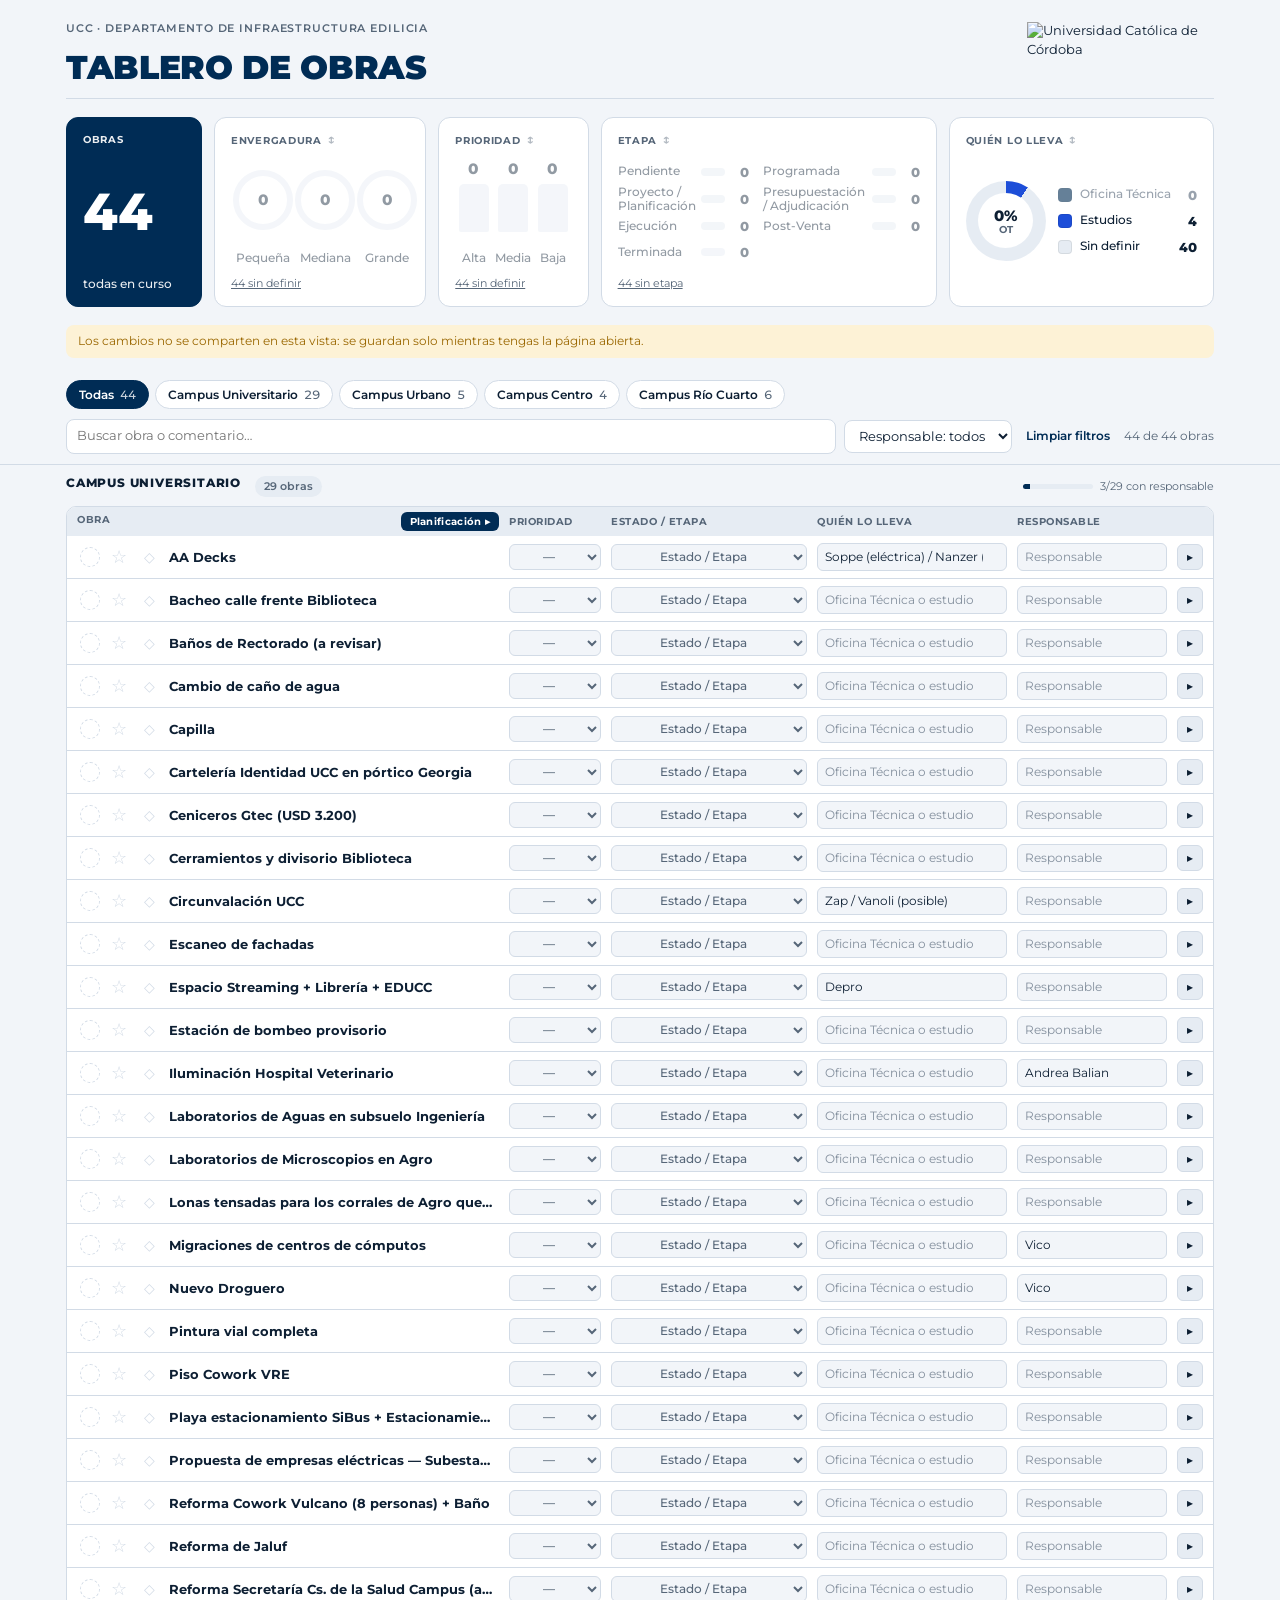
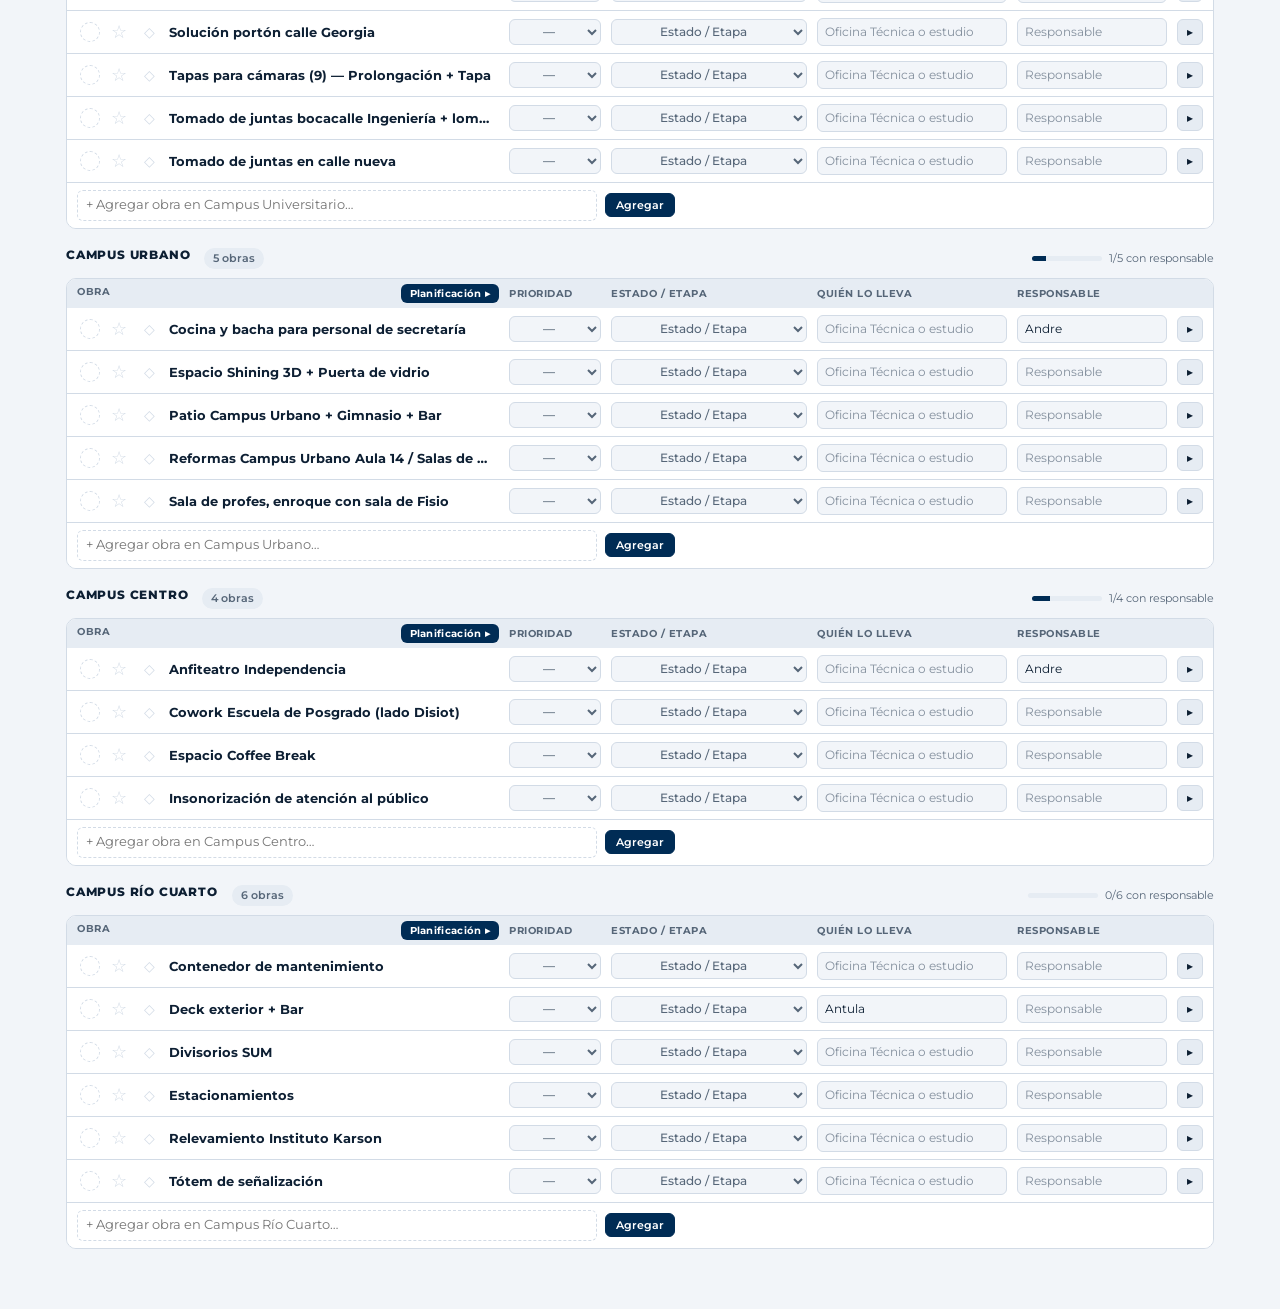
==== commit a0b6e376: "Obras en orden alfabético y panel de Feriados y académico más claro - Las obras se muestran de la A " ====
--- a/index.html
+++ b/index.html
@@ -1144,7 +1144,7 @@
   const sel=(cls,f,opts,v,ph,lbl)=>`<select class="${cls} ${v?"":"empty"}" id="${f}-${o.id}" data-id="${o.id}" data-f="${f}" data-v="${esc(v)}" aria-label="${lbl} de ${esc(nom(o))}" ${canWrite?"":"disabled"}><option value="">${ph}</option>${opts.map(x=>`<option ${x===v?"selected":""}>${x}</option>`).join("")}</select>`;
   const sgOpen=planOpen&&openSg.has(o.id);
   return `<div class="item ${done?"done":""} ${isOpen?"open":""} ${sgOpen?"sgopen":""} ${a.estado==="Suspendida"?"no":FUERA.includes(a.estado)?"fu":""}" id="o-${o.id}">
-    <div class="row" ${(canWrite&&!ORD[state.orden])?`draggable="true" data-drag="${o.id}"`:""}>
+    <div class="row">
       <div class="main-cell">
         <div class="nm"><button class="ed" type="button" data-ed="${o.id}" data-v="${a.envergadura}" title="Envergadura: ${a.envergadura||"sin definir"} (tocá para cambiar)" aria-label="Envergadura de ${esc(nom(o))}: ${a.envergadura||"sin definir"}" ${canWrite?"":"disabled"}>${a.envergadura?a.envergadura[0]:""}</button><button class="st${a.destacada?" on":""}" type="button" data-star="${o.id}" aria-pressed="${!!a.destacada}" title="${a.destacada?"Quitar de obras destacadas":"Marcar como obra destacada"}" aria-label="${a.destacada?"Quitar de obras destacadas":"Marcar como obra destacada"}: ${esc(nom(o))}" ${canWrite?"":"disabled"}>${a.destacada?"★":"☆"}</button><button class="rx${a.gestionar?" on":""}" type="button" data-rayo="${o.id}" aria-pressed="${!!a.gestionar}" title="${a.gestionar?"Quitar de obras importantes":"Marcar como obra importante"}" aria-label="${a.gestionar?"Quitar de obras importantes":"Marcar como obra importante"}: ${esc(nom(o))}" ${canWrite?"":"disabled"}>${a.gestionar?"◆":"◇"}</button><input class="nmin" id="nm-${o.id}" data-id="${o.id}" data-f="nombre" value="${esc(nom(o))}" aria-label="Nombre de la obra" title="Tocá para editar el nombre" ${canWrite?"":"readonly"}>${showSede?`<span class="sd">${SEDE_LABEL[o.sede]}</span>`:""}${planOpen?`<button class="chev sgt" type="button" data-sgtoggle="${o.id}" aria-expanded="${sgOpen}" title="Ver seguimiento de etapas" aria-label="Seguimiento de etapas de ${esc(nom(o))}">▸</button>`:""}</div>
       </div>
@@ -1172,6 +1172,8 @@
 const isFuera=o=>FUERA.includes(asg(o).estado);
 // Orden manual de las obras dentro de cada sede: cada obra puede tener un número "orden"; si no lo tiene, vale su posición original x 1000
 const ordOf=o=>{const v=asg(o).orden; return typeof v==="number"?v:OBRAS.indexOf(o)*1000;};
+// Las obras se muestran en orden alfabético por nombre (A–Z). El número "orden" guardado en la base ya no se usa para mostrar, pero se conserva sin tocar.
+const porNombre=(x,y)=>nom(x).trim().localeCompare(nom(y).trim(),"es",{sensitivity:"base",numeric:true})||ordOf(x)-ordOf(y);
 // Mueve una obra a continuación (after) o antes de otra, tomando un número entre las dos vecinas: se guarda solo esa obra
 function moverObra(id,refId,after){
   const sec=document.getElementById("o-"+refId); if(!sec||id===refId) return;
@@ -1202,13 +1204,13 @@
   const act=vis.filter(o=>!isFuera(o));
   document.getElementById("count").textContent=`${vis.filter(o=>!isFuera(o)).length} de ${LIVE().filter(o=>!isFuera(o)).length} obras`;
   const noFilter=!state.q&&!state.resp&&!state.lleva&&!state.env&&!state.est&&!state.pr&&!state.plazo;
-  const dest=sortItems(act.filter(o=>asg(o).destacada&&(!state.sede||o.sede===state.sede)).sort((x,y)=>ordOf(x)-ordOf(y)));
+  const dest=sortItems(act.filter(o=>asg(o).destacada&&(!state.sede||o.sede===state.sede)).sort(porNombre));
   let html=dest.length?`<section class="sede dst"><h2>★ Obras destacadas <small>${dest.length} ${dest.length===1?"obra":"obras"}</small></h2><div class="tbl">${hdr()}${dest.map(o=>row(o,true)).join("")}</div></section>`:"";
-  const ges=sortItems(act.filter(o=>asg(o).gestionar&&!asg(o).destacada&&(!state.sede||o.sede===state.sede)).sort((x,y)=>ordOf(x)-ordOf(y)));
+  const ges=sortItems(act.filter(o=>asg(o).gestionar&&!asg(o).destacada&&(!state.sede||o.sede===state.sede)).sort(porNombre));
   if(ges.length) html+=`<section class="sede gst"><h2>◆ Obras importantes <small>${ges.length} ${ges.length===1?"obra":"obras"}</small></h2><div class="tbl">${hdr()}${ges.map(o=>row(o,true)).join("")}</div></section>`;
   html+=SEDES.map(s=>{
     if(state.sede&&state.sede!==s) return "";
-    const items=sortItems(act.filter(o=>o.sede===s&&!asg(o).destacada&&!(asg(o).gestionar)).sort((x,y)=>ordOf(x)-ordOf(y))); if(!items.length&&!noFilter) return "";
+    const items=sortItems(act.filter(o=>o.sede===s&&!asg(o).destacada&&!(asg(o).gestionar)).sort(porNombre)); if(!items.length&&!noFilter) return "";
     const base=LIVE().filter(o=>o.sede===s&&!isFuera(o));
     const asignadas=base.filter(o=>asg(o).responsable).length, nd=base.filter(o=>asg(o).destacada).length, ng=base.filter(o=>asg(o).gestionar&&!asg(o).destacada).length;
     const addF=canWrite?`<form class="addf" data-sede="${s}"><input id="add-${s.replace(/\W/g,"")}" data-id="add" placeholder="+ Agregar obra en ${SEDE_LABEL[s]}…" aria-label="Nombre de la obra nueva en ${SEDE_LABEL[s]}" autocomplete="off"><button type="submit" class="act pri">Agregar</button></form>`:"";
@@ -1217,7 +1219,7 @@
   }).join("");
   GRUPOS_FUERA.forEach(([est,titulo])=>{
     const sus=vis.filter(o=>asg(o).estado===est); if(!sus.length) return;
-    const items=sortItems(sus.slice().sort((a,b)=>SEDES.indexOf(a.sede)-SEDES.indexOf(b.sede))), ab=fueraOpen[est]!==false;
+    const items=sortItems(sus.slice().sort((a,b)=>SEDES.indexOf(a.sede)-SEDES.indexOf(b.sede)||porNombre(a,b))), ab=fueraOpen[est]!==false;
     html+=`<section class="sede susp"><h2><button type="button" class="susp-t" data-e="${esc(est)}" aria-expanded="${ab}">${ab?"▾":"▸"} ${titulo}</button> <small>${sus.length} ${sus.length===1?"obra":"obras"}</small></h2>
       <div class="tbl" ${ab?"":"hidden"}>${hdr()}${items.map(o=>row(o,true)).join("")}</div></section>`;
   });
@@ -2145,7 +2147,7 @@
 .vy-top{display:flex;gap:10px;align-items:flex-end;flex-wrap:wrap}
 .vy-top label{display:grid;gap:3px;font:600 10.5px var(--f-body);color:var(--muted);flex:1 1 200px;min-width:0}
 .vy-yr{display:flex;align-items:center;gap:8px}
-.vy-yr b{font:800 18px var(--f-display);min-width:52px;text-align:center}
+.vy-yr b{font:800 15px var(--f-display);min-width:52px;text-align:center;white-space:nowrap}
 .vy-yr button{border:1px solid var(--line);border-radius:8px;background:var(--surface);color:var(--fg);padding:5px 11px;font:600 13px var(--f-body);cursor:pointer}
 .vy-res{padding:10px 12px;border:1px solid var(--line);border-radius:12px;background:var(--bg);display:grid;gap:6px}
 .vy-n{font:600 13px var(--f-body)}
@@ -2170,8 +2172,8 @@
 .vy-c.hoy{outline:1.5px solid var(--total-bg);outline-offset:-1px}
 .vy-c.sel,button.vy-c.sel:hover{background:var(--pc,#2f7fd1);color:#fff;font-weight:800}
 .vy-c u,.vy-dot{text-decoration:none}
-.vy-c u{position:absolute;right:2px;bottom:2px;width:5px;height:5px;border-radius:50%;background:var(--cv-lim)}
-.vy-dot{display:inline-block;width:7px;height:7px;border-radius:50%;background:var(--cv-lim)}
+.vy-c u{position:absolute;left:5px;right:5px;bottom:2px;height:3px;border-radius:2px;background:var(--cv-lim)}
+.vy-dot{display:inline-block;width:14px;height:3px;border-radius:2px;background:var(--cv-lim);vertical-align:2px}
 .vy-k{display:inline-block;width:10px;height:10px;border-radius:3px;vertical-align:-1px}
 .vy-k.f{background:var(--cv-fers);outline:1px solid var(--cv-fer)}.vy-k.w{background:var(--surface-2);outline:1px solid var(--line)}
 .vy-p{display:flex;align-items:center;gap:10px;width:100%;border:1px solid var(--line);background:var(--bg);color:var(--fg);border-radius:10px;padding:7px 10px;cursor:pointer;text-align:left;font:inherit}
@@ -2195,6 +2197,89 @@
 .cl-addt button{border:0;border-radius:7px;background:none;color:var(--muted);padding:6px 12px;font:600 11.5px var(--f-body);cursor:pointer}
 .cl-addt button.on{background:var(--total-bg);color:#fff}
 .cl-form .cl-g{align-self:flex-end}
+/* Encabezado del calendario: selector de vista, botón de feriados y académico, y su panel */
+.cl-h{align-items:center}
+.cl-gear{display:inline-flex;align-items:center;gap:6px;flex:none;border:1px solid var(--line);background:var(--surface);color:var(--fg);border-radius:9px;padding:6px 11px;font:600 12px var(--f-body);cursor:pointer;white-space:nowrap}
+.cl-gear svg{width:14px;height:14px}
+.cl-gear:hover,.cl-gear.on{background:var(--total-bg);color:#fff;border-color:var(--total-bg)}
+@media (max-width:640px){.cl-gear span{display:none}.cl-gear{padding:6px 8px}}
+.cl-seg{width:max-content;max-width:calc(100% - 28px)}
+.cl-seg button{flex:0 0 auto}
+/* Vacaciones: filtros por persona al lado del selector Calendario / Vacaciones */
+.cl-segrow{display:flex;align-items:center;gap:10px;flex-wrap:wrap;margin:0 14px 8px}
+.cl-segrow .cl-seg{margin:0;max-width:100%}
+.vy-ps{display:flex;gap:6px;flex-wrap:wrap;align-items:center}
+.vy-ps button{display:inline-flex;align-items:center;gap:6px;border:1px solid var(--line);border-radius:999px;background:var(--surface);color:var(--fg);padding:5px 12px 5px 9px;font:600 12px var(--f-body);cursor:pointer;white-space:nowrap}
+.vy-ps button i{width:9px;height:9px;border-radius:50%;background:var(--pc);flex:none}
+.vy-ps button:hover{border-color:var(--pc)}
+.vy-ps button[aria-pressed="true"]{background:var(--pc);border-color:var(--pc);color:#fff}
+.vy-ps button[aria-pressed="true"] i{background:#fff}
+/* El encabezado y los filtros terminan en el mismo borde derecho que el contenido (se descuenta el ancho de la barra de desplazamiento) */
+#cl-p .cl-h{padding-right:calc(14px + var(--sbw,0px))}
+#cl-p .cl-segrow{margin-right:calc(14px + var(--sbw,0px))}
+.vy-card{grid-template-columns:minmax(0,1fr) auto;align-items:stretch;gap:6px 16px;padding:12px 14px}
+.vy-l{display:grid;gap:6px;min-width:0}
+.vy-card.al{column-gap:0}
+.vy-card.al .vy-l{padding-right:16px}
+.vy-card.al .vy-per{padding-left:0}
+.vy-per{display:grid;gap:6px;justify-items:center;align-content:center;padding-left:16px;border-left:1px solid var(--line)}
+@media (max-width:560px){.vy-card{grid-template-columns:1fr}.vy-per{justify-items:start;padding:10px 0 0;border-left:0;border-top:1px solid var(--line)}}
+.vy-lbl{font:700 10px var(--f-body);letter-spacing:.1em;text-transform:uppercase;color:var(--muted)}
+/* Selector de período en cápsula: flechas a los costados y "Vacaciones 2027" en una píldora azul */
+.vy-per .vy-yr{gap:4px;padding:4px;background:var(--surface-2);border-radius:999px}
+.vy-per .vy-yr button{width:30px;height:30px;padding:0;border:0;border-radius:50%;background:transparent;display:grid;place-items:center;font:700 16px var(--f-body)}
+.vy-per .vy-yr button:hover{background:var(--accent-soft)}
+.vy-per .vy-yr b{display:inline-flex;align-items:center;gap:8px;min-width:0;padding:7px 16px;border-radius:999px;background:var(--total-bg);color:#fff;font:700 13px var(--f-body)}
+.vy-per .vy-yr b svg{width:15px;height:15px;flex:none}
+.cl-nav h3{text-align:left}
+.cl-vsw{display:inline-flex;gap:3px;padding:3px;background:var(--surface-2);border-radius:10px;margin-left:auto}
+.cl-vsw button{display:inline-flex;align-items:center;gap:6px;border:0!important;background:none!important;color:var(--muted)!important;border-radius:8px!important;padding:5px 10px!important;font:600 11.5px var(--f-body)!important;cursor:pointer}
+.cl-vsw button svg{width:14px;height:14px;flex:none}
+.cl-vsw button[aria-pressed="true"]{background:var(--total-bg)!important;color:#fff!important}
+@media (max-width:640px){.cl-vsw{margin-left:0;width:100%}.cl-vsw button{flex:1;justify-content:center}}
+.cl-aj{position:absolute;right:14px;top:56px;z-index:5;width:min(390px,calc(100% - 28px));max-height:calc(100% - 76px);display:flex;flex-direction:column;background:var(--surface);color:var(--fg);border:1px solid var(--line);border-radius:14px;box-shadow:0 14px 36px rgba(0,30,70,.28);padding:6px 6px 8px}
+.cl-aj[hidden]{display:none}
+.aj-h{display:flex;align-items:center;padding:6px 8px;font:700 12.5px var(--f-body);color:var(--accent)}
+.aj-h b{flex:1}
+.aj-b{overflow:auto;padding:0 8px 4px;display:grid;gap:2px;align-content:start}
+.aj-b h6{margin:10px 0 4px;font:700 10px var(--f-body);letter-spacing:.08em;text-transform:uppercase;color:var(--muted)}
+.aj-b .cl-g{justify-self:start;margin-top:6px}
+.aj-r{display:flex;align-items:center;gap:8px;padding:5px 6px;border-radius:8px;font:600 12px var(--f-body)}
+.aj-r:hover{background:var(--surface-2)}
+.aj-r.pas{opacity:.5}
+.aj-pas{justify-self:start;margin:2px 6px 4px}
+.aj-n{flex:1;min-width:0;overflow-wrap:anywhere}
+.aj-r small{flex:none;color:var(--muted);font-weight:500;font-size:11px}
+.aj-r .cl-dx{margin-left:0}
+.aj-k{flex:none;width:8px;height:8px;border-radius:50%}
+.aj-f{margin:4px 8px 6px;border:0;padding:6px 0 0;background:none}
+/* Panel Feriados y académico: solapas, agrupado por mes, fecha en chip y borrar solo al pasar el mouse */
+.cl-aj{width:min(430px,calc(100% - 28px))}
+.cl-aj .aj-b{flex:1;min-height:0;gap:0}
+.aj-tabs{display:flex;gap:4px;margin:2px 8px 8px;padding:3px;background:var(--surface-2);border-radius:10px}
+.aj-tabs button{flex:1;border:0;border-radius:8px;padding:7px 10px;background:none;color:var(--muted);font:600 11.5px var(--f-body);cursor:pointer;white-space:nowrap}
+.aj-tabs button small{margin-left:4px;font-weight:700;opacity:.7}
+.aj-tabs button.on{background:var(--total-bg);color:#fff}
+.aj-bar{display:flex;align-items:center;justify-content:space-between;gap:8px;margin:0 8px 4px}
+.aj-add{border:0;border-radius:8px;background:var(--total-bg);color:#fff;padding:7px 12px;font:700 11.5px var(--f-body);cursor:pointer;white-space:nowrap}
+.aj-add:hover{filter:brightness(1.15)}
+.aj-b h6.aj-mes{position:sticky;top:0;z-index:1;margin:0;padding:10px 6px 5px;background:var(--surface)}
+.aj-r2{display:flex;align-items:center;gap:10px;padding:6px;border-radius:10px}
+.aj-r2:hover{background:var(--surface-2)}
+.aj-r2.pas{opacity:.55}
+.aj-d{flex:none;width:42px;padding:4px 0 3px;border-radius:9px;text-align:center;background:var(--cv-fers);color:var(--cv-fer)}
+.aj-d b{display:block;font:800 16px/1.1 var(--f-display)}
+.aj-d small{display:block;font:700 9.5px var(--f-body);text-transform:uppercase;letter-spacing:.06em}
+.aj-d.aca{background:var(--cv-acas);color:var(--cv-acaf);box-shadow:inset 3px 0 0 var(--ac,#a98bf0)}
+.aj-r2 .aj-n{flex:1;min-width:0;font:600 12.5px var(--f-body);overflow-wrap:anywhere}
+.aj-r2 .aj-n small{display:block;margin-top:1px;color:var(--muted);font:500 11px var(--f-body)}
+.aj-nx{flex:none;font:700 10px var(--f-body);font-style:normal;background:var(--accent-soft);color:var(--accent);border-radius:999px;padding:2px 8px}
+.aj-r2 .cl-dx{margin-left:0;font-size:18px;opacity:0;transition:opacity .15s}
+.aj-r2:hover .cl-dx,.aj-r2:focus-within .cl-dx{opacity:1}
+@media (hover:none){.aj-r2 .cl-dx{opacity:.7}}
+.aj-ft{padding:8px 14px 4px;border-top:1px solid var(--line);font:500 10.5px var(--f-body);color:var(--muted)}
+.aj-rs{white-space:nowrap}
+.aj-t{flex-basis:100%;font:700 13px var(--f-body)}
 /* línea de tiempo */
 .tl{position:relative;border:1px solid var(--line);border-radius:12px;background:var(--surface);padding:8px 10px 10px 110px;overflow:hidden}
 .tl-m{display:flex;height:22px}
@@ -2215,10 +2300,10 @@
 </style>
 <button id="cl-tab" type="button" hidden aria-expanded="false" aria-controls="cl-p">Calendario</button>
 <aside id="cl-p" hidden aria-label="Calendario">
-  <div class="cl-h"><div><h2>Calendario</h2><p>Vacaciones del equipo, calendario académico y feriados, para planificar las obras.</p></div><button class="cl-x" type="button" id="cl-cerrar" aria-label="Cerrar">×</button></div>
-  <div class="cl-seg" role="tablist" id="cl-seg"><button data-v="mes" class="on">Mes</button><button data-v="tl">Línea de tiempo</button><button data-v="vac">Vacaciones</button></div>
+  <div class="cl-h"><div><h2>Calendario</h2></div><button class="cl-gear" type="button" id="cl-aj-btn" aria-expanded="false" aria-controls="cl-aj" title="Feriados y calendario académico"><svg viewBox="0 0 24 24" fill="none" stroke="currentColor" stroke-width="2" stroke-linecap="round" stroke-linejoin="round" aria-hidden="true"><circle cx="12" cy="12" r="3"/><path d="M19.4 15a1.7 1.7 0 0 0 .3 1.8l.1.1a2 2 0 1 1-2.8 2.8l-.1-.1a1.7 1.7 0 0 0-1.8-.3 1.7 1.7 0 0 0-1 1.5V21a2 2 0 1 1-4 0v-.1a1.7 1.7 0 0 0-1.1-1.5 1.7 1.7 0 0 0-1.8.3l-.1.1a2 2 0 1 1-2.8-2.8l.1-.1a1.7 1.7 0 0 0 .3-1.8 1.7 1.7 0 0 0-1.5-1H3a2 2 0 1 1 0-4h.1a1.7 1.7 0 0 0 1.5-1.1 1.7 1.7 0 0 0-.3-1.8l-.1-.1a2 2 0 1 1 2.8-2.8l.1.1a1.7 1.7 0 0 0 1.8.3H9a1.7 1.7 0 0 0 1-1.5V3a2 2 0 1 1 4 0v.1a1.7 1.7 0 0 0 1 1.5 1.7 1.7 0 0 0 1.8-.3l.1-.1a2 2 0 1 1 2.8 2.8l-.1.1a1.7 1.7 0 0 0-.3 1.8V9a1.7 1.7 0 0 0 1.5 1H21a2 2 0 1 1 0 4h-.1a1.7 1.7 0 0 0-1.5 1z"/></svg><span>Feriados y académico</span></button><button class="cl-x" type="button" id="cl-cerrar" aria-label="Cerrar">×</button></div>
+  <div class="cl-segrow"><div class="cl-seg" role="tablist" id="cl-seg"><button data-v="cal" class="on">Calendario</button><button data-v="vac">Vacaciones</button></div><div class="vy-ps" id="cl-pers" role="group" aria-label="Filtrar por persona" hidden></div></div>
   <div class="cl-b" id="cl-b"></div>
-  <datalist id="cl-personas"></datalist>
+  <div class="cl-aj" id="cl-aj" hidden role="dialog" aria-label="Feriados y calendario académico"></div>
 </aside>
 <script>
 // Calendario compartido: documentos de la colección "calendario" en Firestore.
@@ -2226,13 +2311,14 @@
 //   y "oculto" (un feriado de la lista base que se sacó). Fechas d1 y d2 como aaaa-mm-dd.
 // Los feriados de la lista base (FER_BASE) son de referencia: hay que verificarlos con el calendario oficial.
 window.initCalendario=function(db){
-  const col=db.collection("calendario"), $=id=>document.getElementById(id), tab=$("cl-tab"), pan=$("cl-p"); let docs={}, vista="mes", ver=new Date(), sel=null, capas={vac:true,aca:true,fer:true,lim:true}, persona="", msg="";
+  const col=db.collection("calendario"), $=id=>document.getElementById(id), tab=$("cl-tab"), pan=$("cl-p"); let docs={}, vista="mes", vcal="mes", ajustes=false, verPas=false, ver=new Date(), sel=null, capas={vac:true,aca:true,fer:true,lim:true}, persona="", msg="";
   ver=new Date(ver.getFullYear(),ver.getMonth(),1);
   let tlIni=new Date(ver.getFullYear(),ver.getMonth(),1), tlSpan=4, tlInfo="";
   const FER_BASE=[["2026-01-01","Año Nuevo"],["2026-02-16","Carnaval"],["2026-02-17","Carnaval"],["2026-03-23","Puente turístico"],["2026-03-24","Día de la Memoria"],["2026-04-02","Día del Veterano y de los Caídos en Malvinas"],["2026-04-03","Viernes Santo"],["2026-05-01","Día del Trabajador"],["2026-05-25","Revolución de Mayo"],["2026-06-15","Paso a la Inmortalidad del Gral. Güemes (trasladado)"],["2026-06-20","Paso a la Inmortalidad del Gral. Belgrano"],["2026-07-09","Día de la Independencia"],["2026-07-10","Puente turístico"],["2026-08-17","Paso a la Inmortalidad del Gral. San Martín"],["2026-10-12","Día del Respeto a la Diversidad Cultural"],["2026-11-23","Día de la Soberanía Nacional (trasladado)"],["2026-12-07","Puente turístico"],["2026-12-08","Inmaculada Concepción de María"],["2026-12-25","Navidad"],
    ["2027-01-01","Año Nuevo"],["2027-02-08","Carnaval"],["2027-02-09","Carnaval"],["2027-03-24","Día de la Memoria"],["2027-03-26","Viernes Santo"],["2027-04-02","Día del Veterano y de los Caídos en Malvinas"],["2027-05-01","Día del Trabajador"],["2027-05-25","Revolución de Mayo"],["2027-06-20","Paso a la Inmortalidad del Gral. Belgrano"],["2027-06-21","Paso a la Inmortalidad del Gral. Güemes (trasladado)"],["2027-07-09","Día de la Independencia"],["2027-08-16","Paso a la Inmortalidad del Gral. San Martín (trasladado)"],["2027-10-11","Día del Respeto a la Diversidad Cultural (trasladado)"],["2027-11-22","Día de la Soberanía Nacional (trasladado)"],["2027-12-08","Inmaculada Concepción de María"],["2027-12-25","Navidad"]];
   const COL=["#a98bf0","#f2b84b","#6fb7dc","#c99cdb","#e59e6d"];
   const PCOL=["#2f9e6f","#2f7fd1","#8e44ad","#e67e22","#16a0a0","#c0457a","#6b8e23","#5c6bc0"]; // un color por persona, como en Google Calendar
+  const PERSONAS_VAC=["Agus","Fla","Vico","Vicky","Gabi"]; // filtros de la solapa Vacaciones, en este orden
   const hash=t=>{let h=0; for(const c of t) h=(h*31+c.charCodeAt(0))>>>0; return h};
   const pad=n=>String(n).padStart(2,"0"), ymd=d=>d.getFullYear()+"-"+pad(d.getMonth()+1)+"-"+pad(d.getDate()), parse=s=>{const [y,m,d]=s.split("-").map(Number); return new Date(y,m-1,d)};
   const ok=s=>typeof s==="string"&&/^\d{4}-\d{2}-\d{2}$/.test(s);
@@ -2244,7 +2330,7 @@
   const nid=()=>"c"+Date.now().toString(36)+Math.random().toString(36).slice(2,5);
   const firma=()=>{try{return (localStorage.getItem("obras-firma")||"").slice(0,60)}catch(e){return ""}};
   const abrir=v=>{ if(v){ for(const id of ["mj","mn-p"]){const e=$(id); if(e&&e.classList.contains("open")){const c=$(id==="mj"?"mj-cerrar":"mn-cerrar"); if(c) c.click();}} }
-    pan.classList.toggle("open",v); tab.setAttribute("aria-expanded",v); tab.hidden=v; alinear(); if(v) pintar(); };
+    if(!v){ajustes=false; agregar=false;} pan.classList.toggle("open",v); tab.setAttribute("aria-expanded",v); tab.hidden=v; alinear(); if(v) pintar(); };
   // Las tres pestañas laterales se acomodan juntas (ver alinearPestanas)
   const st=document.getElementById("stats"), mnt=$("mn-tab"), mjt=$("mj-tab");
   function alinear(){if(window.alinearPestanas) window.alinearPestanas();}
@@ -2252,11 +2338,11 @@
   if(window.ResizeObserver) new ResizeObserver(alinear).observe(st);
   for(const t of [mnt,mjt]) if(t){ t.addEventListener("click",()=>abrir(false)); new MutationObserver(alinear).observe(t,{attributes:true,attributeFilter:["hidden"]}); }
   tab.onclick=()=>abrir(true); $("cl-cerrar").onclick=()=>abrir(false);
-  document.addEventListener("keydown",e=>{if(e.key==="Escape"&&pan.classList.contains("open")) abrir(false);});
+  document.addEventListener("keydown",e=>{if(e.key==="Escape"&&pan.classList.contains("open")){ if(ajustes){ajustes=false; agregar=false; pintar();} else abrir(false);}});
   // ---- datos ----
   const lista=tipo=>Object.entries(docs).filter(([i,x])=>x.tipo===tipo).map(([i,x])=>({id:i,...x}));
   const ocultos=()=>new Set(lista("oculto").map(x=>x.d1));
-  // Vacaciones: cada persona marca días sueltos (25 días hábiles por año). Se guardan en un documento por persona y año
+  // Vacaciones: cada persona marca días sueltos (25 días hábiles por período, de noviembre a octubre). Se guardan en un documento por persona y año calendario
   // (campo "dias"); para mostrarlas se unen en rangos continuos: si entre dos días marcados solo hay fines de semana o feriados, es una sola barra.
   const LIM=25, slug=t=>t.normalize("NFD").replace(/[\u0300-\u036f]/g,"").toLowerCase().replace(/[^a-z0-9]+/g,"-").replace(/^-|-$/g,"")||"x";
   const sumaDia=(s,k)=>{const d=parse(s); return ymd(new Date(d.getFullYear(),d.getMonth(),d.getDate()+k));};
@@ -2267,8 +2353,8 @@
       let ini=null, prev=null; x.dias.forEach(d=>{ if(prev){let k=sumaDia(prev,1), junto=true; while(k<d){ if(esHabil(k,fs)){junto=false; break;} k=sumaDia(k,1);} if(!junto){out.push({...x,d1:ini,d2:prev}); ini=d;} } else ini=d; prev=d; });
       if(ini) out.push({...x,d1:ini,d2:prev}); });
     return out;};
-  // días hábiles marcados por una persona en un año (une el documento nuevo con rangos viejos cargados antes)
-  const diasPersona=(n,a)=>{const st=new Set(), fs=feriadoSet(), i0=a+"-01-01", i1=a+"-12-31";
+  // días hábiles marcados por una persona entre dos fechas (une el documento nuevo con rangos viejos cargados antes)
+  const diasPersona=(n,i0,i1)=>{const st=new Set(), fs=feriadoSet();
     lista("vac").filter(x=>x.t===n).forEach(x=>{ if(x.dias) x.dias.forEach(d=>{if(d>=i0&&d<=i1) st.add(d);});
       else for(let d=x.d1<i0?i0:x.d1; d<=x.d2&&d<=i1; d=sumaDia(d,1)) if(esHabil(d,fs)) st.add(d); });
     return st;};
@@ -2292,7 +2378,8 @@
     return e;
   }
   // ---- vistas ----
-  const capHtml=()=>`<div class="cl-cap">`+[["vac","Vacaciones","#2fb68a"],["aca","Académico","#a98bf0"],["fer","Feriados","#d64a3c"],["lim","Fechas límite de obras","#2f6fc4"]].map(([k,t,c])=>`<label class="${capas[k]?"":"off"}"><input type="checkbox" data-capa="${k}" ${capas[k]?"checked":""}><i style="background:${c}"></i>${t}</label>`).join("")+`<select id="cl-pf" aria-label="Persona"><option value="">Vacaciones de todos</option>${personas().map(p=>`<option ${p===persona?"selected":""}>${esc(p)}</option>`).join("")}</select></div>`;
+  const IC_G='<svg viewBox="0 0 24 24" fill="none" stroke="currentColor" stroke-width="2" stroke-linecap="round" stroke-linejoin="round" aria-hidden="true"><rect x="3" y="4" width="18" height="17" rx="2"/><path d="M3 10h18M9 4v17M15 4v17"/></svg>', IC_L='<svg viewBox="0 0 24 24" fill="none" stroke="currentColor" stroke-width="2" stroke-linecap="round" stroke-linejoin="round" aria-hidden="true"><path d="M4 6h10M8 12h12M6 18h9"/></svg>';
+  const capHtml=()=>`<div class="cl-cap">`+[["vac","Vacaciones","#2fb68a"],["aca","Académico","#a98bf0"],["fer","Feriados","#d64a3c"],["lim","Fechas límite de obras","#2f6fc4"]].map(([k,t,c])=>`<label class="${capas[k]?"":"off"}"><input type="checkbox" data-capa="${k}" ${capas[k]?"checked":""}><i style="background:${c}"></i>${t}</label>`).join("")+`</div>`;
   function vTl(){
     const ini=tlIni, fin=new Date(ini.getFullYear(),ini.getMonth()+tlSpan,0), total=Math.round((fin-ini)/864e5)+1, s0=ymd(ini), s1=ymd(fin), hoy=ymd(new Date());
     const pos=(a,b)=>{const A=a<s0?s0:a, B=b>s1?s1:b; if(B<s0||A>s1) return null; const i=Math.round((parse(A)-ini)/864e5), l=Math.round((parse(B)-parse(A))/864e5)+1; return {l:i/total*100,w:Math.max(l/total*100,.6)};};
@@ -2312,7 +2399,7 @@
       filas.push(`<div class="tl-r" style="height:28px"><b class="g">Fechas límite</b>${lm.map(o=>`<button type="button" class="tl-pin" data-tl="${esc("Fecha límite: "+nom(o)+" · "+largo(asg(o).limite))}" style="left:${pos(asg(o).limite,asg(o).limite).l}%"></button>`).join("")}</div>`);}
     const lineas=fer.map(x=>`<span class="tl-line" style="left:${pos(x.d1,x.d1).l}%"></span>`).join("")+(hoy>=s0&&hoy<=s1?`<span class="tl-hoy" style="left:${pos(hoy,hoy).l}%"></span>`:"");
     const nm=ini.toLocaleDateString("es-AR",{month:"short",year:"numeric"}).replace(".","")+" a "+fin.toLocaleDateString("es-AR",{month:"short",year:"numeric"}).replace(".","");
-    return `<div class="cl-nav"><button data-tlnav="-1" aria-label="Antes">‹</button><h3>${cap1(nm)}</h3><button data-tlnav="1" aria-label="Después">›</button><button data-tlnav="0">Hoy</button><select id="cl-span" aria-label="Meses a ver">${[3,4,6,12].map(n=>`<option value="${n}" ${n===tlSpan?"selected":""}>${n} meses</option>`).join("")}</select></div>${capHtml()}
+    return `<div class="cl-nav"><button data-tlnav="-1" aria-label="Antes">‹</button><button data-tlnav="1" aria-label="Después">›</button><h3>${cap1(nm)}</h3><select id="cl-span" aria-label="Meses a ver">${[3,4,6,12].map(n=>`<option value="${n}" ${n===tlSpan?"selected":""}>${n} meses</option>`).join("")}</select><span class="cl-vsw" role="group" aria-label="Forma de ver el calendario"><button type="button" data-vv="mes" aria-pressed="${vista==='mes'}">${IC_G}Mes</button><button type="button" data-vv="tl" aria-pressed="${vista==='tl'}">${IC_L}Línea de tiempo</button></span></div>${capHtml()}
       <div class="tl"><div class="tl-m">${meses.join("")}</div>${filas.join("")}<div class="tl-lz">${lineas}</div></div>
       <div class="cl-det"><small>${tlInfo?esc(tlInfo):"Tocá una barra, una raya o un rombo para ver el detalle."}</small></div>
       <p class="cl-leg">Línea azul: hoy · Rayas rojas: feriados · Rombos azules: fechas límite de las obras.</p>`;
@@ -2342,52 +2429,80 @@
     if(sel){const e=eventos(sel), hay=e.fer.length+e.aca.length+e.vac.length+e.lim.length, x_=id=>`<button type="button" class="cl-dx" data-del="${esc(id)}" aria-label="Sacar" title="Sacar">×</button>`;
       det=`<div class="cl-det"><h4>${cap1(parse(sel).toLocaleDateString("es-AR",{weekday:"long",day:"numeric",month:"long",year:"numeric"}))}</h4>`
        +(hay?e.fer.map(x=>`<p class="t-fer"><b>Feriado</b><span>${esc(x.t)}</span>${x_(x.id)}</p>`).join("")+e.aca.map(x=>`<p class="t-aca"><b>Académico</b><span>${esc(x.t)} <small>${rango(x.d1,x.d2)}</small></span>${x_(x.id)}</p>`).join("")+e.vac.map(x=>`<p class="t-vac"><b>Vacaciones</b><span>${esc(x.t)} <small>${rango(x.d1,x.d2)}</small></span><button type="button" class="cl-dx txt" data-vedit="${esc(x.t)}">Editar</button></p>`).join("")+e.lim.map(x=>`<p class="t-lim"><b>Límite</b><span>${esc(x.t)} <small>${esc(x.sede)}</small></span></p>`).join(""):`<small>No hay nada marcado este día.</small>`)+`</div>`;}
-    const oc=ocultos().size, ref=sel||ymd(new Date());
-    const alta=!agregar?`<button type="button" class="cl-g cl-addb" data-addtog="1">+ Agregar feriado o período académico</button>`
-      :`<form class="cl-form" id="cl-form"><div class="cl-addt" role="group" aria-label="Qué agregar"><button type="button" data-addt="fer" class="${tipoAdd==="fer"?"on":""}">Feriado</button><button type="button" data-addt="aca" class="${tipoAdd==="aca"?"on":""}">Período académico</button></div>
-        <label class="p">${tipoAdd==="fer"?"Nombre del feriado":"Nombre del período"}<input type="text" id="cl-t" maxlength="80" placeholder="${tipoAdd==="fer"?"Ej: Día no laborable":"Ej: Receso invernal, Mesas de examen…"}" autocomplete="off"></label>
-        <label>Desde<input type="date" id="cl-d1" value="${ref}"></label><label>Hasta${tipoAdd==="fer"?" (si dura más de un día)":""}<input type="date" id="cl-d2" value="${tipoAdd==="fer"?"":ref}"></label>
-        <button class="go" type="submit">Agregar</button><button type="button" class="cl-g" data-addtog="1">Cancelar</button><div class="cl-err" id="cl-err" role="alert">${esc(msg)}</div></form>`;
-    const notaFer=`<p class="cl-note">Los feriados ya cargados son de referencia: verificalos con el calendario oficial y sacá con la ✕ (tocando el día) los que no correspondan.${oc?` Hay ${oc} ${oc===1?"feriado sacado":"feriados sacados"}. <button class="cl-link" data-restaurar="1">Restaurar</button>`:""}</p>`;
-    return `<div class="cl-nav"><button data-nav="-1" aria-label="Mes anterior">‹</button><h3>${nm}</h3><button data-nav="1" aria-label="Mes siguiente">›</button><button data-nav="0">Hoy</button></div>
+    return `<div class="cl-nav"><button data-nav="-1" aria-label="Mes anterior">‹</button><button data-nav="1" aria-label="Mes siguiente">›</button><h3>${nm}</h3><span class="cl-vsw" role="group" aria-label="Forma de ver el calendario"><button type="button" data-vv="mes" aria-pressed="${vista==='mes'}">${IC_G}Mes</button><button type="button" data-vv="tl" aria-pressed="${vista==='tl'}">${IC_L}Línea de tiempo</button></span></div>
       ${cap}
-      <div><div class="cl-wd">${["L","M","M","J","V","S","D"].map(x=>`<span>${x}</span>`).join("")}</div><div class="cl-grid">${semanas}</div></div>${det}${alta}${notaFer}`;
+      <div><div class="cl-wd">${["L","M","M","J","V","S","D"].map(x=>`<span>${x}</span>`).join("")}</div><div class="cl-grid">${semanas}</div></div>${det}`;
   }
-  let vpers="", vanio=new Date().getFullYear(), agregar=false, tipoAdd="fer";
+  // El período de vacaciones va de noviembre a octubre: vanio es el año en que empieza (en noviembre ya corre el período nuevo)
+  let vpers="", vanio=(h=>h.getMonth()>=10?h.getFullYear():h.getFullYear()-1)(new Date()), agregar=false, tipoAdd="fer", ajTab="fer";
+  const perI0=()=>vanio+"-11-01", perI1=()=>(vanio+1)+"-10-31", perTxt=()=>`${vanio+1}`; // el período nov–oct se nombra por el año en que termina: "Vacaciones 2027" = nov 2026 a oct 2027
   const MESL=["Enero","Febrero","Marzo","Abril","Mayo","Junio","Julio","Agosto","Septiembre","Octubre","Noviembre","Diciembre"];
   const sem=n=>{const w=Math.floor(n/5), d=n%5; return (w?w+(w===1?" semana":" semanas"):"")+(w&&d?" y ":"")+(d?d+(d===1?" día":" días"):"")||"0 días";};
   function vVac(){
-    const fs=feriadoSet(), hoy=ymd(new Date()), pc=vpers?PCOL[hash(vpers)%PCOL.length]:"#2f7fd1", mios=vpers?diasPersona(vpers,vanio):new Set(), n=mios.size;
-    const otros={}; vacRangos().filter(x=>x.t!==vpers).forEach(x=>{for(let d=x.d1<vanio+"-01-01"?vanio+"-01-01":x.d1; d<=x.d2&&d<=vanio+"-12-31"; d=sumaDia(d,1)) if(esHabil(d,fs)) (otros[d]=otros[d]||[]).push(nombre1(x.t));});
-    const meses=MESL.map((nm,m)=>{const off=(new Date(vanio,m,1).getDay()+6)%7, dias=new Date(vanio,m+1,0).getDate(); let h='<i class="o"></i>'.repeat(off);
-      for(let d=1;d<=dias;d++){const k=vanio+"-"+pad(m+1)+"-"+pad(d), hab=esHabil(k,fs), esf=fs.has(k)&&parse(k).getDay()!==0&&parse(k).getDay()!==6, ot=otros[k], sel=mios.has(k);
+    const fs=feriadoSet(), hoy=ymd(new Date()), pc=vpers?PCOL[hash(vpers)%PCOL.length]:"#2f7fd1", mios=vpers?diasPersona(vpers,perI0(),perI1()):new Set(), n=mios.size;
+    const otros={}; vacRangos().filter(x=>x.t!==vpers).forEach(x=>{for(let d=x.d1<perI0()?perI0():x.d1; d<=x.d2&&d<=perI1(); d=sumaDia(d,1)) if(esHabil(d,fs)) (otros[d]=otros[d]||[]).push(nombre1(x.t));});
+    const meses=Array.from({length:12},(_,i)=>(10+i)%12).map(m=>{const nm=MESL[m], y=m>=10?vanio:vanio+1, off=(new Date(y,m,1).getDay()+6)%7, dias=new Date(y,m+1,0).getDate(); let h='<i class="o"></i>'.repeat(off);
+      for(let d=1;d<=dias;d++){const k=y+"-"+pad(m+1)+"-"+pad(d), hab=esHabil(k,fs), esf=fs.has(k)&&parse(k).getDay()!==0&&parse(k).getDay()!==6, ot=otros[k], sel=mios.has(k);
         const cls="vy-c"+(sel?" sel":"")+(!hab?(esf?" f":" w"):"")+(k===hoy?" hoy":"");
         h+= hab&&vpers?`<button type="button" class="${cls}" data-vd="${k}" aria-pressed="${sel}" aria-label="${largo(k)}"${ot?` title="También de vacaciones: ${esc(ot.join(", "))}"`:""}>${d}${ot?'<u></u>':""}</button>`
           :`<span class="${cls}"${esf&&!hab?` title="${esc((feriados().find(x=>x.d1<=k&&k<=x.d2)||{}).t||"Feriado")}"`:""}>${d}</span>`;}
-      return `<div class="vy-m"><h6>${nm}</h6><div class="vy-w"><span>L</span><span>M</span><span>M</span><span>J</span><span>V</span><span>S</span><span>D</span></div><div class="vy-d">${h}</div></div>`;}).join("");
+      return `<div class="vy-m"><h6>${nm} ${y}</h6><div class="vy-w"><span>L</span><span>M</span><span>M</span><span>J</span><span>V</span><span>S</span><span>D</span></div><div class="vy-d">${h}</div></div>`;}).join("");
     const pct=Math.min(100,Math.round(n/LIM*100)), resto=LIM-n;
-    const resumen=vpers?`<div class="vy-res${n>LIM?" pasa":""}" style="--pc:${pc}"><div class="vy-n"><b>${n}</b> de ${LIM} días hábiles <small>(${sem(n)})</small></div><div class="vy-bar"><i style="width:${pct}%"></i></div><div class="vy-s">${n>LIM?`Se pasa por ${n-LIM} ${n-LIM===1?"día":"días"}.`:resto===0?"Ya están los 25 días.":`Quedan ${resto} ${resto===1?"día":"días"} (${sem(resto)}).`}</div></div>`
-      :`<div class="cl-vacio">Elegí una persona para marcar los días que va a tomar.</div>`;
-    const todos={}; lista("vac").forEach(x=>{todos[x.t]=1;}); const filas=Object.keys(todos).sort((a,b)=>a.localeCompare(b,"es")).map(t=>({t,n:diasPersona(t,vanio).size})).filter(x=>x.n);
-    return `<p class="cl-note">Tocá los días que va a tomar. Son ${LIM} días hábiles por año (5 semanas). Los fines de semana y los feriados no se cuentan ni se marcan.</p>
-      <div class="vy-top"><label class="p">Persona<input type="text" id="cl-vp" list="cl-personas" maxlength="60" placeholder="Elegí o escribí un nombre" autocomplete="off" value="${esc(vpers)}"></label>
-        <div class="vy-yr"><button type="button" data-vy="-1" aria-label="Año anterior">‹</button><b>${vanio}</b><button type="button" data-vy="1" aria-label="Año siguiente">›</button></div></div>
-      ${resumen}<div class="vy-g">${meses}</div>
-      <p class="cl-leg"><span class="vy-k" style="background:${pc}"></span> día de vacaciones · <span class="vy-k f"></span> feriado · <span class="vy-k w"></span> fin de semana · <u class="vy-dot"></u> otra persona también está de vacaciones</p>
-      ${filas.length?`<h5 class="cl-gt">Vacaciones de todos en ${vanio}</h5>`+filas.map(x=>`<button type="button" class="vy-p${x.t===vpers?" on":""}" data-vp="${esc(x.t)}"><span class="vy-k" style="background:${PCOL[hash(x.t)%PCOL.length]}"></span><b>${esc(x.t)}</b><span class="vy-b"><i style="width:${Math.min(100,Math.round(x.n/LIM*100))}%;background:${x.n>LIM?"var(--martin)":PCOL[hash(x.t)%PCOL.length]}"></i></span><small>${x.n} de ${LIM}</small></button>`).join(""):""}`;}
+    const selector=`<div class="vy-per"><div class="vy-lbl">Período</div><div class="vy-yr"><button type="button" data-vy="-1" aria-label="Período anterior">‹</button><b><svg viewBox="0 0 24 24" fill="none" stroke="currentColor" stroke-width="2" stroke-linecap="round" stroke-linejoin="round" aria-hidden="true"><rect x="3.5" y="5" width="17" height="15.5" rx="2.5"/><path d="M3.5 10h17M8 3v4M16 3v4"/></svg>${perTxt()}</b><button type="button" data-vy="1" aria-label="Período siguiente">›</button></div></div>`;
+    const izq=vpers?`<div class="vy-l"><div class="vy-n"><b>${n}</b> de ${LIM} días hábiles <small>(${sem(n)})</small></div><div class="vy-bar"><i style="width:${pct}%"></i></div><div class="vy-s">${n>LIM?`Se pasa por ${n-LIM} ${n-LIM===1?"día":"días"}.`:resto===0?"Ya están los 25 días.":`Quedan ${resto} ${resto===1?"día":"días"} (${sem(resto)}).`}</div></div>`
+      :`<div class="vy-l"><div class="vy-s">Elegí una persona arriba para marcar los días que va a tomar.</div></div>`;
+    const resumen=`<div class="vy-res vy-card${vpers&&n>LIM?" pasa":""}" style="--pc:${pc}">${izq}${selector}</div>`;
+    const todos={}; lista("vac").forEach(x=>{todos[x.t]=1;}); const filas=Object.keys(todos).sort((a,b)=>a.localeCompare(b,"es")).map(t=>({t,n:diasPersona(t,perI0(),perI1()).size})).filter(x=>x.n);
+    return `${resumen}<div class="vy-g" style="--pc:${pc}">${meses}</div>
+      <p class="cl-leg"><span class="vy-k" style="background:${pc}"></span> día de vacaciones · <span class="vy-k f"></span> feriado · <u class="vy-dot"></u> otra persona también está de vacaciones</p>
+      ${filas.length?`<h5 class="cl-gt">Vacaciones de todos · ${perTxt()}</h5>`+filas.map(x=>`<button type="button" class="vy-p${x.t===vpers?" on":""}" data-vp="${esc(x.t)}"><span class="vy-k" style="background:${PCOL[hash(x.t)%PCOL.length]}"></span><b>${esc(x.t)}</b><span class="vy-b"><i style="width:${Math.min(100,Math.round(x.n/LIM*100))}%;background:${x.n>LIM?"var(--martin)":PCOL[hash(x.t)%PCOL.length]}"></i></span><small>${x.n} de ${LIM}</small></button>`).join(""):""}`;}
+  const DSEM=["Domingo","Lunes","Martes","Miércoles","Jueves","Viernes","Sábado"];
+  function vAjustes(){
+    const hoy=ymd(new Date()), oc=ocultos().size, fer=feriados(), aca=lista("aca").sort((a,b)=>a.d1<b.d1?-1:1), ref=sel||hoy, XB=(id,t)=>`<button type="button" class="cl-dx" data-del="${esc(id)}" aria-label="Sacar ${esc(t)}" title="Sacar">×</button>`;
+    const top=`<div class="aj-h"><b>Feriados y calendario académico</b><button type="button" class="cl-dx" data-ajtog="1" aria-label="Cerrar">×</button></div>`;
+    if(agregar) return top+`<form class="cl-form aj-f" id="cl-form"><b class="aj-t">${tipoAdd==="fer"?"Nuevo feriado":"Nuevo período académico"}</b>
+        <label class="p">${tipoAdd==="fer"?"Nombre":"Nombre del período"}<input type="text" id="cl-t" maxlength="80" placeholder="${tipoAdd==="fer"?"Ej: Día no laborable":"Ej: Receso invernal, Mesas de examen…"}" autocomplete="off"></label>
+        <label>Desde<input type="date" id="cl-d1" value="${ref}"></label><label>Hasta${tipoAdd==="fer"?" (si dura más de un día)":""}<input type="date" id="cl-d2" value="${tipoAdd==="fer"?"":ref}"></label>
+        <button class="go" type="submit">Agregar</button><button type="button" class="cl-g" data-addtog="1">Cancelar</button><div class="cl-err" id="cl-err" role="alert">${esc(msg)}</div></form>`;
+    const dias=(a,b)=>Math.round((parse(b)-parse(a))/864e5), proxF=fer.filter(x=>x.d2>=hoy), pasF=fer.filter(x=>x.d2<hoy), primero=proxF[0], esF=ajTab==="fer";
+    const chip=(x,cls,st)=>`<span class="aj-d${cls}"${st}><b>${+x.d1.slice(8)}</b><small>${MESL[+x.d1.slice(5,7)-1].slice(0,3)}</small></span>`;
+    const conMeses=(arr,fn)=>{let k="",h=""; arr.forEach(x=>{const ym=x.d1.slice(0,7); if(ym!==k){k=ym; h+=`<h6 class="aj-mes">${MESL[+ym.slice(5)-1]} ${ym.slice(0,4)}</h6>`;} h+=fn(x);}); return h;};
+    const filaF=x=>{const n=dias(hoy,x.d1), cuando=x.d2<hoy?"":(n<=0?"Hoy":n===1?"Mañana":n<=30?`En ${n} días`:"");
+      return `<div class="aj-r2${x.d2<hoy?" pas":""}">${chip(x,"","")}<span class="aj-n">${esc(x.t)}<small>${x.d2!==x.d1?rango(x.d1,x.d2):DSEM[parse(x.d1).getDay()]}${cuando?` · ${cuando}`:""}</small></span>${x===primero?'<em class="aj-nx">Próximo</em>':""}${XB(x.id,x.t)}</div>`;};
+    const filaA=x=>{const col=COL[hash(x.t)%COL.length], n=dias(x.d1,x.d2)+1;
+      return `<div class="aj-r2${x.d2<hoy?" pas":""}">${chip(x," aca",` style="--ac:${col}"`)}<span class="aj-n">${esc(x.t)}<small>${rango(x.d1,x.d2)} · ${n} ${n===1?"día":"días"}</small></span>${XB(x.id,x.t)}</div>`;};
+    const lstF=verPas?pasF.concat(proxF):proxF;
+    const cuerpo=esF?(lstF.length?conMeses(lstF,filaF):'<p class="cl-vacio">No hay feriados próximos.</p>')
+      :(aca.length?conMeses(aca,filaA):'<p class="cl-vacio">Todavía no hay períodos. Cargá el inicio y fin de clases, los recesos y las mesas de examen.</p>');
+    const tabs=`<div class="aj-tabs" role="tablist"><button type="button" role="tab" data-ajtab="fer" class="${esF?"on":""}" aria-selected="${esF}">Feriados <small>${proxF.length}</small></button><button type="button" role="tab" data-ajtab="aca" class="${esF?"":"on"}" aria-selected="${!esF}">Calendario académico <small>${aca.length}</small></button></div>`;
+    const bar=`<div class="aj-bar">${esF&&pasF.length?`<button type="button" class="cl-link" data-ajpas="1">${verPas?"Ocultar los anteriores":"Ver los anteriores ("+pasF.length+")"}</button>`:"<span></span>"}<button type="button" class="aj-add" data-addt="${ajTab}">+ Agregar ${esF?"feriado":"período"}</button></div>`;
+    const pie=`<div class="aj-ft">${esF?"Los feriados son de referencia: verificalos con el calendario oficial."+(oc?` <span class="aj-rs">${oc} ${oc===1?"sacado":"sacados"} · <button type="button" class="cl-link" data-restaurar="1">Restaurar</button></span>`:""):"Los períodos aparecen en el calendario como barras de color suave."}</div>`;
+    return top+tabs+bar+`<div class="aj-b">${cuerpo}</div>`+pie;}
   function pintar(){ if(!pan.classList.contains("open")) return;
-    const b=$("cl-b"), y=b.scrollTop; $("cl-personas").innerHTML=personas().map(p=>`<option value="${esc(p)}">`).join("");
-    b.innerHTML=vista==="mes"?vMes():vista==="tl"?vTl():vVac(); b.scrollTop=y;
-    document.querySelectorAll("#cl-seg button").forEach(x=>x.classList.toggle("on",x.dataset.v===vista)); }
-  $("cl-seg").onclick=e=>{const b=e.target.closest("button[data-v]"); if(!b) return; vista=b.dataset.v; msg=""; pintar();};
-  $("cl-b").addEventListener("click",async e=>{
+    const b=$("cl-b"), y=b.scrollTop; const pe=$("cl-pers"); pe.hidden=vista!=="vac"; pe.innerHTML=vista==="vac"?PERSONAS_VAC.map(p=>`<button type="button" data-vp="${esc(p)}" style="--pc:${PCOL[hash(p)%PCOL.length]}" aria-pressed="${p===vpers}"><i></i>${esc(p)}</button>`).join(""):"";
+    b.innerHTML=vista==="mes"?vMes():vista==="tl"?vTl():vVac(); b.scrollTop=y; pan.style.setProperty("--sbw",(b.offsetWidth-b.clientWidth)+"px"); alinCard();
+    document.querySelectorAll("#cl-seg button").forEach(x=>x.classList.toggle("on",x.dataset.v===(vista==="vac"?"vac":"cal")));
+    const aj=$("cl-aj"); aj.hidden=!ajustes; if(ajustes){const st=aj.querySelector(".aj-b")?aj.querySelector(".aj-b").scrollTop:0; aj.innerHTML=vAjustes(); if(aj.querySelector(".aj-b")) aj.querySelector(".aj-b").scrollTop=st;} $("cl-aj-btn").setAttribute("aria-expanded",ajustes); $("cl-aj-btn").classList.toggle("on",ajustes); }
+  // La línea divisoria del resumen (donde empieza el bloque del período) cae justo en el borde izquierdo del botón "Feriados y académico"
+  function alinCard(){const c=document.querySelector("#cl-b .vy-card"); if(!c) return; c.classList.remove("al"); c.style.gridTemplateColumns="";
+    const g=$("cl-aj-btn").getBoundingClientRect(); if(g.width<150) return;
+    const cs=getComputedStyle(c), w=c.getBoundingClientRect().right-parseFloat(cs.borderRightWidth)-parseFloat(cs.paddingRight)-g.left;
+    if(w<120) return; c.classList.add("al"); c.style.gridTemplateColumns="minmax(0,1fr) "+w+"px";}
+  $("cl-seg").onclick=e=>{const b=e.target.closest("button[data-v]"); if(!b) return; vista=b.dataset.v==="vac"?"vac":vcal; msg=""; pintar();};
+  $("cl-aj-btn").onclick=()=>{ajustes=!ajustes; agregar=false; msg=""; pintar();};
+  pan.addEventListener("click",async e=>{
     const n=e.target.closest("[data-nav]"); if(n){const k=+n.dataset.nav; ver=k?new Date(ver.getFullYear(),ver.getMonth()+k,1):new Date(new Date().getFullYear(),new Date().getMonth(),1); pintar(); return;}
-    const at=e.target.closest("[data-addtog]"); if(at){agregar=!agregar; msg=""; pintar(); if(agregar&&$("cl-t")) $("cl-t").focus(); return;}
-    const ak=e.target.closest("[data-addt]"); if(ak){tipoAdd=ak.dataset.addt; msg=""; pintar(); if($("cl-t")) $("cl-t").focus(); return;}
+    const vv=e.target.closest("[data-vv]"); if(vv){vista=vcal=vv.dataset.vv; pintar(); return;}
+    const jp=e.target.closest("[data-ajpas]"); if(jp){verPas=!verPas; pintar(); return;}
+    const jt=e.target.closest("[data-ajtog]"); if(jt){ajustes=false; agregar=false; pintar(); return;}
+    const at=e.target.closest("[data-addtog]"); if(at){agregar=false; msg=""; pintar(); return;}
+    const tb=e.target.closest("[data-ajtab]"); if(tb){ajTab=tb.dataset.ajtab; msg=""; pintar(); const ab=$("cl-aj").querySelector(".aj-b"); if(ab) ab.scrollTop=0; return;}
+    const ak=e.target.closest("[data-addt]"); if(ak){tipoAdd=ak.dataset.addt; ajTab=tipoAdd; agregar=true; ajustes=true; msg=""; pintar(); if($("cl-t")) $("cl-t").focus(); return;}
+    if(ajustes&&!e.target.closest("#cl-aj")&&!e.target.closest("#cl-aj-btn")){ajustes=false; agregar=false; pintar();}
     const ve=e.target.closest("[data-vedit]"); if(ve){vpers=ve.dataset.vedit; vista="vac"; pintar(); return;}
-    const vd=e.target.closest("[data-vd]"); if(vd&&vpers){const st=diasPersona(vpers,vanio), k=vd.dataset.vd; st.has(k)?st.delete(k):st.add(k); guardarDias(vpers,vanio,st); return;}
+    const vd=e.target.closest("[data-vd]"); if(vd&&vpers){const k=vd.dataset.vd, ya=+k.slice(0,4), st=diasPersona(vpers,ya+"-01-01",ya+"-12-31"); st.has(k)?st.delete(k):st.add(k); guardarDias(vpers,ya,st); return;}
     const vy=e.target.closest("[data-vy]"); if(vy){vanio+=+vy.dataset.vy; pintar(); return;}
-    const vp=e.target.closest("[data-vp]"); if(vp){vpers=vp.dataset.vp; pintar(); return;}
+    const vp=e.target.closest("[data-vp]"); if(vp){vpers=vpers===vp.dataset.vp?"":vp.dataset.vp; pintar(); return;}
     const tn=e.target.closest("[data-tlnav]"); if(tn){const k=+tn.dataset.tlnav; tlIni=k?new Date(tlIni.getFullYear(),tlIni.getMonth()+k,1):new Date(new Date().getFullYear(),new Date().getMonth(),1); pintar(); return;}
     const ti=e.target.closest("[data-tl]"); if(ti){tlInfo=ti.dataset.tl; pintar(); return;}
     const d=e.target.closest("[data-dia]"); if(d){sel=sel===d.dataset.dia?null:d.dataset.dia; pintar(); return;}
@@ -2396,12 +2511,11 @@
            else if(confirm("¿Borrar?")) await col.doc(id).delete(); }catch(err){showNotice("No se pudo completar la acción. Probá de nuevo.");} return;}
     if(e.target.closest("[data-restaurar]")){ try{ await Promise.all(lista("oculto").map(o=>col.doc(o.id).delete())); }catch(err){showNotice("No se pudo restaurar. Probá de nuevo.");} }
   });
-  $("cl-b").addEventListener("change",e=>{
+  pan.addEventListener("change",e=>{
     const c=e.target.closest("[data-capa]"); if(c){capas[c.dataset.capa]=c.checked; pintar(); return;}
-    if(e.target.id==="cl-vp"){vpers=e.target.value.trim().slice(0,60); pintar(); return;}
     if(e.target.id==="cl-span"){tlSpan=+e.target.value; pintar(); return;}
     if(e.target.id==="cl-pf"){persona=e.target.value; pintar();}});
-  $("cl-b").addEventListener("submit",async e=>{e.preventDefault(); const f=$("cl-form"); if(!f||e.target!==f) return; msg="";
+  pan.addEventListener("submit",async e=>{e.preventDefault(); const f=$("cl-form"); if(!f||e.target!==f) return; msg="";
     const t=$("cl-t").value.trim(), d1=$("cl-d1").value, d2=$("cl-d2").value||(tipoAdd==="fer"?d1:""), er=$("cl-err"), tipo=tipoAdd;
     if(!t){er.textContent="Poné un nombre."; return;}
     if(!d1||!d2){er.textContent="Poné las fechas."; return;} if(!ok(d1)||!ok(d2)||d2<d1){er.textContent="La fecha de fin no puede ser anterior a la de inicio."; return;}
@@ -2412,6 +2526,7 @@
       if(v.tipo==="vac"&&Array.isArray(v.dias)) docs[d.id].dias=v.dias.filter(ok).sort();}); pintar();},()=>{});
   // si cambian las fechas límite de las obras, se actualiza la capa de fechas límite
   window.calendarioRefrescar=pintar;
+  addEventListener("resize",()=>{const b=$("cl-b"); pan.style.setProperty("--sbw",(b.offsetWidth-b.clientWidth)+"px"); alinCard();});
 };
 </script>
 </body></html>
